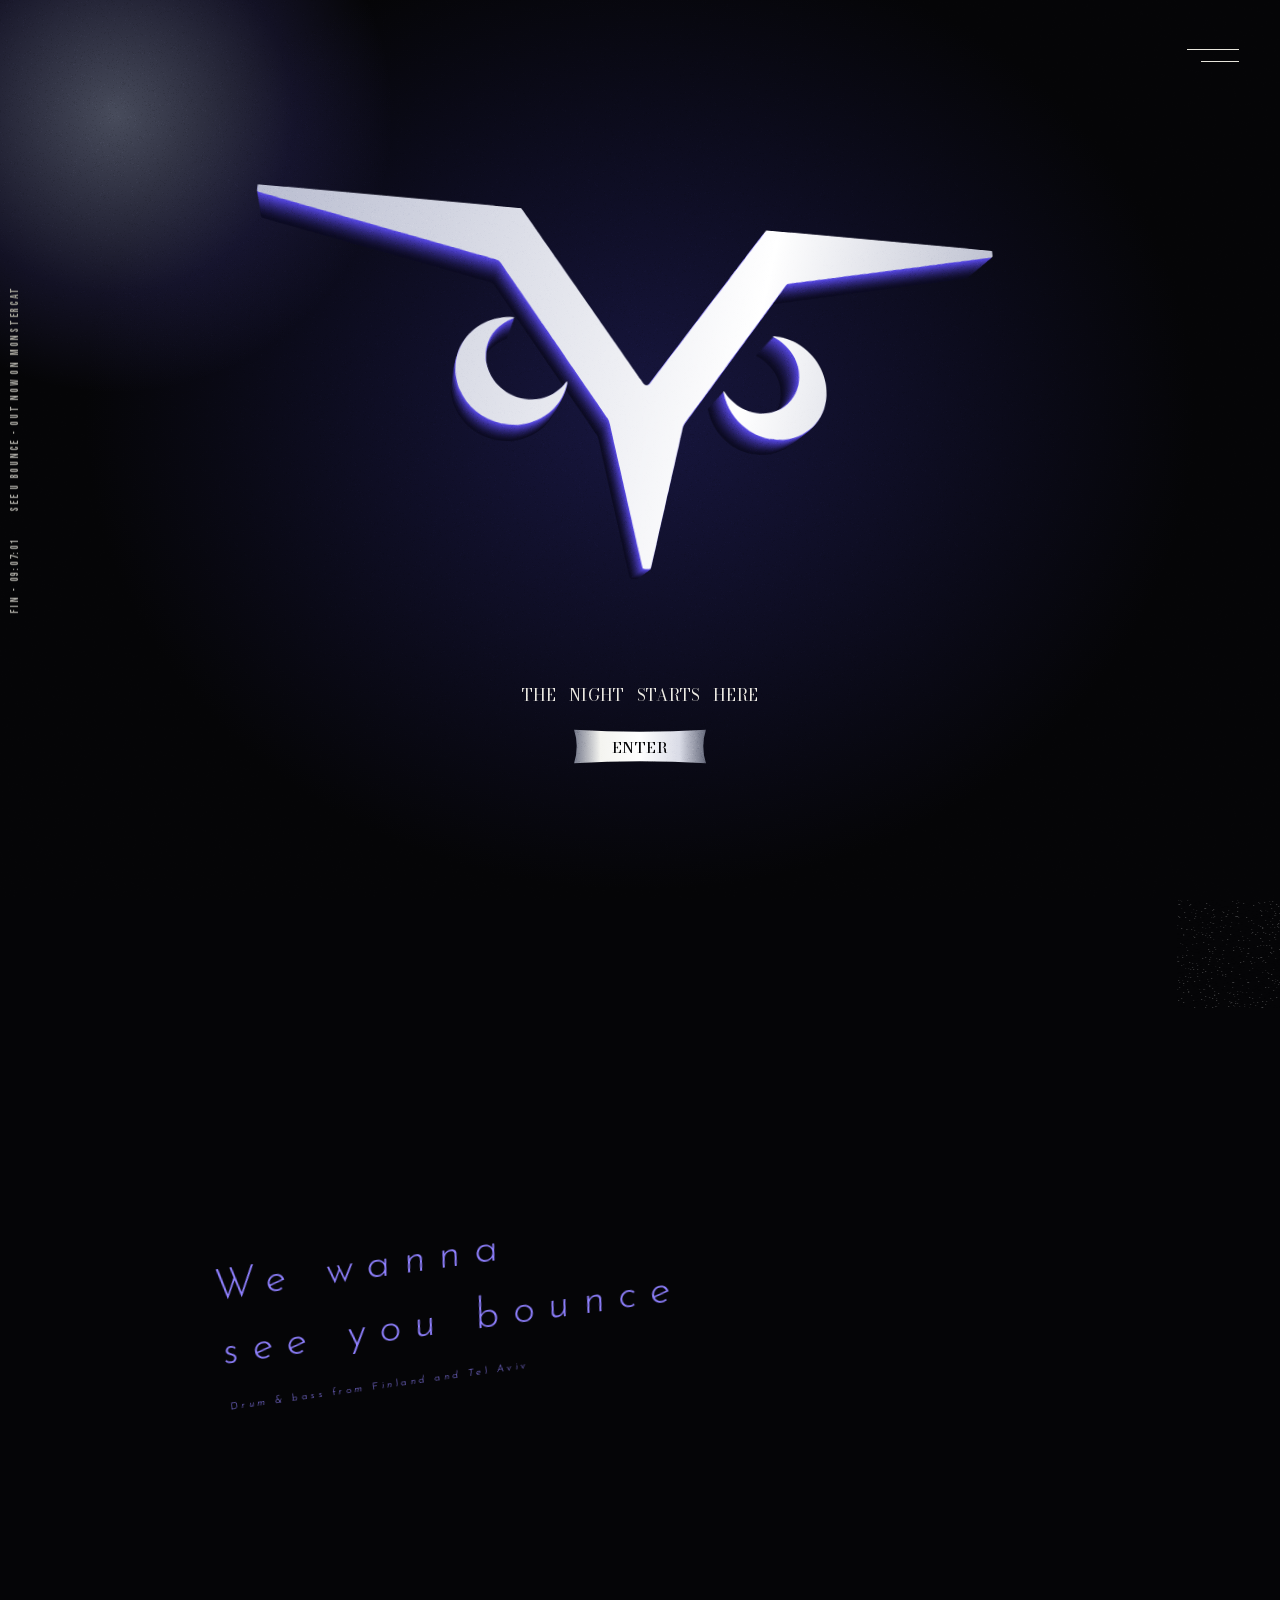
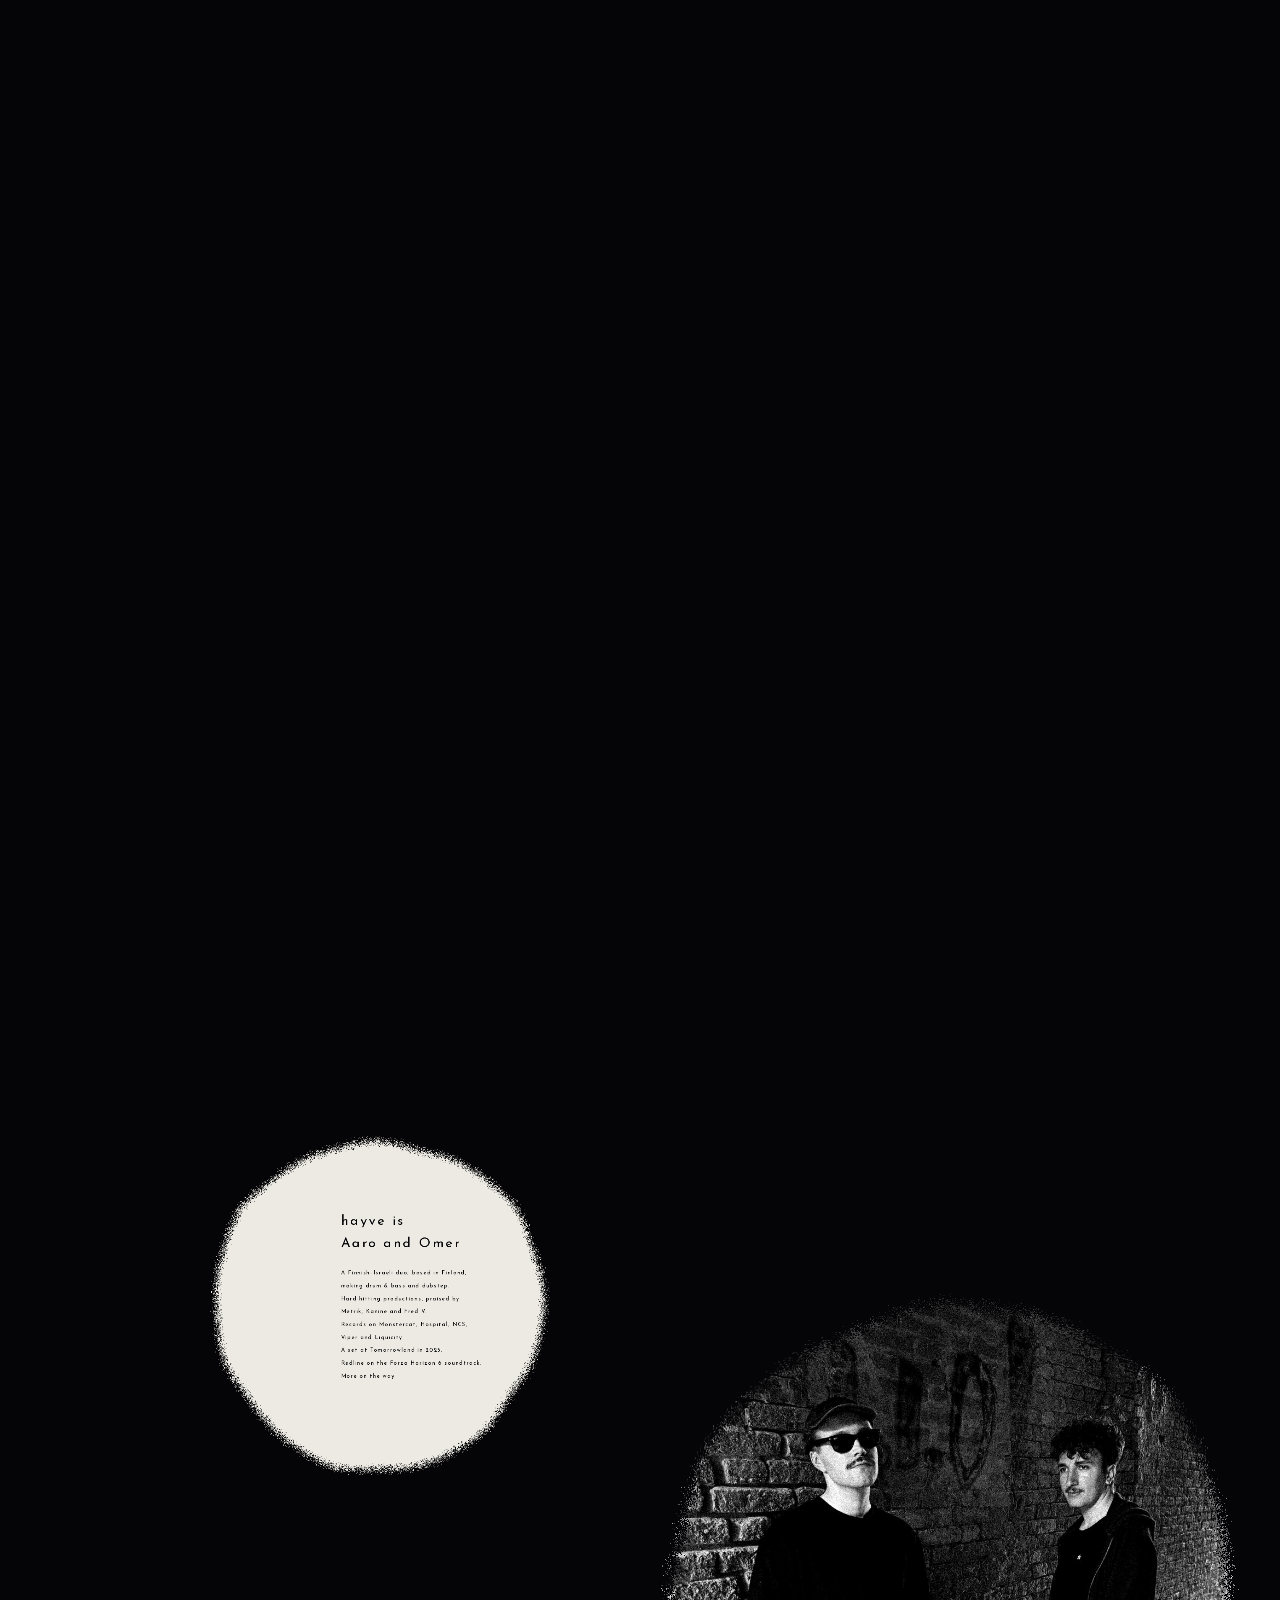
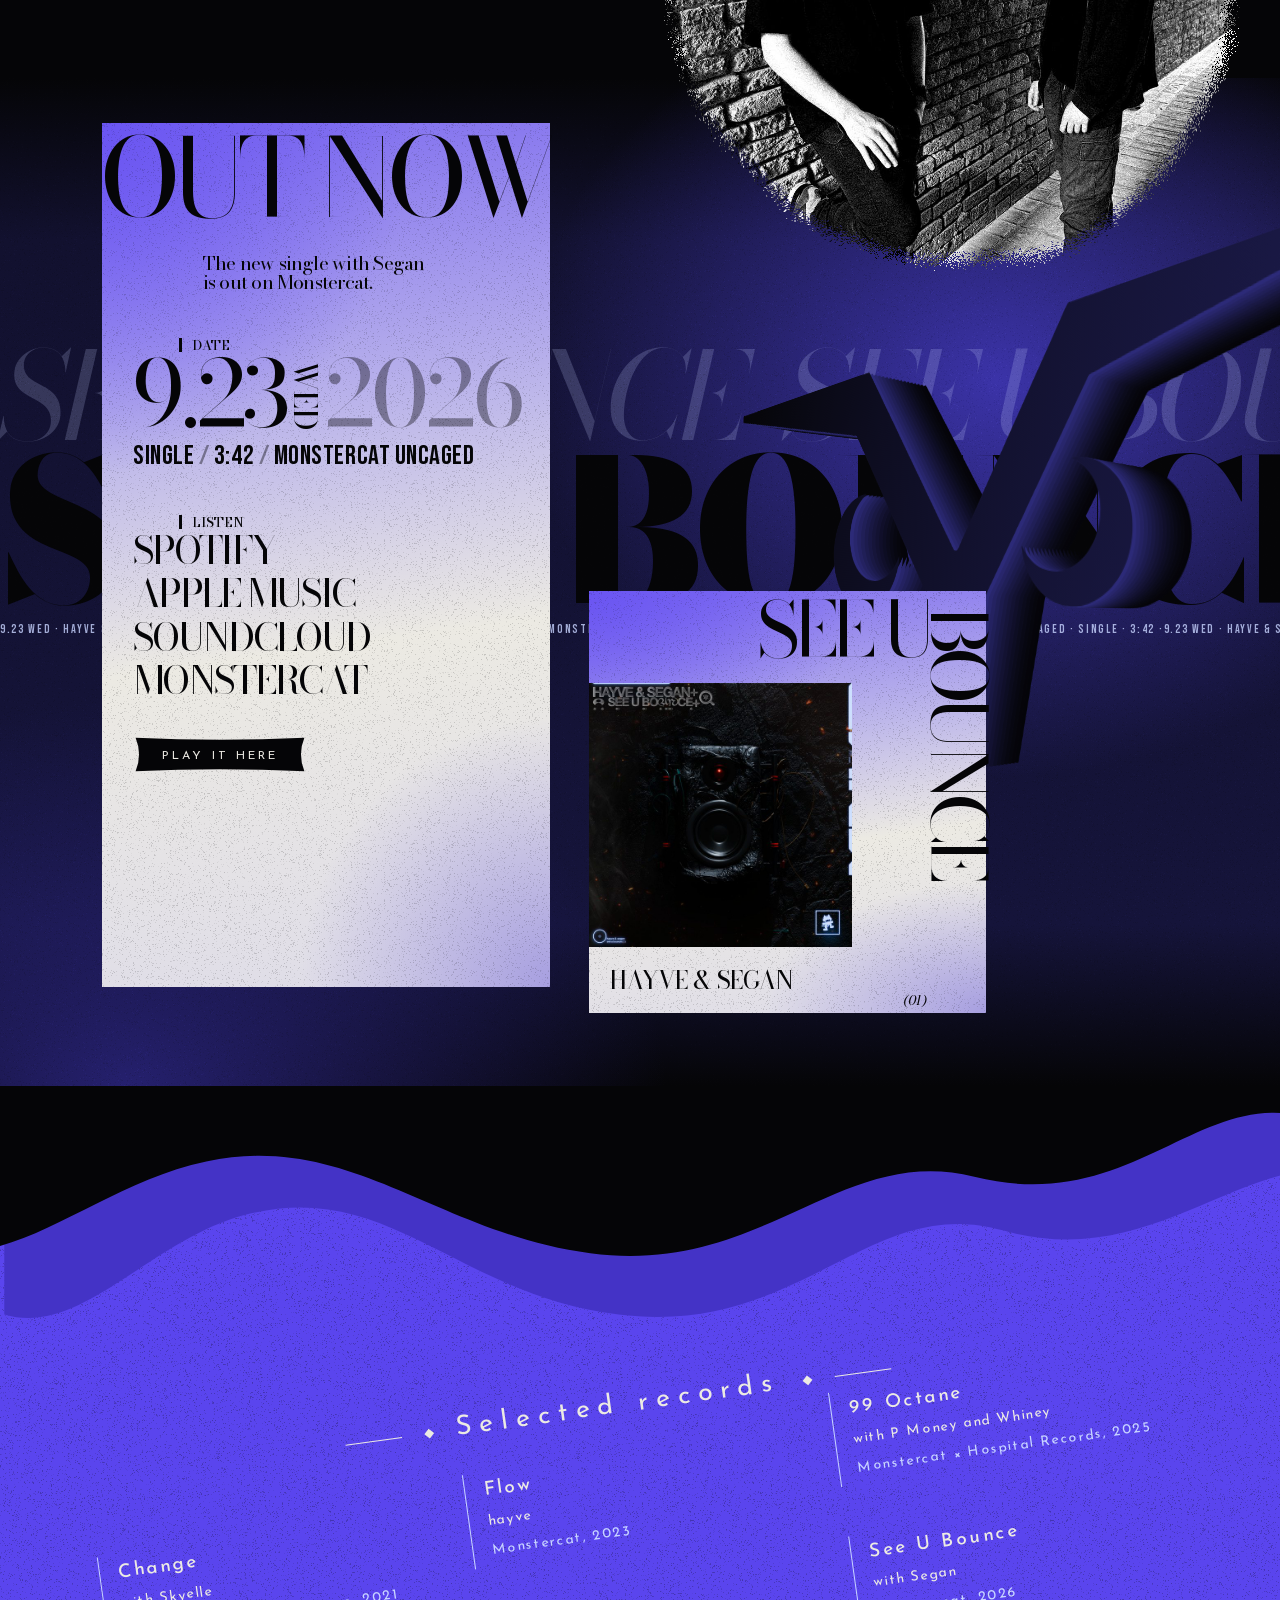
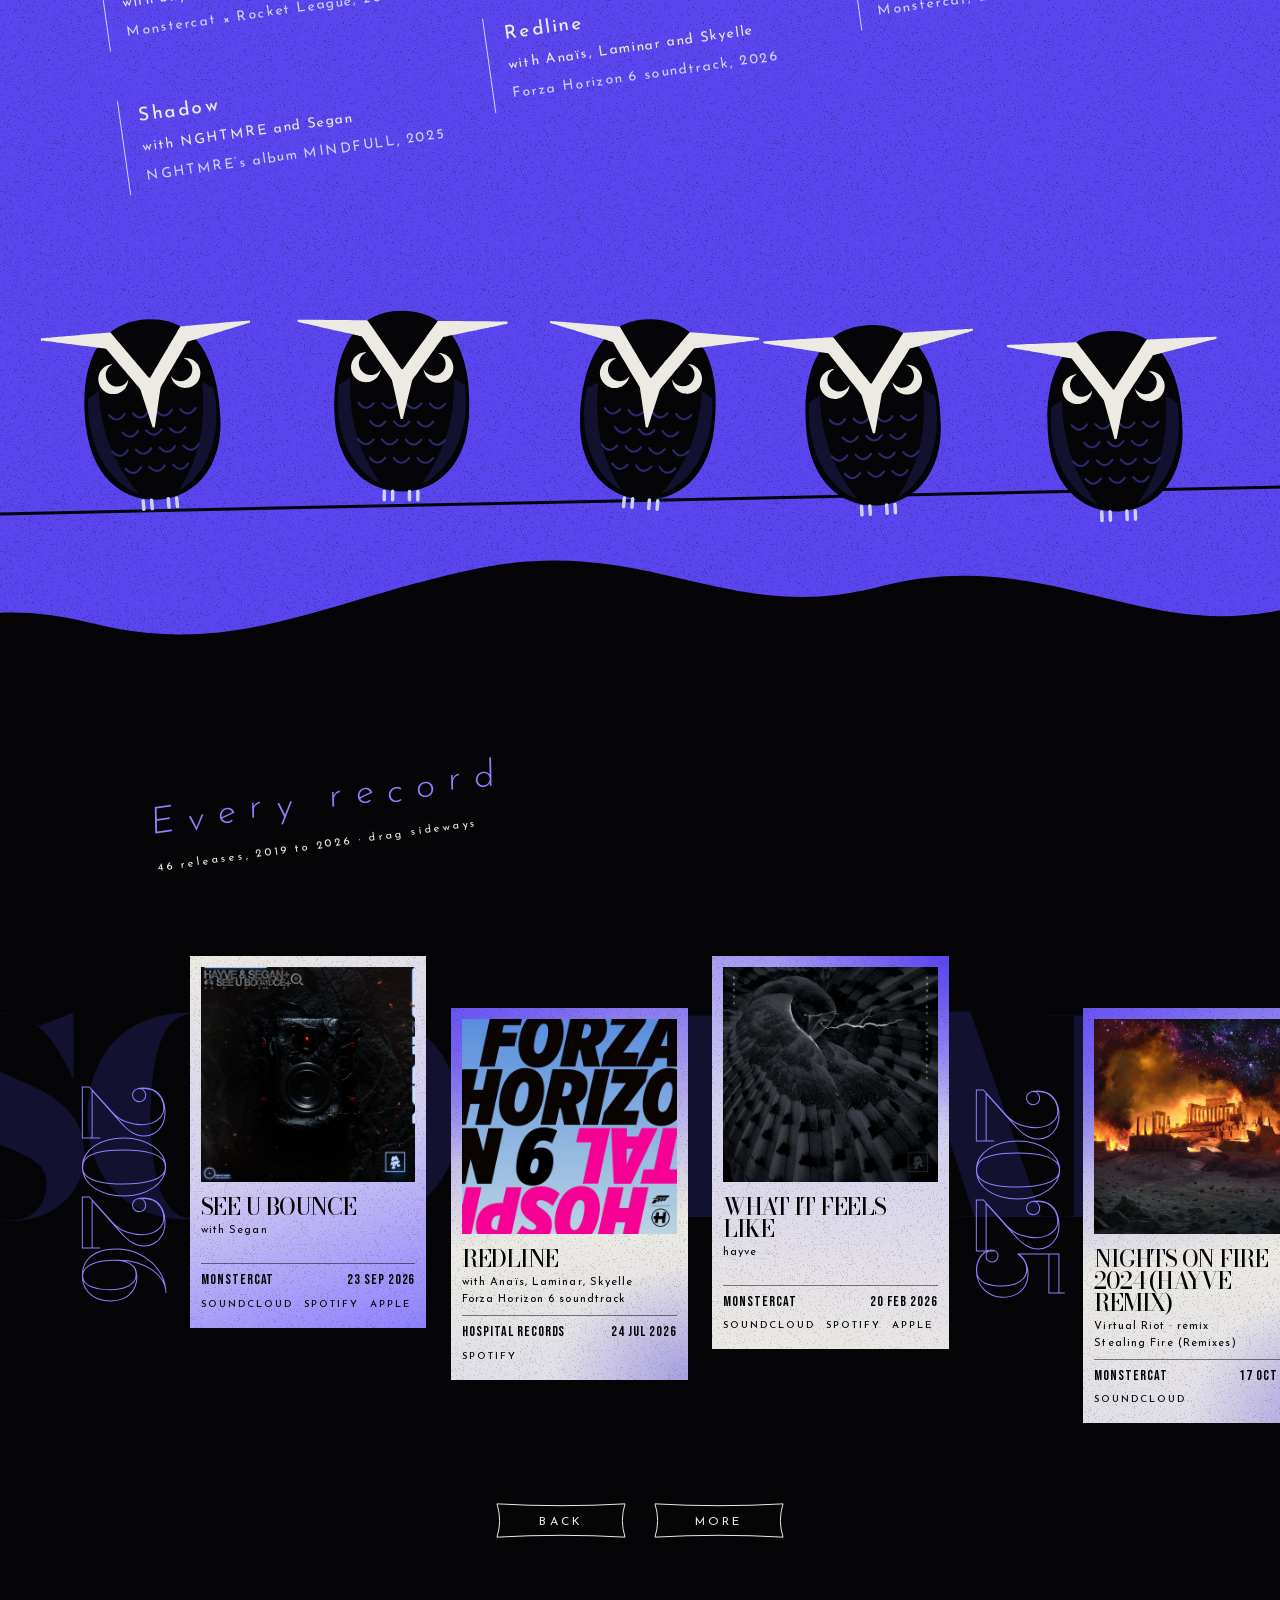
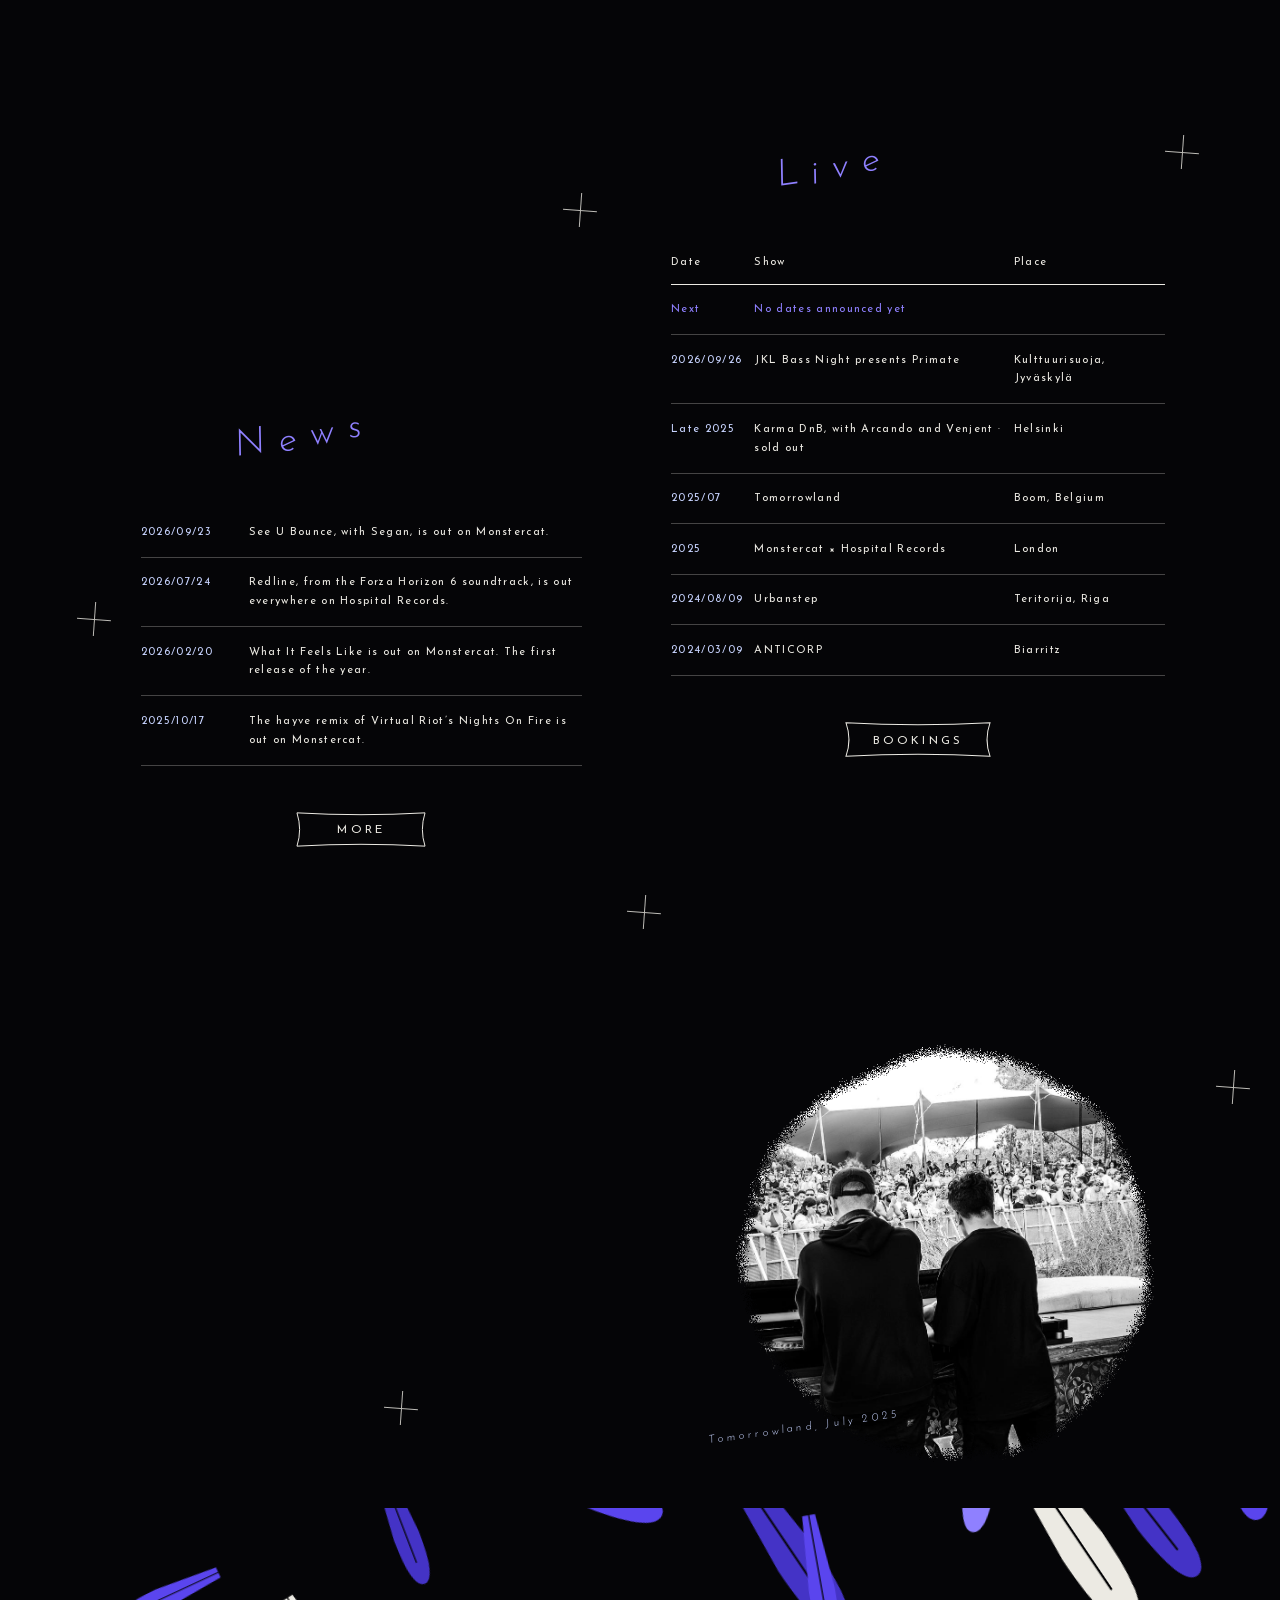
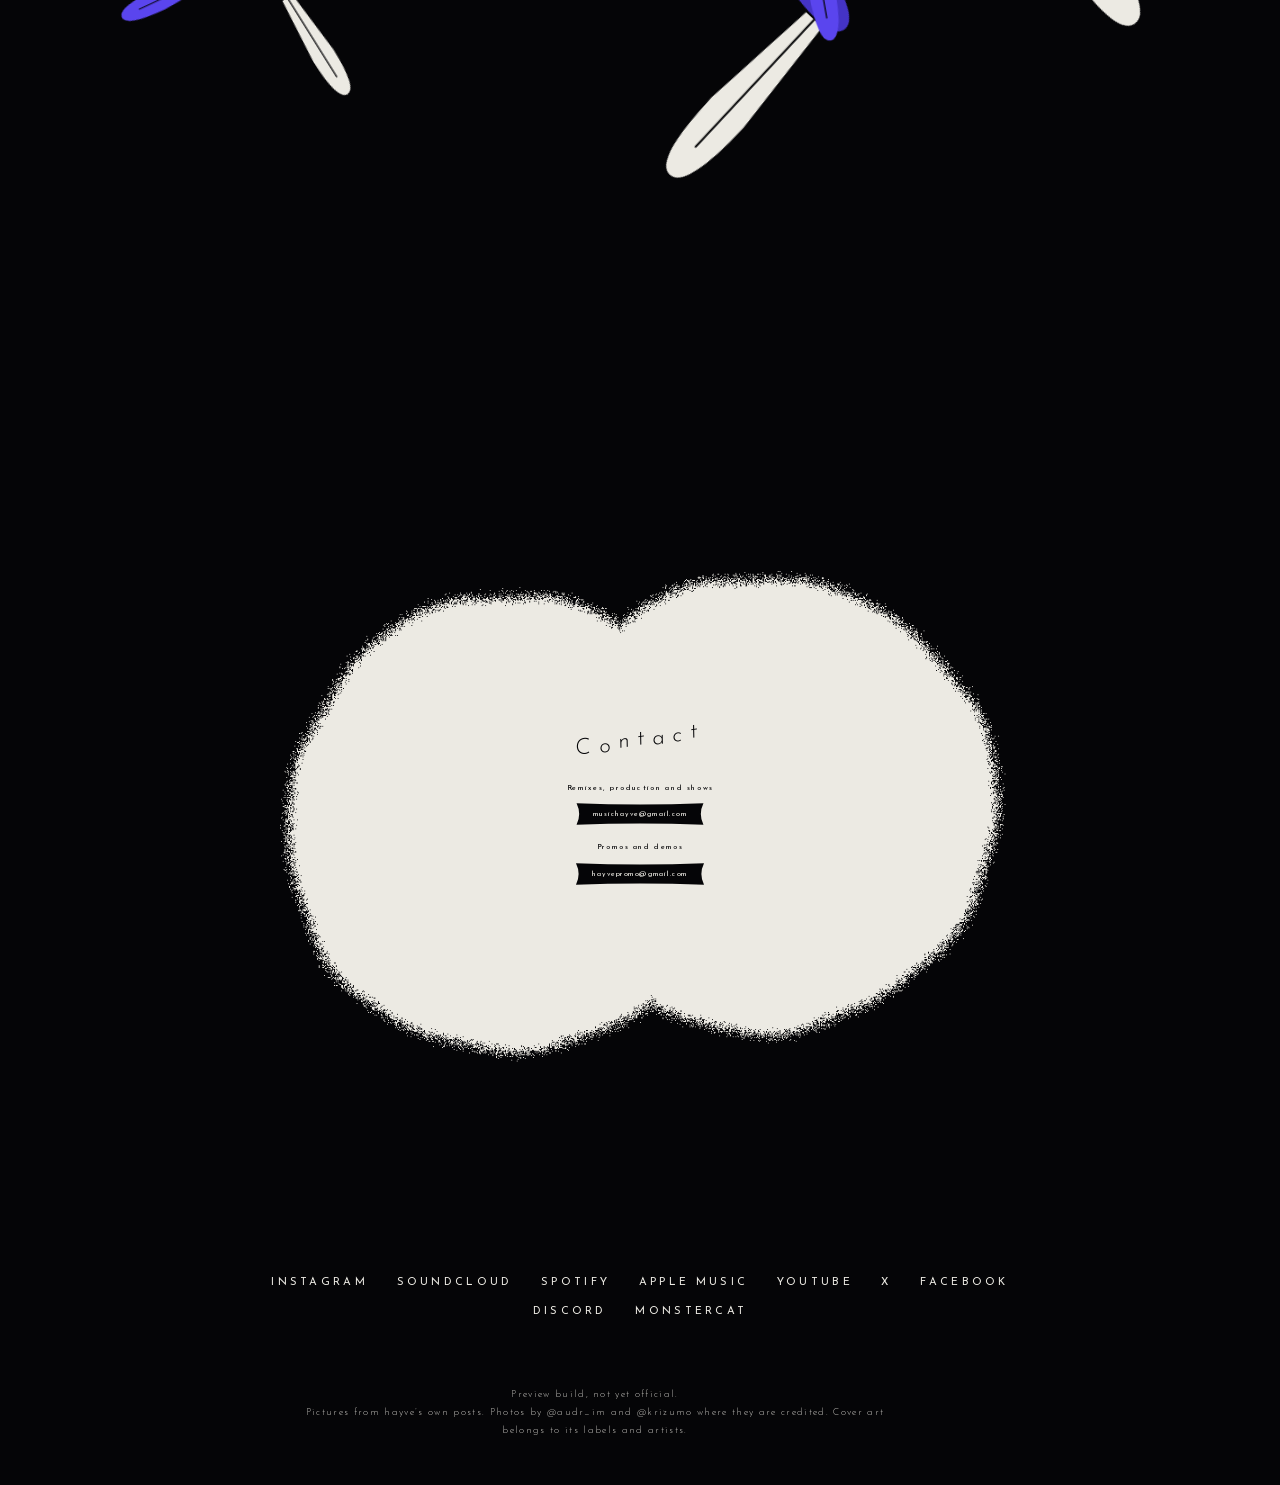
==== index.html @ 89f36bf9 "hayve: artist site preview Gate with the turning owl mark, the paper-cut owl opening, about, out now" ====
<!doctype html>
<html lang="en">
<head>
<meta charset="utf-8">
<meta name="viewport" content="width=device-width, initial-scale=1, viewport-fit=cover">
<title>hayve</title>
<meta name="description" content="hayve: Aaro and Omer. Drum &amp; bass and dubstep from Finland and Tel Aviv. New single See U Bounce with Segan, out on Monstercat.">
<meta name="robots" content="noindex">
<meta name="theme-color" content="#050507">
<meta property="og:title" content="hayve">
<meta property="og:description" content="Drum &amp; bass from Finland and Tel Aviv. New single See U Bounce, out now.">
<meta property="og:image" content="img/card.jpg">
<link rel="icon" href="img/mark.svg" type="image/svg+xml">
<link rel="preload" href="fonts/josefin-sans-italic-100-700.woff2" as="font" type="font/woff2" crossorigin>
<link rel="preload" href="fonts/bodoni-moda-normal-400-900.woff2" as="font" type="font/woff2" crossorigin>
<link rel="stylesheet" href="css/styles.css">
</head>
<body>

<!-- ============ what stays on screen ============ -->
<a class="brand" href="#gate" aria-label="hayve, back to the top">
  <span>hayve</span><span>drum &amp;</span><span>bass</span>
  <small>Aaro + Omer · Finland / Tel Aviv</small>
</a>
<button class="menu-btn" id="menu-btn" type="button" aria-expanded="false" aria-controls="menu"><i></i><i></i><span class="sr">Menu</span></button>
<a class="corner" href="#out" data-cursor="Listen">
  <svg viewBox="0 0 100 100" aria-hidden="true"><path d="M99,1 L99,99 L1,99 Z"/></svg>
  <span>New<br>single</span>
</a>
<p class="edge" aria-hidden="true"><span id="clock">FIN - 00:00:00</span><span>See U Bounce - out now on Monstercat</span></p>

<nav class="menu" id="menu" hidden aria-label="Sections">
  <div class="dust" data-dust="40"></div>
  <ul class="menu-list">
    <li><a href="#about"><i>01</i>About</a></li>
    <li><a href="#out"><i>02</i>Out now</a></li>
    <li><a href="#records"><i>03</i>Records</a></li>
    <li><a href="#crate"><i>04</i>Every record</a></li>
    <li><a href="#news"><i>05</i>Live + news</a></li>
    <li><a href="#contact"><i>06</i>Contact</a></li>
  </ul>
  <ul class="menu-social">
    <li><a href="https://www.instagram.com/hayvemusic/" target="_blank" rel="noopener">Instagram</a></li>
    <li><a href="https://soundcloud.com/hayvemusic" target="_blank" rel="noopener">SoundCloud</a></li>
    <li><a href="https://open.spotify.com/artist/6HT10ZbNJFIRYirBe3PTxs" target="_blank" rel="noopener">Spotify</a></li>
    <li><a href="https://music.apple.com/us/artist/hayve/1512447146" target="_blank" rel="noopener">Apple Music</a></li>
  </ul>
</nav>

<main>

<!-- ============ the gate ============ -->
<section class="gate" id="gate">
  <div class="gate-light" aria-hidden="true"></div>
  <div class="dust" data-dust="80"></div>
  <h1 class="sr">hayve</h1>
  <div class="m3d-wrap" aria-hidden="true"><div class="m3d" id="m3d" data-slices="26"></div></div>
  <p class="gate-line">The night starts here</p>
  <a class="pinch pinch-chrome enter" href="#open" data-cursor="Enter">Enter</a>
</section>

<!-- ============ the owl comes in ============ -->
<section class="open" id="open" aria-label="Opening">
  <div class="stage">
    <div class="open-moon" aria-hidden="true"></div>
    <div class="open-flag" aria-hidden="true">
      <svg viewBox="0 0 600 420" preserveAspectRatio="none"><path class="fl-2" d="M600,0 L600,400 C540,430 470,300 380,330 C300,356 240,270 170,150 C130,82 80,30 20,0 Z"/><path class="fl-1" d="M600,0 L600,300 C550,340 490,220 410,250 C330,280 290,180 240,90 C215,45 180,15 140,0 Z"/></svg>
    </div>
    <div class="open-owl" id="owl" aria-hidden="true"></div>
    <svg class="open-bolt" viewBox="0 0 300 900" preserveAspectRatio="none" aria-hidden="true"><path d="M210,0 L120,330 L178,338 L70,640 L130,650 L40,900 L196,560 L138,550 L246,270 L186,262 Z"/></svg>
    <div class="open-say">
      <p class="say-big">We wanna<br>see you bounce</p>
      <p class="say-small">Drum &amp; bass from Finland and Tel Aviv</p>
    </div>
    <p class="open-foot">hayve · bass music since 2019</p>
  </div>
</section>

<!-- ============ about ============ -->
<section class="about" id="about">
  <div class="moon about-moon" data-v>
    <div class="moon-in">
      <h2>hayve is<br>Aaro and Omer</h2>
      <p>
        A Finnish–Israeli duo, based in Finland,<br>
        making drum &amp; bass and dubstep.<br>
        Hard-hitting productions, praised by<br>
        Metrik, Kanine and Fred V.<br>
        Records on Monstercat, Hospital, NCS,<br>
        Viper and Liquicity.<br>
        A set at Tomorrowland in 2025.<br>
        Redline on the Forza Horizon 6 soundtrack.<br>
        More on the way.
      </p>
    </div>
  </div>
  <figure class="about-photo" data-v>
    <img src="img/alley.jpg" alt="Aaro and Omer of hayve in a brick alley, in black and white" width="1100" height="1100" loading="lazy">
  </figure>
</section>

<!-- ============ out now ============ -->
<section class="out" id="out">
  <div class="dust" data-dust="60"></div>
  <div class="band" aria-hidden="true">
    <p class="band-a"><span>See U Bounce &nbsp;</span><span>See U Bounce &nbsp;</span><span>See U Bounce &nbsp;</span><span>See U Bounce &nbsp;</span></p>
    <p class="band-b"><span>See U Bounce&nbsp;</span><span>See U Bounce&nbsp;</span><span>See U Bounce&nbsp;</span><span>See U Bounce&nbsp;</span></p>
    <p class="band-c"><span>9.23 WED · hayve &amp; Segan · Monstercat Uncaged · single · 3:42 · </span><span>9.23 WED · hayve &amp; Segan · Monstercat Uncaged · single · 3:42 · </span><span>9.23 WED · hayve &amp; Segan · Monstercat Uncaged · single · 3:42 · </span><span>9.23 WED · hayve &amp; Segan · Monstercat Uncaged · single · 3:42 · </span><span>9.23 WED · hayve &amp; Segan · Monstercat Uncaged · single · 3:42 · </span><span>9.23 WED · hayve &amp; Segan · Monstercat Uncaged · single · 3:42 · </span></p>
  </div>
  <div class="m3d-wrap tall" aria-hidden="true"><div class="m3d dark" id="m3d-2" data-slices="16"></div></div>

  <article class="foil card-main">
    <h2 class="out-h">Out now</h2>
    <p class="out-lede">The new single with Segan<br>is out on Monstercat.</p>
    <p class="tag">Date</p>
    <p class="out-date"><span>9.23</span><i>Wed</i><span>2026</span></p>
    <p class="out-facts">Single <b>/</b> 3:42 <b>/</b> Monstercat Uncaged</p>
    <p class="tag">Listen</p>
    <ul class="out-links">
      <li><a href="https://open.spotify.com/album/4NJD5iYpn0iPH2qUR9H0sw" target="_blank" rel="noopener" data-cursor="Open">Spotify</a></li>
      <li><a href="https://music.apple.com/us/album/see-u-bounce-single/6805189471" target="_blank" rel="noopener" data-cursor="Open">Apple Music</a></li>
      <li><a href="https://soundcloud.com/hayvemusic/sets/see-u-bounce" target="_blank" rel="noopener" data-cursor="Open">SoundCloud</a></li>
      <li><a href="https://monster.cat/seeubounce" target="_blank" rel="noopener" data-cursor="Open">Monstercat</a></li>
    </ul>
    <button class="pinch pinch-ink" type="button" data-play="see-u-bounce" data-open-label="Open in SoundCloud">Play it here</button>
  </article>

  <article class="foil card-art">
    <p class="art-h" aria-hidden="true"><span>See U</span><b>Bounce</b><i>(01)</i></p>
    <button class="art-cover" type="button" data-play="see-u-bounce" data-cursor="Play" aria-label="Play See U Bounce">
      <img src="art/see-u-bounce-large.jpg" alt="Cover of See U Bounce: a speaker set in black rock" width="900" height="900" loading="lazy">
    </button>
    <p class="art-by">hayve &amp; Segan</p>
  </article>
</section>

<!-- ============ selected records ============ -->
<section class="records" id="records">
  <svg class="flags" viewBox="0 0 1440 400" preserveAspectRatio="none" aria-hidden="true">
    <path class="fg-2" d="M0,0 H1440 V120 C1300,60 1210,250 1040,190 C900,140 830,330 640,300 C470,274 400,120 250,170 C150,204 80,330 0,300 Z"/>
    <path class="fg-1" d="M0,0 H1440 V40 C1330,10 1260,170 1100,120 C960,76 880,250 700,220 C540,194 450,60 300,100 C180,132 100,250 0,210 Z"/>
  </svg>
  <div class="rec-in">
    <h2 class="deco"><i></i><b></b><span>Selected records</span><b></b><i></i></h2>
    <ul class="rec-list">
      <li><button type="button" data-play="change"><strong>Change</strong><em>with Skyelle</em><span>Monstercat × Rocket League, 2021</span></button></li>
      <li><button type="button" data-play="flow"><strong>Flow</strong><em>hayve</em><span>Monstercat, 2023</span></button></li>
      <li><button type="button" data-play="99-octane"><strong>99 Octane</strong><em>with P Money and Whiney</em><span>Monstercat × Hospital Records, 2025</span></button></li>
      <li><button type="button" data-play="shadow"><strong>Shadow</strong><em>with NGHTMRE and Segan</em><span>NGHTMRE’s album MINDFULL, 2025</span></button></li>
      <li><button type="button" data-play="redline"><strong>Redline</strong><em>with Anaïs, Laminar and Skyelle</em><span>Forza Horizon 6 soundtrack, 2026</span></button></li>
      <li><button type="button" data-play="see-u-bounce"><strong>See U Bounce</strong><em>with Segan</em><span>Monstercat, 2026</span></button></li>
    </ul>
  </div>
  <div class="perch" id="perch" aria-hidden="true"></div>
  <svg class="flags low" viewBox="0 0 1440 200" preserveAspectRatio="none" aria-hidden="true">
    <path class="fg-1" d="M0,200 H1440 V110 C1280,160 1180,40 1000,90 C840,134 760,30 580,70 C420,106 330,170 180,130 C100,108 40,120 0,140 Z"/>
  </svg>
</section>

<!-- ============ every record ============ -->
<section class="crate" id="crate">
  <div class="crate-head">
    <h2 class="tilt-h">Every record</h2>
    <p class="crate-sub"><span id="crate-count">46</span> releases, 2019 to 2026 · drag sideways</p>
  </div>
  <p class="crate-band" aria-hidden="true"><span>Discography&nbsp;</span><span>Discography&nbsp;</span><span>Discography&nbsp;</span></p>
  <div class="strip" id="strip" tabindex="0" aria-label="Every record, newest first"></div>
  <div class="crate-nav">
    <button class="pinch pinch-line" type="button" id="strip-prev">Back</button>
    <button class="pinch pinch-line" type="button" id="strip-next">More</button>
  </div>
</section>

<!-- ============ live + news ============ -->
<section class="news" id="news">
  <i class="plus" style="--x:44%;--y:10%"></i><i class="plus" style="--x:91%;--y:6%"></i><i class="plus" style="--x:6%;--y:38%"></i>
  <i class="plus" style="--x:49%;--y:58%"></i><i class="plus" style="--x:95%;--y:70%"></i><i class="plus" style="--x:30%;--y:92%"></i>

  <div class="live-block" id="live">
    <h2 class="tilt-h">Live</h2>
    <table class="list">
      <thead><tr><th>Date</th><th>Show</th><th>Place</th></tr></thead>
      <tbody>
        <tr class="next"><td>Next</td><td>No dates announced yet</td><td></td></tr>
        <tr><td>2026/09/26</td><td>JKL Bass Night presents Primate</td><td>Kulttuurisuoja, Jyväskylä</td></tr>
        <tr><td>Late 2025</td><td>Karma DnB, with Arcando and Venjent · sold out</td><td>Helsinki</td></tr>
        <tr><td>2025/07</td><td>Tomorrowland</td><td>Boom, Belgium</td></tr>
        <tr><td>2025</td><td>Monstercat × Hospital Records</td><td>London</td></tr>
        <tr><td>2024/08/09</td><td>Urbanstep</td><td>Teritorija, Riga</td></tr>
        <tr><td>2024/03/09</td><td>ANTICORP</td><td>Biarritz</td></tr>
      </tbody>
    </table>
    <a class="pinch pinch-line" href="#contact">Bookings</a>
  </div>

  <div class="news-block">
    <h2 class="tilt-h">News</h2>
    <ul class="list news-list">
      <li><time datetime="2026-09-23">2026/09/23</time><p>See U Bounce, with Segan, is out on Monstercat.</p></li>
      <li><time datetime="2026-07-24">2026/07/24</time><p>Redline, from the Forza Horizon 6 soundtrack, is out everywhere on Hospital Records.</p></li>
      <li><time datetime="2026-02-20">2026/02/20</time><p>What It Feels Like is out on Monstercat. The first release of the year.</p></li>
      <li><time datetime="2025-10-17">2025/10/17</time><p>The hayve remix of Virtual Riot’s Nights On Fire is out on Monstercat.</p></li>
    </ul>
    <a class="pinch pinch-line" href="https://www.instagram.com/hayvemusic/" target="_blank" rel="noopener">More</a>
  </div>

  <figure class="news-photo" data-v>
    <img src="img/tomorrowland.jpg" alt="hayve playing to a crowd at Tomorrowland, seen from behind the decks" width="1209" height="960" loading="lazy">
    <figcaption>Tomorrowland, July 2025</figcaption>
  </figure>
</section>

<!-- ============ contact ============ -->
<section class="contact" id="contact">
  <div class="feathers" id="feathers" aria-hidden="true"></div>
  <div class="moon duo" data-v>
    <div class="duo-in">
      <h2 class="tilt-h ink">Contact</h2>
      <p>Remixes, production and shows</p>
      <a class="pinch pinch-ink" href="mailto:musichayve@gmail.com" data-cursor="Write">musichayve@gmail.com</a>
      <p>Promos and demos</p>
      <a class="pinch pinch-ink" href="mailto:hayvepromo@gmail.com" data-cursor="Write">hayvepromo@gmail.com</a>
    </div>
  </div>
  <ul class="socials">
    <li><a href="https://www.instagram.com/hayvemusic/" target="_blank" rel="noopener">Instagram</a></li>
    <li><a href="https://soundcloud.com/hayvemusic" target="_blank" rel="noopener">SoundCloud</a></li>
    <li><a href="https://open.spotify.com/artist/6HT10ZbNJFIRYirBe3PTxs" target="_blank" rel="noopener">Spotify</a></li>
    <li><a href="https://music.apple.com/us/artist/hayve/1512447146" target="_blank" rel="noopener">Apple Music</a></li>
    <li><a href="https://www.youtube.com/channel/UC6CRaOH3VjJRDT2xqCRmOvA" target="_blank" rel="noopener">YouTube</a></li>
    <li><a href="https://twitter.com/hayve" target="_blank" rel="noopener">X</a></li>
    <li><a href="https://www.facebook.com/hayvemusic" target="_blank" rel="noopener">Facebook</a></li>
    <li><a href="https://discord.gg/rdVkKUV" target="_blank" rel="noopener">Discord</a></li>
    <li><a href="https://www.monstercat.com/artist/hayve" target="_blank" rel="noopener">Monstercat</a></li>
  </ul>
  <footer class="colophon">
    <p>Preview build, not yet official.</p>
    <p>Pictures from hayve’s own posts. Photos by @audr_im and @krizumo where they are credited. Cover art belongs to its labels and artists.</p>
  </footer>
</section>

</main>

<!-- ============ player ============ -->
<div class="dock" id="dock" hidden>
  <img class="dock-art" id="dock-art" src="" alt="" width="40" height="40">
  <button class="dock-play paused" id="dock-play" type="button" aria-label="Play or pause"><span class="ic-play">Play</span><span class="ic-pause">Pause</span></button>
  <p class="dock-title" id="dock-title"></p>
  <div class="dock-bar" id="dock-bar" role="slider" aria-label="Position in the track" aria-valuemin="0" aria-valuemax="100" aria-valuenow="0" tabindex="0"><span id="dock-fill"></span></div>
  <p class="dock-time" id="dock-time"></p>
  <a class="dock-out" id="dock-out" href="#" target="_blank" rel="noopener">SoundCloud</a>
  <button class="dock-close" id="dock-close" type="button">Close</button>
</div>
<div class="cursor" id="cursor" aria-hidden="true"></div>

<script src="js/data.js"></script>
<script src="js/app.js"></script>
</body>
</html>
---- css/styles.css ----
/* hayve: black, moon white and the electric indigo of their cover art. */

@font-face { font-family: "Bodoni Moda"; src: url("../fonts/bodoni-moda-normal-400-900.woff2") format("woff2"); font-weight: 400 900; font-style: normal; font-display: swap; }
@font-face { font-family: "Bodoni Moda"; src: url("../fonts/bodoni-moda-italic-400-900.woff2") format("woff2"); font-weight: 400 900; font-style: italic; font-display: swap; }
@font-face { font-family: "Josefin Sans"; src: url("../fonts/josefin-sans-normal-100-700.woff2") format("woff2"); font-weight: 100 700; font-style: normal; font-display: swap; }
@font-face { font-family: "Josefin Sans"; src: url("../fonts/josefin-sans-italic-100-700.woff2") format("woff2"); font-weight: 100 700; font-style: italic; font-display: swap; }
@font-face { font-family: "Bebas Neue"; src: url("../fonts/bebas-neue-normal-400.woff2") format("woff2"); font-weight: 400; font-style: normal; font-display: swap; }

:root {
  --ink: #050507;
  --night: #0c0b20;
  --deep: #181838;          /* the night sky behind their owl mark */
  --volt: #5a45ee;          /* Portal, Clique, Hideaway, Scream */
  --volt-2: #4433c6;
  --volt-3: #8f80ff;
  --ice: #c8d4ff;           /* the lightning on the covers */
  --bone: #eceae3;          /* the mark, the moon */
  --red: #d31936;           /* the light in the See U Bounce speaker */
  --serif: "Bodoni Moda", "Didot", "Bodoni 72", "Times New Roman", serif;
  --thin: "Josefin Sans", "Avenir Next", "Century Gothic", sans-serif;
  --cond: "Bebas Neue", "Arial Narrow", sans-serif;
  --m: clamp(16px, 3.2vw, 46px);
  --tilt: -8deg;
  --dock: 0px;
  --out: cubic-bezier(.2, .7, .1, 1);
}

*, *::before, *::after { box-sizing: border-box; }
html { background: var(--ink); -webkit-text-size-adjust: 100%; scroll-behavior: smooth; }
body { margin: 0; background: var(--ink); color: var(--bone); font: 300 15px/1.9 var(--thin); letter-spacing: .08em; -webkit-font-smoothing: antialiased; overflow-x: hidden; padding-bottom: var(--dock); }
h1, h2, p, ul, figure, table { margin: 0; padding: 0; }
ul { list-style: none; }
a { color: inherit; text-decoration: none; }
button { font: inherit; letter-spacing: inherit; color: inherit; background: none; border: 0; padding: 0; cursor: pointer; text-align: inherit; }
img, svg { display: block; max-width: 100%; }
img { height: auto; }
main { overflow-x: clip; }
.sr { position: absolute; width: 1px; height: 1px; overflow: hidden; clip-path: inset(50%); white-space: nowrap; }
:focus-visible { outline: 1px solid var(--ice); outline-offset: 4px; }

/* ---------- the pinched button both references use ---------- */
.pinch { display: inline-grid; place-items: center; min-width: 11em; padding: 1.15em 2.4em .95em; font: 400 12px/1 var(--thin); letter-spacing: .26em; text-transform: uppercase; white-space: nowrap; background: center / 100% 100% no-repeat; transition: transform .5s var(--out), filter .3s; }
.pinch:hover { transform: scale(1.05); }
.pinch-line { color: var(--bone); background-image: url("data:image/svg+xml,%3Csvg xmlns='http://www.w3.org/2000/svg' viewBox='0 0 200 60' preserveAspectRatio='none'%3E%3Cpath d='M3,3 Q100,9 197,3 Q189,30 197,57 Q100,51 3,57 Q11,30 3,3Z' fill='none' stroke='%23eceae3' stroke-width='1' vector-effect='non-scaling-stroke'/%3E%3C/svg%3E"); }
.pinch-ink { color: var(--bone); background-image: url("data:image/svg+xml,%3Csvg xmlns='http://www.w3.org/2000/svg' viewBox='0 0 200 60' preserveAspectRatio='none'%3E%3Cpath d='M3,3 Q100,9 197,3 Q189,30 197,57 Q100,51 3,57 Q11,30 3,3Z' fill='%23050507'/%3E%3C/svg%3E"); }
.pinch-chrome { color: var(--ink); font: 500 15px/1 var(--serif); letter-spacing: .04em; background-image: url("data:image/svg+xml,%3Csvg xmlns='http://www.w3.org/2000/svg' viewBox='0 0 200 60' preserveAspectRatio='none'%3E%3Cdefs%3E%3ClinearGradient id='g' x1='0' x2='1'%3E%3Cstop offset='0' stop-color='%23767a8c'/%3E%3Cstop offset='.2' stop-color='%23f4f4f0'/%3E%3Cstop offset='.5' stop-color='%23ffffff'/%3E%3Cstop offset='.8' stop-color='%23d9dbe6'/%3E%3Cstop offset='1' stop-color='%23666a7c'/%3E%3C/linearGradient%3E%3C/defs%3E%3Cpath d='M3,3 Q100,9 197,3 Q189,30 197,57 Q100,51 3,57 Q11,30 3,3Z' fill='url(%23g)'/%3E%3C/svg%3E"); }

/* ---------- tilted, widely spaced headings ---------- */
.tilt-h { font: italic 300 clamp(26px, 2.9vw, 44px)/1.2 var(--thin); letter-spacing: .36em; color: var(--volt-3); transform: rotate(var(--tilt)); transform-origin: 0 100%; white-space: nowrap; }
.tilt-h.ink { color: var(--ink); }
.tilt-h .ch { display: inline-block; opacity: 0; transform: translateY(.7em); transition: opacity .7s var(--out), transform .9s var(--out); transition-delay: calc(var(--i) * 45ms); }
.tilt-h.in .ch { opacity: 1; transform: translateY(calc(var(--w) * 1px)); }

/* ---------- star dust ---------- */
.dust { position: absolute; inset: 0; pointer-events: none; overflow: hidden; }
.dust i { position: absolute; left: var(--x); top: var(--y); width: var(--s); height: var(--s); border-radius: 50%; background: var(--bone); opacity: 0; animation: speck var(--t) linear var(--d) infinite; }
@keyframes speck { 0% { opacity: 0; transform: translate(0, 0); } 12% { opacity: var(--o); } 80% { opacity: var(--o); } 100% { opacity: 0; transform: translate(var(--dx), -70px); } }

/* ============ what stays on screen ============ */
.brand { position: fixed; z-index: 60; left: var(--m); top: calc(var(--m) - 6px); display: grid; font: italic 300 clamp(14px, 1.75vw, 26px)/2.25 var(--thin); letter-spacing: .52em; text-transform: uppercase; color: var(--bone); mix-blend-mode: difference; opacity: 0; transform: translateY(-10px); transition: opacity .6s, transform .8s var(--out); pointer-events: none; }
.brand small { font: italic 300 9px/2 var(--thin); letter-spacing: .22em; text-transform: none; margin-top: .6em; }
.past-gate .brand { opacity: 1; transform: none; pointer-events: auto; }
.menu-btn { position: fixed; z-index: 85; right: var(--m); top: var(--m); width: 52px; height: 30px; mix-blend-mode: difference; }
.menu-btn i { position: absolute; right: 0; height: 1px; background: var(--bone); transition: transform .5s var(--out), width .5s var(--out), top .5s var(--out); }
.menu-btn i:nth-child(1) { top: 8px; width: 52px; }
.menu-btn i:nth-child(2) { top: 20px; width: 38px; }
.menu-btn:hover i:nth-child(2) { width: 52px; }
.menu-open .menu-btn i:nth-child(1) { top: 14px; transform: rotate(18deg); }
.menu-open .menu-btn i:nth-child(2) { top: 14px; width: 52px; transform: rotate(-18deg); }
.corner { position: fixed; z-index: 60; right: var(--m); bottom: calc(var(--m) + var(--dock)); width: clamp(92px, 9.6vw, 140px); aspect-ratio: 1; color: var(--ice); mix-blend-mode: difference; opacity: 0; transition: opacity .6s, bottom .6s var(--out), transform .5s var(--out); transform-origin: 100% 100%; pointer-events: none; }
.past-gate .corner { opacity: 1; pointer-events: auto; }
.corner:hover { transform: scale(1.08); }
.corner svg { position: absolute; inset: 0; width: 100%; height: 100%; overflow: visible; }
.corner path { fill: none; stroke: currentColor; stroke-width: 1; vector-effect: non-scaling-stroke; }
.corner span { position: absolute; right: 10%; bottom: 9%; font: 400 clamp(10px, 1vw, 13px)/1.7 var(--thin); letter-spacing: .3em; text-transform: uppercase; text-align: right; }
.edge { position: fixed; z-index: 60; left: 9px; top: 50%; transform: translateY(-50%) rotate(180deg); writing-mode: vertical-rl; display: flex; gap: 2.4em; font: 400 11px/1 var(--cond); letter-spacing: .16em; text-transform: uppercase; color: var(--bone); mix-blend-mode: difference; opacity: .75; font-variant-numeric: tabular-nums; }

.menu { position: fixed; inset: 0; z-index: 80; background: radial-gradient(90vmax 70vmax at 100% 0%, #2a2380 0%, transparent 60%), var(--ink); display: grid; align-content: center; padding: 90px calc(var(--m) + 3vw) 60px; opacity: 0; visibility: hidden; transition: opacity .5s, visibility 0s .5s; overflow: auto; }
.menu[hidden] { display: none; }
.menu-open .menu { opacity: 1; visibility: visible; transition: opacity .5s; }
.menu-list a { display: inline-flex; align-items: baseline; gap: .5em; font: 400 clamp(40px, 8.4vw, 124px)/.98 var(--serif); letter-spacing: -.06em; text-transform: uppercase; transition: color .3s, transform .6s var(--out); }
.menu-list a i { font: 400 12px var(--cond); letter-spacing: .14em; color: var(--volt-3); transform: translateY(-.4em); }
.menu-list a:hover { color: var(--volt-3); transform: translateX(.18em) skewX(-8deg); }
.menu-social { display: flex; flex-wrap: wrap; gap: .4em 2.4em; margin-top: 5vh; font: 400 12px var(--thin); letter-spacing: .3em; text-transform: uppercase; }
.menu-social a:hover { color: var(--volt-3); }

.cursor { position: fixed; z-index: 120; left: 0; top: 0; padding: .5em .9em .32em; background: var(--bone); color: var(--ink); font: 400 12px/1 var(--cond); letter-spacing: .14em; text-transform: uppercase; pointer-events: none; opacity: 0; transform: translate(-50%, -50%); transition: opacity .2s; white-space: nowrap; }
.cursor.on { opacity: 1; }

/* ============ the gate ============ */
.gate { position: relative; height: 100vh; height: 100svh; min-height: 560px; display: grid; place-items: center; overflow: hidden; background: radial-gradient(70vmax 60vmax at 50% 46%, #17163f 0%, transparent 62%), var(--ink); }
.gate::after { content: ""; position: absolute; inset: 0; background: url("../img/grain.png"); opacity: .35; mix-blend-mode: overlay; pointer-events: none; }
.gate-light { position: absolute; left: -22vmax; top: -22vmax; width: 62vmax; height: 62vmax; background: radial-gradient(closest-side, rgba(200, 212, 255, .34), rgba(120, 110, 255, .12) 45%, transparent 70%); animation: light 9s ease-in-out infinite alternate; }
@keyframes light { to { transform: translate(9vmax, 5vmax) scale(1.12); } }
.m3d-wrap { perspective: 1300px; display: grid; place-items: center; }
.gate .m3d-wrap { position: absolute; inset: 0 0 12vh; }
.m3d { position: relative; width: min(60vw, 780px); aspect-ratio: 802 / 378; transform-style: preserve-3d; transform: rotateX(var(--rx, 12deg)) rotateY(var(--ry, -24deg)); will-change: transform; }
.m3d svg, .m3d i { position: absolute; inset: 0; width: 100%; height: 100%; max-width: none; transform: translateZ(calc(var(--k) * 1px)); }
.m3d i { -webkit-mask: url("../img/mark.svg") center / contain no-repeat; mask: url("../img/mark.svg") center / contain no-repeat; }
.m3d i.face { background: linear-gradient(104deg, #b9bdd0 0%, #ffffff 22%, #8c92ad 40%, #f6f6f2 55%, #c9cde0 72%, #ffffff 86%, #a4a9c2 100%) 0 0 / 300% 100%; animation: sheen 7s linear infinite; }
.m3d.dark i.face { background: linear-gradient(104deg, #050507 0%, #1a1946 30%, #050507 50%, #23215c 72%, #050507 100%) 0 0 / 300% 100%; }
@keyframes sheen { to { background-position: -300% 0; } }
.gate-line { position: absolute; left: 0; right: 0; bottom: calc(15vh + 62px); text-align: center; font: 400 clamp(13px, 1.25vw, 18px)/1 var(--serif); letter-spacing: .02em; word-spacing: .5em; text-transform: uppercase; }
.enter { position: absolute; left: 50%; bottom: 15vh; margin-left: -68px; width: 136px; min-width: 0; padding: .8em 0 .7em; text-transform: uppercase; }

/* ============ the owl comes in ============ */
.open { position: relative; height: 100vh; height: 100svh; --a: 0; --o: 1; --mn: 1; --z: 0; }
.go .open { height: 330vh; }
.open .stage { position: sticky; top: 0; height: 100vh; height: 100svh; overflow: hidden; }
.open-moon { position: absolute; left: -7vw; bottom: -34vmin; width: 92vmin; aspect-ratio: 1; background: var(--bone); -webkit-mask: url("../img/blob-a.png") center / contain no-repeat; mask: url("../img/blob-a.png") center / contain no-repeat; transform: translateY(calc((1 - var(--mn)) * 80vh)); }
.open-flag { position: absolute; right: 0; top: 0; width: 42vw; height: 38vh; transform: translate(calc((1 - var(--o)) * 34vw), calc((1 - var(--o)) * -26vh)); }
.open-flag svg { width: 100%; height: 100%; }
.fl-1 { fill: #2b2590; }
.fl-2 { fill: #1c1865; }
.open-flag::after, .records::before { content: ""; position: absolute; inset: 0; background: url("../img/grain.png"); mix-blend-mode: multiply; opacity: .8; pointer-events: none; }
.open-owl { position: absolute; left: 54%; top: 46%; width: max(112vw, 150vh); transform: translate(-50%, -50%) translate(calc((1 - var(--o)) * 52vw), calc((1 - var(--o)) * -96vh)) rotate(calc((1 - var(--o)) * -16deg + 3deg)) scale(calc(.7 + var(--o) * .3)); will-change: transform; }
.open-owl svg { width: 100%; height: auto; overflow: visible; }
.open-bolt { position: absolute; left: 12vw; top: -4vh; width: 16vw; height: 108vh; opacity: var(--z); pointer-events: none; }
.open-bolt path { fill: var(--ice); }
.stage::after { content: ""; position: absolute; inset: 0; background: var(--ice); opacity: calc(var(--z) * .22); pointer-events: none; }
.open-say { position: absolute; left: 17vw; top: 36vh; color: var(--volt-3); transform: rotate(var(--tilt)) translateY(calc(var(--a) * -70px)); opacity: calc(1 - var(--a)); }
html:not(.go) .open-say { left: 5vw; top: auto; bottom: 7vh; color: var(--ink); }
html:not(.go) .open-foot { display: none; }
.say-big { font: italic 300 clamp(24px, 3.3vw, 50px)/1.55 var(--thin); letter-spacing: .32em; }
.say-small { margin-top: 1.6em; font: italic 300 clamp(9px, .8vw, 12px)/1 var(--thin); letter-spacing: .34em; }
.open-foot { position: absolute; right: calc(var(--m) + 12vw); bottom: 9vh; font: italic 300 11px/1 var(--thin); letter-spacing: .34em; color: var(--ice); transform: rotate(var(--tilt)); opacity: calc(var(--o) * var(--o) * var(--o)); }

/* the paper-cut owl */
.owl .f0 { fill: var(--volt); }
.owl .f1 { fill: var(--volt-2); }
.owl .f2 { fill: #6b58f5; }
.owl .c0 { fill: var(--volt-3); }
.owl .c1 { fill: #a79bff; }
.owl .t0 { fill: var(--volt-2); }
.owl .t1 { fill: #3527a3; }
.owl .s { fill: #0d0b2e; opacity: .55; }
.owl .sh { fill: #2a2780; }
.owl .body { fill: #1b1a4a; }
.owl .head { fill: #23215f; }
.owl .neck { fill: #0d0b2e; opacity: .6; }
.owl .chest { fill: none; stroke: var(--volt-3); stroke-width: 4; stroke-linecap: round; opacity: .5; }
.owl .face { fill: var(--bone); }
.owl .pupil { fill: var(--ice); }

/* ============ about ============ */
.about { position: relative; padding: 4vh 0 14vh; min-height: 112vh; }
.moon { background: var(--bone); color: var(--ink); -webkit-mask: url("../img/blob-a.png") center / 100% 100% no-repeat; mask: url("../img/blob-a.png") center / 100% 100% no-repeat; }
.about-moon { position: relative; z-index: 1; width: min(66vw, 960px); aspect-ratio: 1; margin-left: 5vw; display: grid; align-content: center; padding: 0 9% 3% 26%; transform: scale(calc(.42 + var(--v, 1) * .58)); transform-origin: 28% 86%; will-change: transform; }
.about h2 { font: 400 clamp(22px, 2.5vw, 38px)/1.65 var(--thin); letter-spacing: .14em; }
.about p { margin-top: 2.2em; font: 400 clamp(12px, 1.02vw, 16px)/2.35 var(--thin); letter-spacing: .13em; }
.about-photo { position: absolute; z-index: 2; right: 2vw; bottom: 3vh; width: min(47vw, 690px); aspect-ratio: 1; -webkit-mask: url("../img/blob-b.png") center / 100% 100% no-repeat; mask: url("../img/blob-b.png") center / 100% 100% no-repeat; transform: translateY(calc((1 - var(--v, 1)) * 26vh)); will-change: transform; }
.about-photo img { width: 100%; height: 100%; object-fit: cover; object-position: 40% 30%; }

/* ============ out now ============ */
.out { position: relative; min-height: max(112vh, 880px); overflow: hidden; background: radial-gradient(60vmax 50vmax at 78% 30%, #3b33a8 0%, transparent 62%), radial-gradient(70vmax 50vmax at 10% 100%, #25206e 0%, transparent 60%), linear-gradient(#050507, #12112f 16%, #15143a 84%, #050507); }
.out::after { content: ""; position: absolute; inset: 0; background: url("../img/grain.png"); opacity: .4; mix-blend-mode: overlay; pointer-events: none; }
.band { position: absolute; left: 0; right: 0; top: 30vh; z-index: 0; white-space: nowrap; }
.band p { display: flex; width: max-content; }
.band-a { font: italic 400 clamp(60px, 9.4vw, 140px)/.82 var(--serif); letter-spacing: -.06em; text-transform: uppercase; color: rgba(200, 212, 255, .2); animation: slide 46s linear infinite reverse; }
.band-b { font: 900 clamp(90px, 15.4vw, 232px)/.86 var(--serif); letter-spacing: -.07em; text-transform: uppercase; color: var(--ink); animation: slide 38s linear infinite; }
.band-c { margin-top: 6px; font: 400 12px/1.4 var(--cond); letter-spacing: .14em; text-transform: uppercase; color: var(--ice); opacity: .8; animation: slide 60s linear infinite; }
@keyframes slide { to { transform: translateX(-50%); } }
.out .m3d-wrap.tall { position: absolute; z-index: 1; right: -12vw; top: 5vh; width: 70vw; height: 96vh; perspective: 900px; }
.out .m3d { width: 100%; --rx: 4deg; --ry: -54deg; }

.foil { position: relative; z-index: 2; color: var(--ink); background: radial-gradient(120% 70% at 0% 0%, #6a55f2 0%, transparent 58%), radial-gradient(90% 50% at 100% 100%, #a79fe0 0%, transparent 62%), linear-gradient(172deg, #7d6bf0 0%, #beb8ea 36%, #eceae3 60%, #dedce8 100%); }
.foil::before { content: ""; position: absolute; inset: 0; background: url("../img/grain.png"); opacity: .5; mix-blend-mode: multiply; pointer-events: none; }
.foil > * { position: relative; }
.card-main { width: min(35vw, 520px); margin: 5vh 0 0 8vw; padding: 0 2.4vw 5vh; min-height: 96vh; }
.out-h { margin: 0 0 0 -2.6vw; padding-top: 1.2vh; font: 400 clamp(52px, 8.5vw, 128px)/.82 var(--serif); letter-spacing: -.085em; text-transform: uppercase; white-space: nowrap; }
.out-lede { margin: 3.4vh 0 0 18%; font: 400 clamp(15px, 1.5vw, 23px)/1.02 var(--serif); letter-spacing: -.04em; }
.tag { margin: 5vh 0 .2em 12%; padding-left: .7em; border-left: 3px solid var(--ink); font: 500 13px/1.1 var(--serif); letter-spacing: 0; text-transform: uppercase; }
.out-date { display: flex; align-items: flex-end; font: 400 clamp(58px, 7.2vw, 108px)/.84 var(--serif); letter-spacing: -.045em; }
.out-date i { writing-mode: vertical-rl; font: 400 .34em/1 var(--serif); letter-spacing: -.02em; text-transform: uppercase; margin: 0 .12em .1em .08em; }
.out-date span + i + span { color: rgba(5, 5, 7, .38); }
.out-facts { margin-top: 1.2vh; font: 400 clamp(20px, 2.1vw, 32px)/1 var(--cond); letter-spacing: .02em; text-transform: uppercase; }
.out-facts b { font-weight: 400; opacity: .4; }
.out-links a { display: inline-block; font: 400 clamp(26px, 3vw, 46px)/.98 var(--serif); letter-spacing: -.07em; text-transform: uppercase; transition: transform .5s var(--out), letter-spacing .5s var(--out); }
.out-links a:hover { transform: skewX(-9deg) translateX(.2em); }
.card-main .pinch { margin-top: 3.4vh; }
.card-art { position: absolute; left: 46vw; top: 57vh; width: min(31vw, 460px); padding: 1.6vw 4.6vw 1.6vw 0; }
.art-h { position: absolute; right: 0; top: 0; bottom: 0; width: 100%; font: 400 clamp(44px, 6vw, 92px)/.8 var(--serif); letter-spacing: -.08em; text-transform: uppercase; pointer-events: none; }
.art-h span { position: absolute; right: 4.3vw; top: .1em; white-space: nowrap; }
.art-h b { position: absolute; right: -.05em; top: .2em; writing-mode: vertical-rl; font-weight: 400; }
.art-h i { position: absolute; right: 4.6vw; bottom: .5em; font: italic 400 13px/1 var(--serif); letter-spacing: 0; }
.art-cover { display: block; width: 78%; margin-top: 5.6vw; overflow: hidden; }
.art-cover img { width: 100%; height: auto; transition: transform 1.2s var(--out); }
.art-cover:hover img { transform: scale(1.05); }
.art-by { margin: .9em 0 0 1.6vw; font: 400 clamp(18px, 1.9vw, 28px)/1 var(--serif); letter-spacing: -.05em; text-transform: uppercase; }

/* ============ selected records ============ */
.records { position: relative; background: var(--volt); padding: 34vh 0 0; overflow: hidden; }
.flags { position: absolute; left: -4vw; top: -1px; width: 108vw; max-width: none; height: 34vh; }
.flags .fg-1 { fill: var(--ink); transform: translateX(calc((var(--v, .5) - .5) * -5vw)); }
.flags .fg-2 { fill: var(--volt-2); transform: translateX(calc((var(--v, .5) - .5) * 9vw)); }
.flags.low { position: relative; top: auto; margin-top: -9vh; height: 20vh; z-index: 3; }
.rec-in { position: relative; z-index: 2; width: min(84vw, 1240px); margin: 0 auto; transform: rotate(var(--tilt)); color: var(--bone); }
.deco { display: flex; align-items: center; justify-content: center; gap: .9em; font: 400 clamp(18px, 2.1vw, 32px)/1 var(--thin); letter-spacing: .3em; text-transform: none; }
.deco i { width: 4.4vw; height: 1px; background: currentColor; }
.deco b { width: 7px; height: 7px; background: currentColor; transform: rotate(45deg); }
.rec-list { display: grid; grid-template-columns: repeat(3, 1fr); gap: 5.5vh 3.5vw; margin-top: 7vh; }
.rec-list li:nth-child(3n + 2) { transform: translateY(-3.4vh); }
.rec-list li:nth-child(3n) { transform: translateY(-6.8vh); }
.rec-list button { display: block; width: 100%; padding: .2em 0 .1em 1.3em; border-left: 1px solid var(--ice); font: 400 clamp(12px, 1.1vw, 17px)/2.1 var(--thin); letter-spacing: .12em; transition: padding .5s var(--out), border-color .3s; }
.rec-list strong, .rec-list em, .rec-list span { display: block; font-style: normal; }
.rec-list strong { font: 500 1.34em/1.7 var(--thin); letter-spacing: .14em; }
.rec-list span { color: var(--ice); }
.rec-list button:hover { padding-left: 2em; }
.rec-list button.playing { border-left: 3px solid var(--bone); }
.perch { position: relative; z-index: 2; display: flex; justify-content: center; align-items: flex-end; gap: 1.2vw; height: clamp(190px, 30vw, 440px); margin-top: 9vh; padding: 0 2vw; }
.perch::after { content: ""; position: absolute; left: -2vw; right: -2vw; bottom: 9.5vh; height: 3px; background: var(--ink); transform: rotate(-1.2deg); }
.perch .bird { position: relative; z-index: 1; flex: 0 0 clamp(120px, 17.5vw, 262px); margin-bottom: calc(9vh - 6px + var(--lift, 0px)); transform: rotate(var(--lean, 0deg)); transform-origin: 50% 100%; transition: transform .9s var(--out); }
.perch .bird:nth-child(2) { --lift: 8px; }
.perch .bird:nth-child(4) { --lift: -6px; }
.perch .bird:nth-child(5) { --lift: -12px; }
.perch svg { width: 100%; height: auto; overflow: visible; }
.perch .pb { fill: var(--ink); }
.perch .pw { fill: #121130; }
.perch .pc { fill: none; stroke: #2b2970; stroke-width: 3; stroke-linecap: round; }
.perch .face { fill: var(--bone); }
.perch .pt { fill: none; stroke: var(--ice); stroke-width: 5; stroke-linecap: round; }
.perch .lid { fill: var(--ink); transform: scaleY(0); transform-box: fill-box; transform-origin: 50% 0; animation: blink 6s infinite; animation-delay: var(--bd, 0s); }
@keyframes blink { 0%, 94%, 100% { transform: scaleY(0); } 96%, 98% { transform: scaleY(1); } }

/* ============ every record ============ */
.crate { position: relative; padding: 13vh 0 12vh; overflow: hidden; }
.crate-head { position: relative; z-index: 2; margin: 0 0 0 12vw; }
.crate-sub { margin: 1.4em 0 0 .3em; font: 400 11px/1 var(--thin); letter-spacing: .26em; transform: rotate(var(--tilt)); transform-origin: 0 0; white-space: nowrap; }
.crate-band { position: absolute; left: 0; top: 34%; z-index: 0; display: flex; width: max-content; font: 900 clamp(110px, 21vw, 320px)/.8 var(--serif); letter-spacing: -.07em; text-transform: uppercase; color: #121130; white-space: nowrap; transform: translateX(calc(var(--v, 0) * -30vw)); }
.strip { position: relative; z-index: 2; display: flex; align-items: flex-start; gap: clamp(14px, 1.9vw, 28px); margin-top: 4vh; padding: 46px var(--m) 70px calc(var(--m) + 3vw); overflow-x: auto; overflow-y: hidden; scrollbar-width: none; cursor: grab; -webkit-overflow-scrolling: touch; }
.strip::-webkit-scrollbar { display: none; }
.strip.drag { cursor: grabbing; scroll-behavior: auto; }
.strip.drag * { pointer-events: none; }
.yr { flex: 0 0 auto; align-self: center; writing-mode: vertical-rl; font: 400 clamp(64px, 8.4vw, 124px)/.8 var(--serif); letter-spacing: -.07em; color: transparent; -webkit-text-stroke: 1px var(--volt-3); user-select: none; }
.rec { flex: 0 0 clamp(200px, 18.5vw, 276px); padding: 11px 11px 14px; user-select: none; transition: transform .7s var(--out); }
.rec:nth-of-type(even) { margin-top: 52px; }
.rec:nth-of-type(3n) { background: radial-gradient(120% 70% at 100% 0%, #5a45ee 0%, transparent 60%), linear-gradient(190deg, #9a8cf4 0%, #d5d1ee 44%, #eceae3 100%); }
.rec:nth-of-type(4n + 1) { background: linear-gradient(160deg, #eceae3 0%, #d2cdf0 52%, #8f80ff 100%); }
.rec:hover { transform: translateY(-10px); }
.rec-art { display: block; width: 100%; aspect-ratio: 1; background: var(--ink); overflow: hidden; }
.rec-art img { width: 100%; height: 100%; object-fit: cover; transition: transform 1s var(--out); -webkit-user-drag: none; }
.rec:hover .rec-art img { transform: scale(1.06); }
.rec h3 { margin: .62em 0 0; font: 500 clamp(19px, 1.78vw, 27px)/.96 var(--serif); letter-spacing: -.055em; text-transform: uppercase; }
.rec .w { margin-top: .5em; font: 400 11px/1.5 var(--thin); letter-spacing: .1em; min-height: 3em; }
.rec .meta { margin-top: .5em; padding-top: .55em; border-top: 1px solid rgba(5, 5, 7, .5); font: 400 14px/1.1 var(--cond); letter-spacing: .07em; text-transform: uppercase; display: flex; justify-content: space-between; gap: 1em; }
.rec .go-to { display: flex; gap: 1.1em; margin-top: .7em; font: 500 10px/1 var(--thin); letter-spacing: .2em; text-transform: uppercase; }
.rec .go-to a, .rec .go-to button { padding: .5em 0 .3em; border-bottom: 1px solid transparent; }
.rec .go-to a:hover, .rec .go-to button:hover { border-color: currentColor; }
.rec.playing { outline: 2px solid var(--bone); outline-offset: 4px; }
.crate-nav { position: relative; z-index: 2; display: flex; justify-content: center; gap: 2vw; margin-top: 1vh; }

/* ============ live + news ============ */
.news { position: relative; display: grid; grid-template-columns: 1fr 1.12fr; gap: 0 7vw; padding: 12vh 9vw 16vh 11vw; align-items: start; }
.plus { position: absolute; left: var(--x); top: var(--y); width: 34px; height: 34px; background: linear-gradient(var(--bone), var(--bone)) 50% 0 / 1px 100% no-repeat, linear-gradient(var(--bone), var(--bone)) 0 50% / 100% 1px no-repeat; opacity: .8; transform: rotate(4deg); }
.live-block { grid-column: 2; grid-row: 1; }
.news-block { grid-column: 1; grid-row: 1; margin-top: 30vh; }
.news .tilt-h { margin: 0 0 6vh 22%; }
.list { width: 100%; border-collapse: collapse; font: 400 clamp(11px, .86vw, 13px)/1.7 var(--thin); letter-spacing: .12em; }
.list th { padding: 0 1em 1em 0; text-align: left; font-weight: 400; border-bottom: 1px solid var(--bone); white-space: nowrap; }
.list td { padding: 1.5em 1em 1.3em 0; vertical-align: top; border-bottom: 1px solid rgba(236, 234, 227, .28); }
.list td:first-child, .news-list time { white-space: nowrap; font-variant-numeric: tabular-nums; color: var(--ice); }
.list tr.next td { color: var(--volt-3); }
.news-list li { display: grid; grid-template-columns: 8.4em 1fr; gap: 1.4em; padding: 1.5em 0 1.3em; border-bottom: 1px solid rgba(236, 234, 227, .28); }
.news-list li:first-child { padding-top: 0; }
.news .pinch { display: grid; width: max-content; margin: 5vh auto 0; }
.news-photo { grid-column: 2; grid-row: 2; position: relative; width: min(34vw, 470px); margin: 9vh 0 0 auto; transform: translateY(calc((1 - var(--v, 1)) * 12vh)); }
.news-photo img { width: 100%; aspect-ratio: 1; object-fit: cover; -webkit-mask: url("../img/blob-b.png") center / 100% 100% no-repeat; mask: url("../img/blob-b.png") center / 100% 100% no-repeat; }
.news-photo figcaption { position: absolute; left: -2em; bottom: 9%; font: italic 300 11px/1 var(--thin); letter-spacing: .3em; color: var(--ice); transform: rotate(var(--tilt)); }

/* ============ contact ============ */
.contact { position: relative; padding: 0 0 5vh; overflow: hidden; }
.feathers { position: relative; height: 62vh; }
.feathers svg { position: absolute; left: var(--x); top: var(--y); width: var(--w); height: auto; overflow: visible; transform: translateY(calc((var(--fv, 0) - .5) * var(--sp))) rotate(calc(var(--r) + var(--fv, 0) * var(--tw))); will-change: transform; }
.feathers .q0 { fill: var(--volt); }
.feathers .q1 { fill: var(--volt-3); }
.feathers .q2 { fill: var(--bone); }
.feathers .q3 { fill: var(--volt-2); }
.feathers .quill { fill: none; stroke: var(--ink); stroke-width: 3; stroke-linecap: round; }
.duo { position: relative; z-index: 2; left: 50%; width: min(104vw, 1260px); aspect-ratio: 3 / 2; margin: -8vh 0 0; transform: translateX(-50%) scale(calc(.6 + var(--v, 1) * .4)); display: grid; place-items: center; -webkit-mask-image: url("../img/blob-duo.png"); mask-image: url("../img/blob-duo.png"); }
.duo-in { display: grid; justify-items: center; text-align: center; gap: 1.5vh; padding-bottom: 2%; }
.duo-in .tilt-h { margin: 0 0 2.4vh; transform-origin: 50% 50%; }
.duo-in p { font: 400 clamp(11px, .95vw, 14px)/1.6 var(--thin); letter-spacing: .2em; margin-top: 1.4vh; }
.duo-in .pinch { font-size: clamp(11px, .92vw, 13px); letter-spacing: .14em; text-transform: none; padding: 1.3em 2.6em 1.1em; }
.socials { position: relative; z-index: 2; display: flex; flex-wrap: wrap; justify-content: center; gap: .6em 2.6em; margin: 4vh auto 0; max-width: 900px; padding: 0 var(--m); font: 400 11px/1 var(--thin); letter-spacing: .3em; text-transform: uppercase; }
.socials a { display: inline-block; padding: .6em 0 .4em; border-bottom: 1px solid transparent; transition: border-color .3s, color .3s; }
.socials a:hover { color: var(--volt-3); border-color: currentColor; }
.colophon { margin: 7vh auto 0; max-width: 760px; padding: 0 calc(var(--m) + 90px) 0 var(--m); text-align: center; font: 300 9.5px/1.9 var(--thin); letter-spacing: .14em; color: rgba(236, 234, 227, .8); }

/* ============ player ============ */
.dock { position: fixed; left: 0; right: 0; bottom: 0; z-index: 105; height: 56px; display: flex; align-items: center; gap: 18px; padding: 0 var(--m); background: var(--ink); border-top: 1px solid rgba(236, 234, 227, .3); font: 400 11px var(--thin); letter-spacing: .2em; text-transform: uppercase; }
.dock[hidden] { display: none; }
.dock-art { width: 38px; height: 38px; object-fit: cover; }
.dock-play { min-width: 5em; color: var(--volt-3); }
.dock-play.paused .ic-pause, .dock-play:not(.paused) .ic-play { display: none; }
.dock-title { font: 500 18px/1 var(--serif); letter-spacing: -.04em; white-space: nowrap; overflow: hidden; text-overflow: ellipsis; max-width: 34%; }
.dock-bar { flex: 1; height: 24px; position: relative; cursor: pointer; }
.dock-bar::before { content: ""; position: absolute; left: 0; right: 0; top: 50%; height: 1px; background: rgba(236, 234, 227, .3); }
.dock-bar span { position: absolute; left: 0; top: 50%; height: 3px; margin-top: -1px; width: 0; background: var(--volt-3); }
.dock-time { color: var(--ice); min-width: 8.4em; text-align: right; font-variant-numeric: tabular-nums; letter-spacing: .1em; }
.dock-out, .dock-close { color: rgba(236, 234, 227, .7); transition: color .3s; }
.dock-out:hover, .dock-close:hover { color: var(--bone); }
.sc-tap { position: fixed; right: var(--m); bottom: 70px; z-index: 104; width: 320px; padding: 12px; background: var(--ink); border: 1px solid rgba(236, 234, 227, .3); transform: translateY(calc(100% + 90px)); visibility: hidden; transition: transform .5s var(--out), visibility 0s .5s; }
.sc-tap.on { transform: none; visibility: visible; transition: transform .5s var(--out); }
.sc-tap p { margin: 0 0 8px; font: 400 10px/1.4 var(--thin); letter-spacing: .2em; text-transform: uppercase; }
.sc-frame { display: block; width: 100%; height: 120px; border: 0; }
.sc-tap:not(.on) .sc-frame { visibility: hidden; }

/* ============ narrow screens ============ */
@media (max-width: 820px) {
  body { font-size: 14px; }
  .edge, .cursor { display: none; }
  .brand { font-size: 14px; line-height: 2.1; letter-spacing: .46em; }
  .brand small { display: none; }
  .menu-btn { width: 40px; }
  .menu-btn i:nth-child(1) { width: 40px; }
  .menu-btn i:nth-child(2) { width: 28px; }
  .menu-open .menu-btn i:nth-child(2) { width: 40px; }
  .corner { width: 84px; }
  .m3d { width: 82vw; }
  .gate-line { bottom: calc(13vh + 60px); }
  .enter { bottom: 13vh; }

  .open-say { left: 9vw; top: 34vh; }
  .say-big { font-size: 22px; letter-spacing: .26em; }
  .open-owl { width: 215vw; left: 50%; top: 44%; }
  .open-moon { width: 120vw; left: -30vw; bottom: -46vw; }
  .open-flag { width: 76vw; height: 30vh; }
  .open-bolt { width: 34vw; left: 4vw; }
  .open-foot { display: none; }

  .about { padding: 0 0 8vh; min-height: 0; }
  .about-moon { width: 168vw; margin-left: -34vw; padding: 0 calc(34vw + 26px) 0 calc(34vw + 30px); transform-origin: 50% 70%; }
  .about h2 { font-size: 21px; }
  .about p { font-size: 11.5px; line-height: 2.2; letter-spacing: .1em; }
  .about-photo { position: relative; right: auto; bottom: auto; width: 112vw; margin: -17vw 0 0 -6vw; }

  .out { min-height: 0; padding-bottom: 9vh; }
  .band { top: 17vh; }
  .out .m3d-wrap.tall { right: -44vw; top: 0; width: 150vw; height: 62vh; opacity: .8; }
  .card-main { width: auto; min-height: 0; margin: 9vh 9vw 0 7vw; padding: 0 6vw 5vh; }
  .out-h { margin-left: -6vw; font-size: 18.5vw; }
  .out-lede { font-size: 17px; margin-left: 10%; }
  .tag { margin-left: 4%; }
  .out-date { font-size: 16.5vw; }
  .out-facts { font-size: 22px; }
  .out-links a { font-size: 32px; }
  .card-art { position: relative; left: auto; top: auto; width: auto; margin: 9vh 7vw 0 16vw; padding: 5vw 15vw 5vw 0; }
  .art-h { font-size: 15vw; }
  .art-h span { right: 13vw; }
  .art-h i { right: 15vw; }
  .art-cover { width: 84%; margin-top: 9vw; }
  .art-by { margin-left: 5vw; font-size: 20px; }

  .records { padding-top: 22vh; }
  .flags { height: 22vh; }
  .rec-in { width: 82vw; margin-left: 9vw; }
  .deco { font-size: 16px; letter-spacing: .2em; justify-content: flex-start; white-space: nowrap; }
  .deco i { width: 9vw; }
  .rec-list { grid-template-columns: 1fr; gap: 3.4vh; margin-top: 5vh; }
  .rec-list li:nth-child(n) { transform: none; }
  .rec-list button { font-size: 12px; line-height: 2; }
  .perch { height: 44vw; margin-top: 12vh; gap: 2vw; justify-content: flex-start; padding-left: 5vw; }
  .perch .bird { flex-basis: 30vw; }
  .perch::after { bottom: 6vh; }
  .perch .bird { margin-bottom: calc(6vh - 4px + var(--lift, 0px)); }
  .flags.low { height: 12vh; margin-top: -6vh; }

  .crate { padding: 9vh 0; }
  .crate-head { margin-left: 9vw; }
  .crate-band { top: 30%; font-size: 44vw; }
  .strip { padding-left: var(--m); }
  .rec { flex-basis: 62vw; }
  .rec h3 { font-size: 24px; }
  .yr { font-size: 26vw; }

  .news { display: block; padding: 8vh 7vw 10vh; }
  .news .tilt-h { margin-left: 8%; }
  .news-block { margin-top: 16vh; }
  .list { font-size: 11px; letter-spacing: .08em; }
  .list td, .list th { padding-right: .8em; }
  .news-list li { grid-template-columns: 1fr; gap: .2em; }
  .news-photo { width: 88vw; margin: 10vh auto 0; }
  .news-photo figcaption { left: 4vw; }

  .feathers { height: 44vh; }
  .duo { width: 190vw; aspect-ratio: 3 / 2.3; }
  .duo-in { width: 84vw; }
  .duo-in .pinch { font-size: 11.5px; padding-left: 2em; padding-right: 2em; }
  .socials { gap: .5em 1.8em; }
  .colophon { padding: 0 var(--m) 96px; }
  .dock, .sc-tap { display: none !important; }
}

@media (prefers-reduced-motion: reduce) {
  html { scroll-behavior: auto; }
  .band p, .m3d i.face, .gate-light, .dust i, .perch .lid { animation: none; }
  .tilt-h .ch { transition: none; opacity: 1; transform: none; }
}
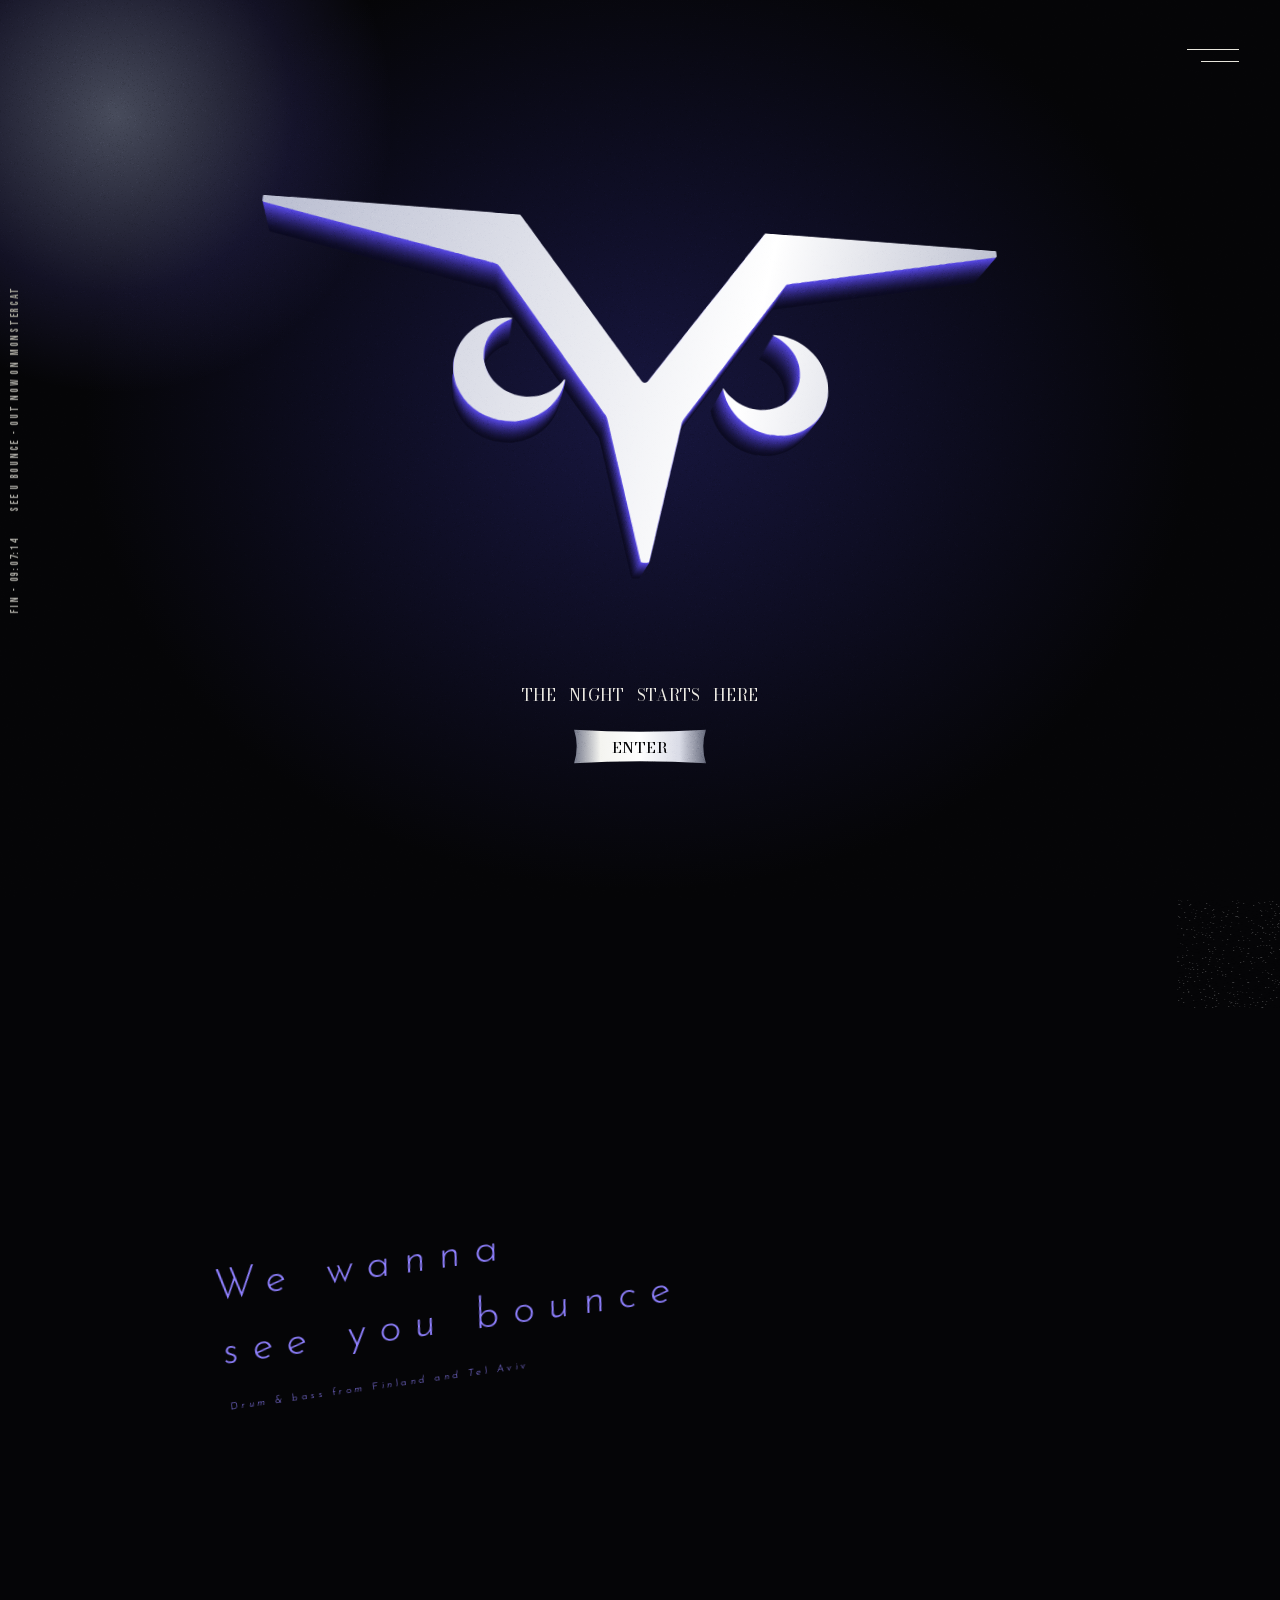
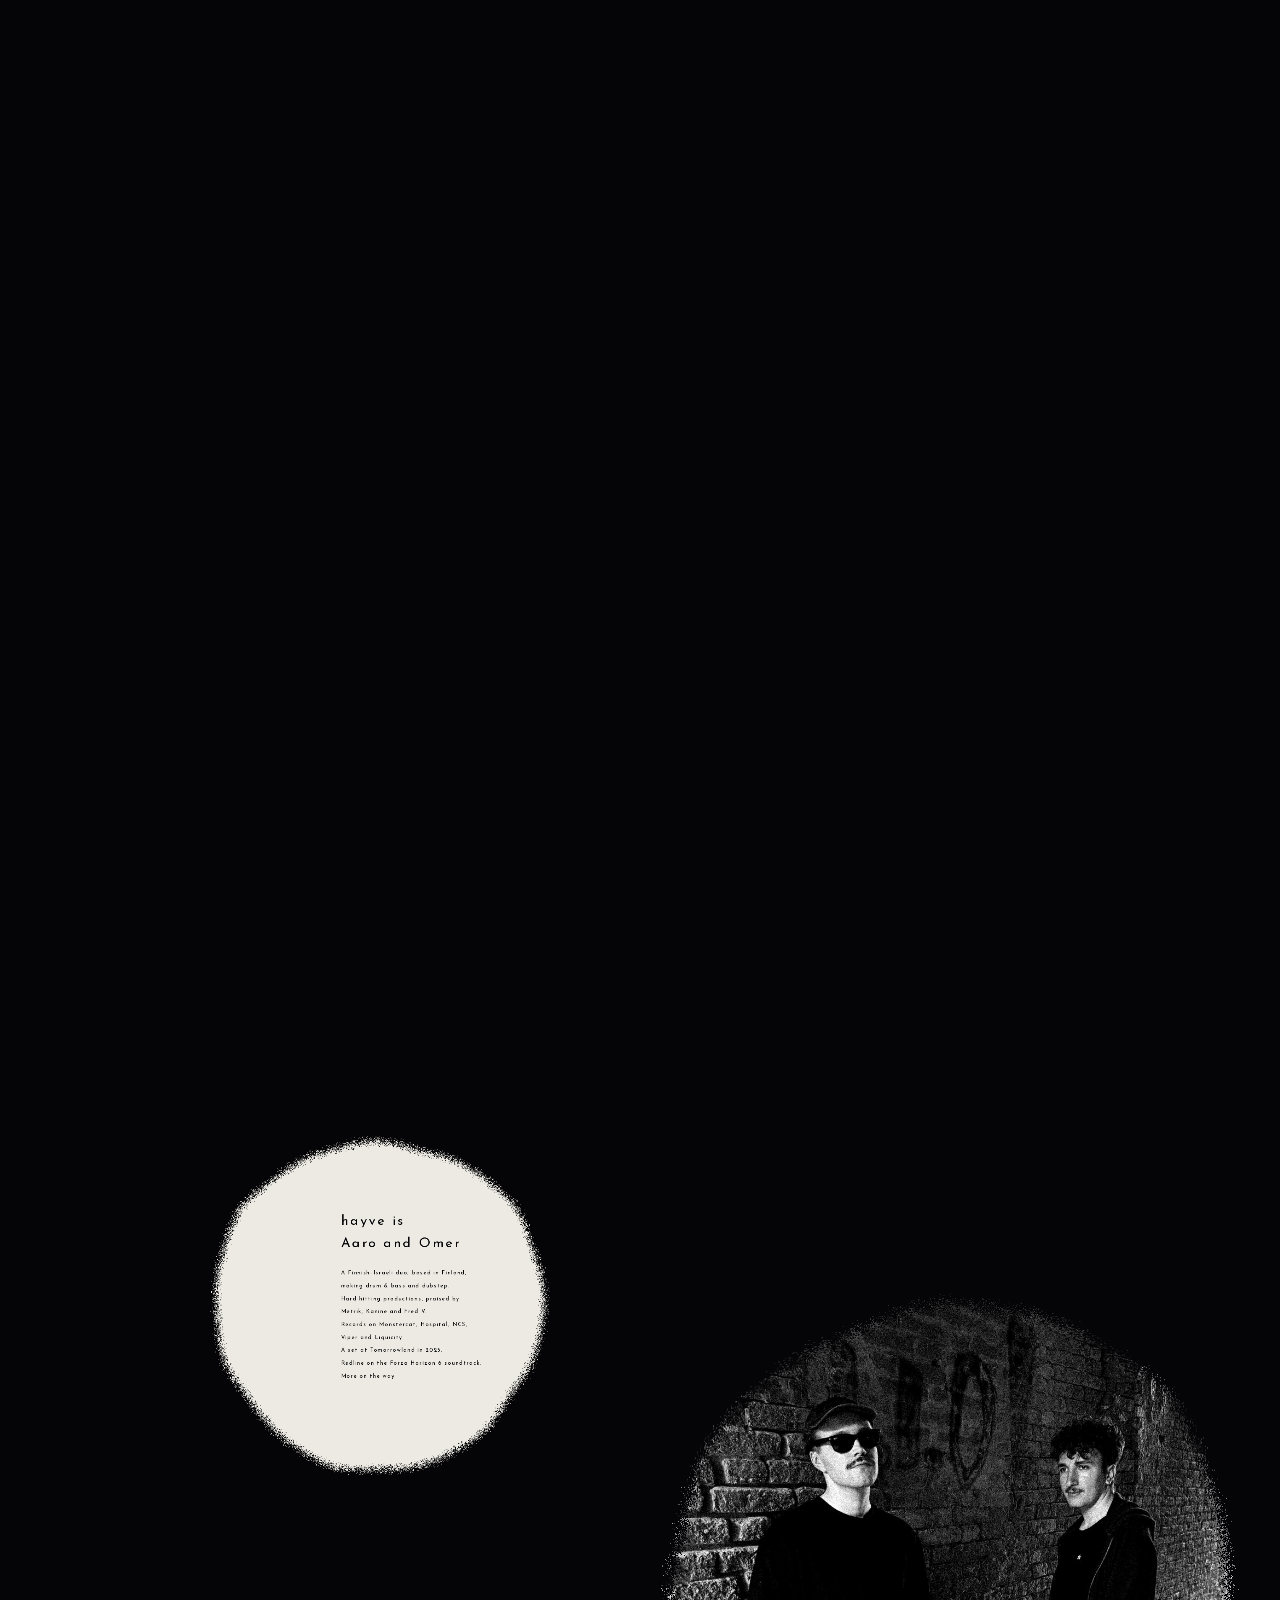
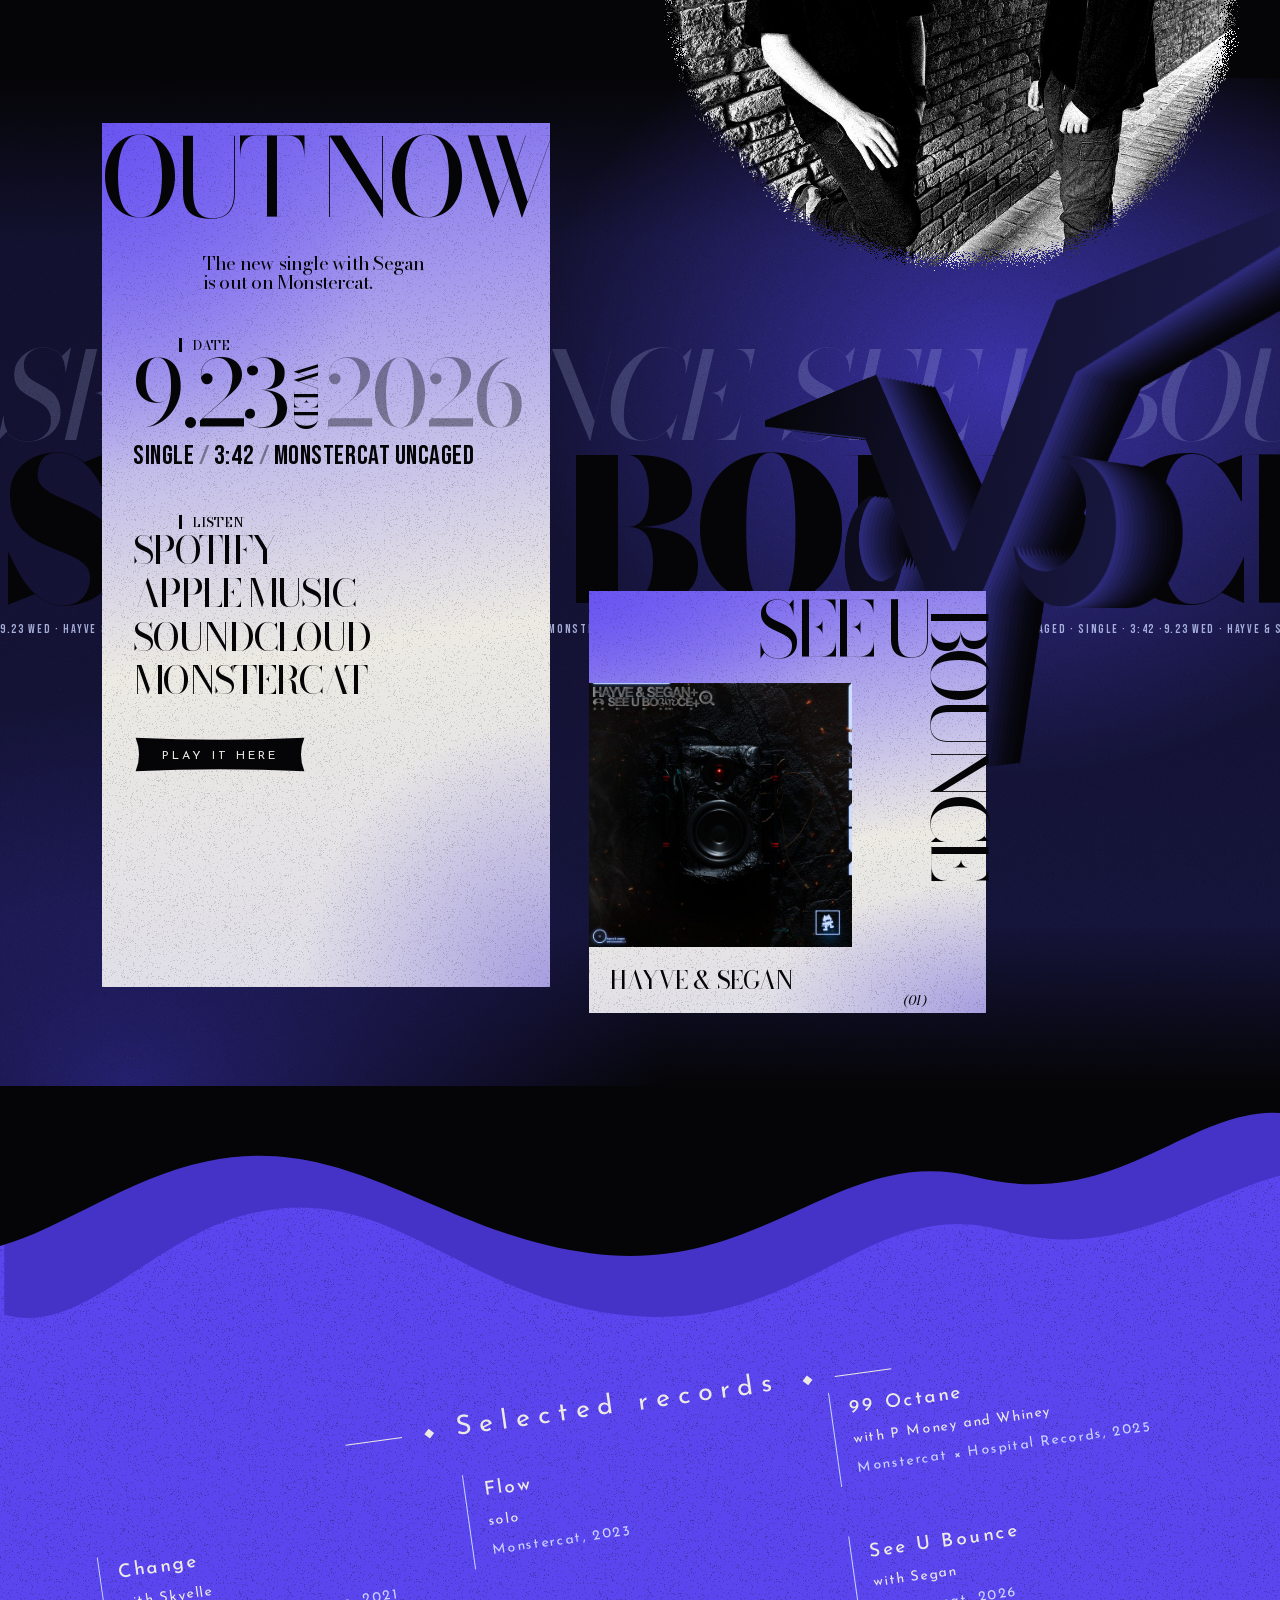
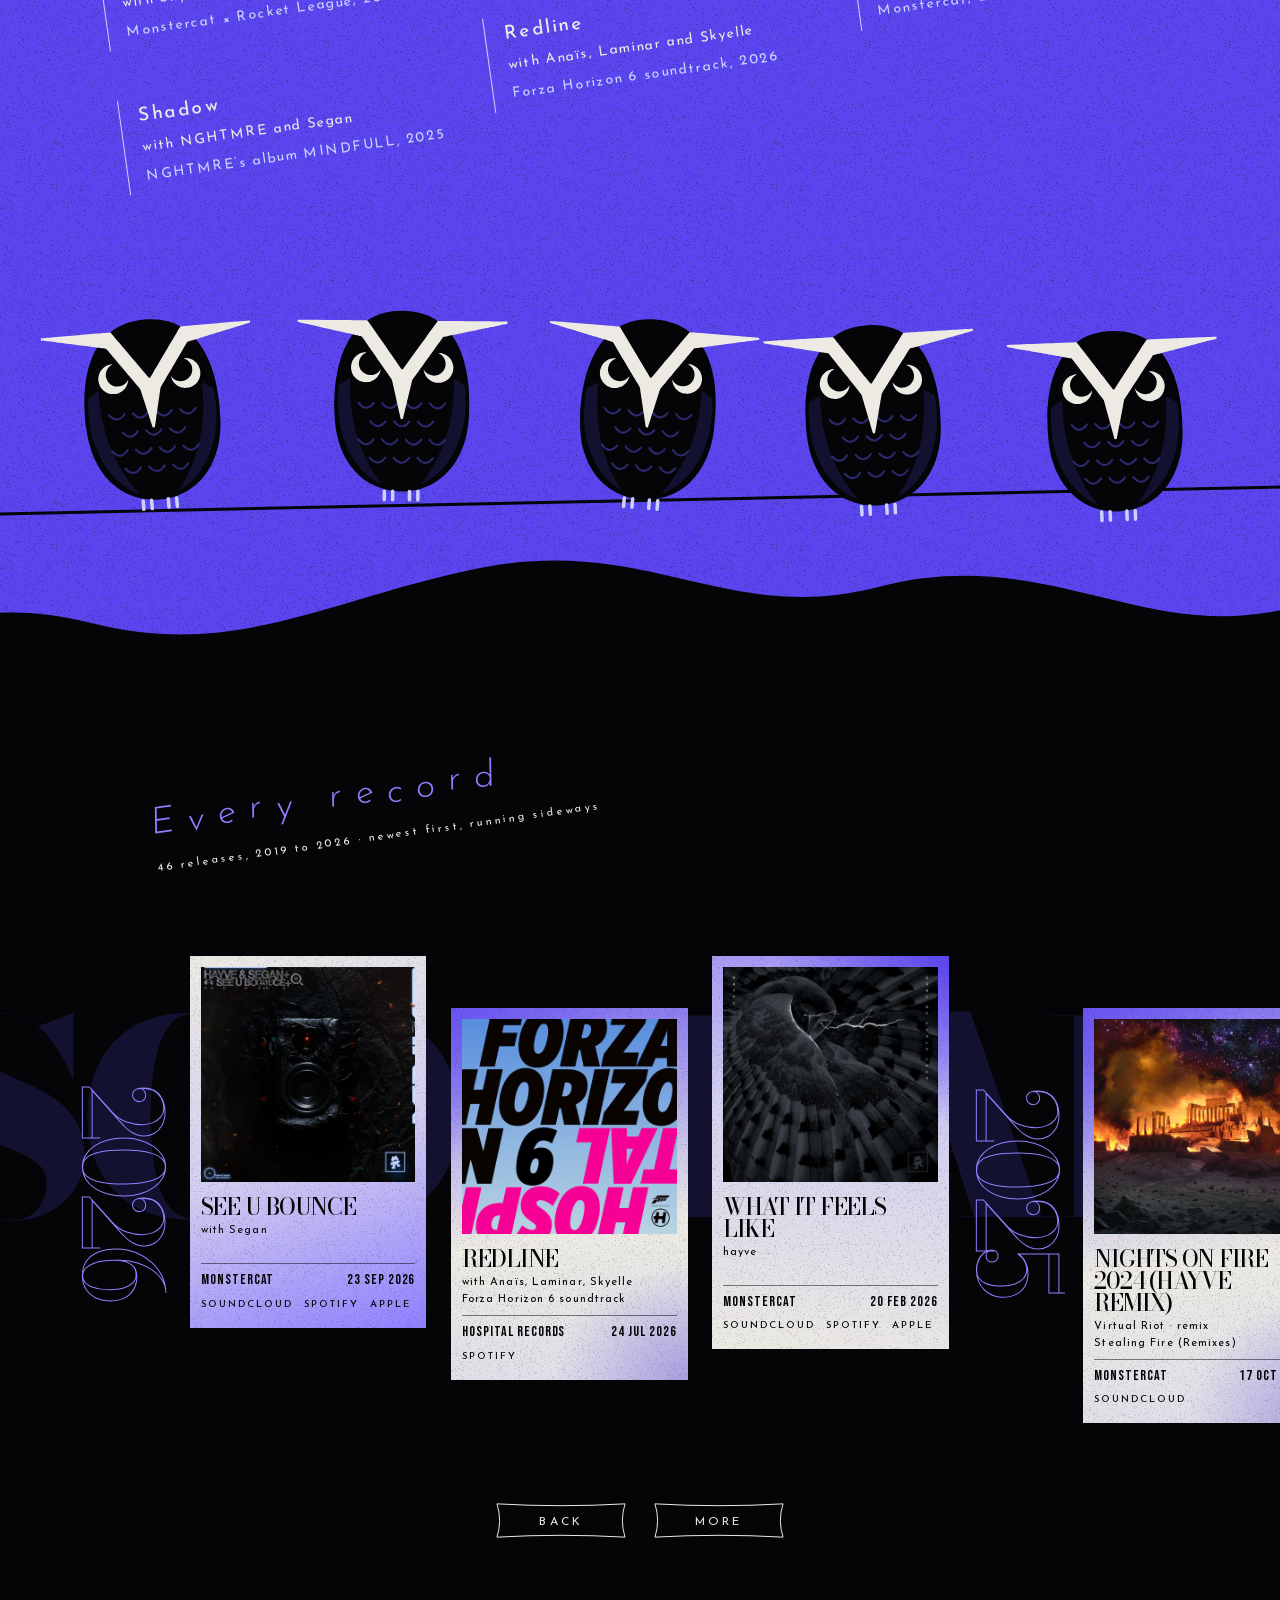
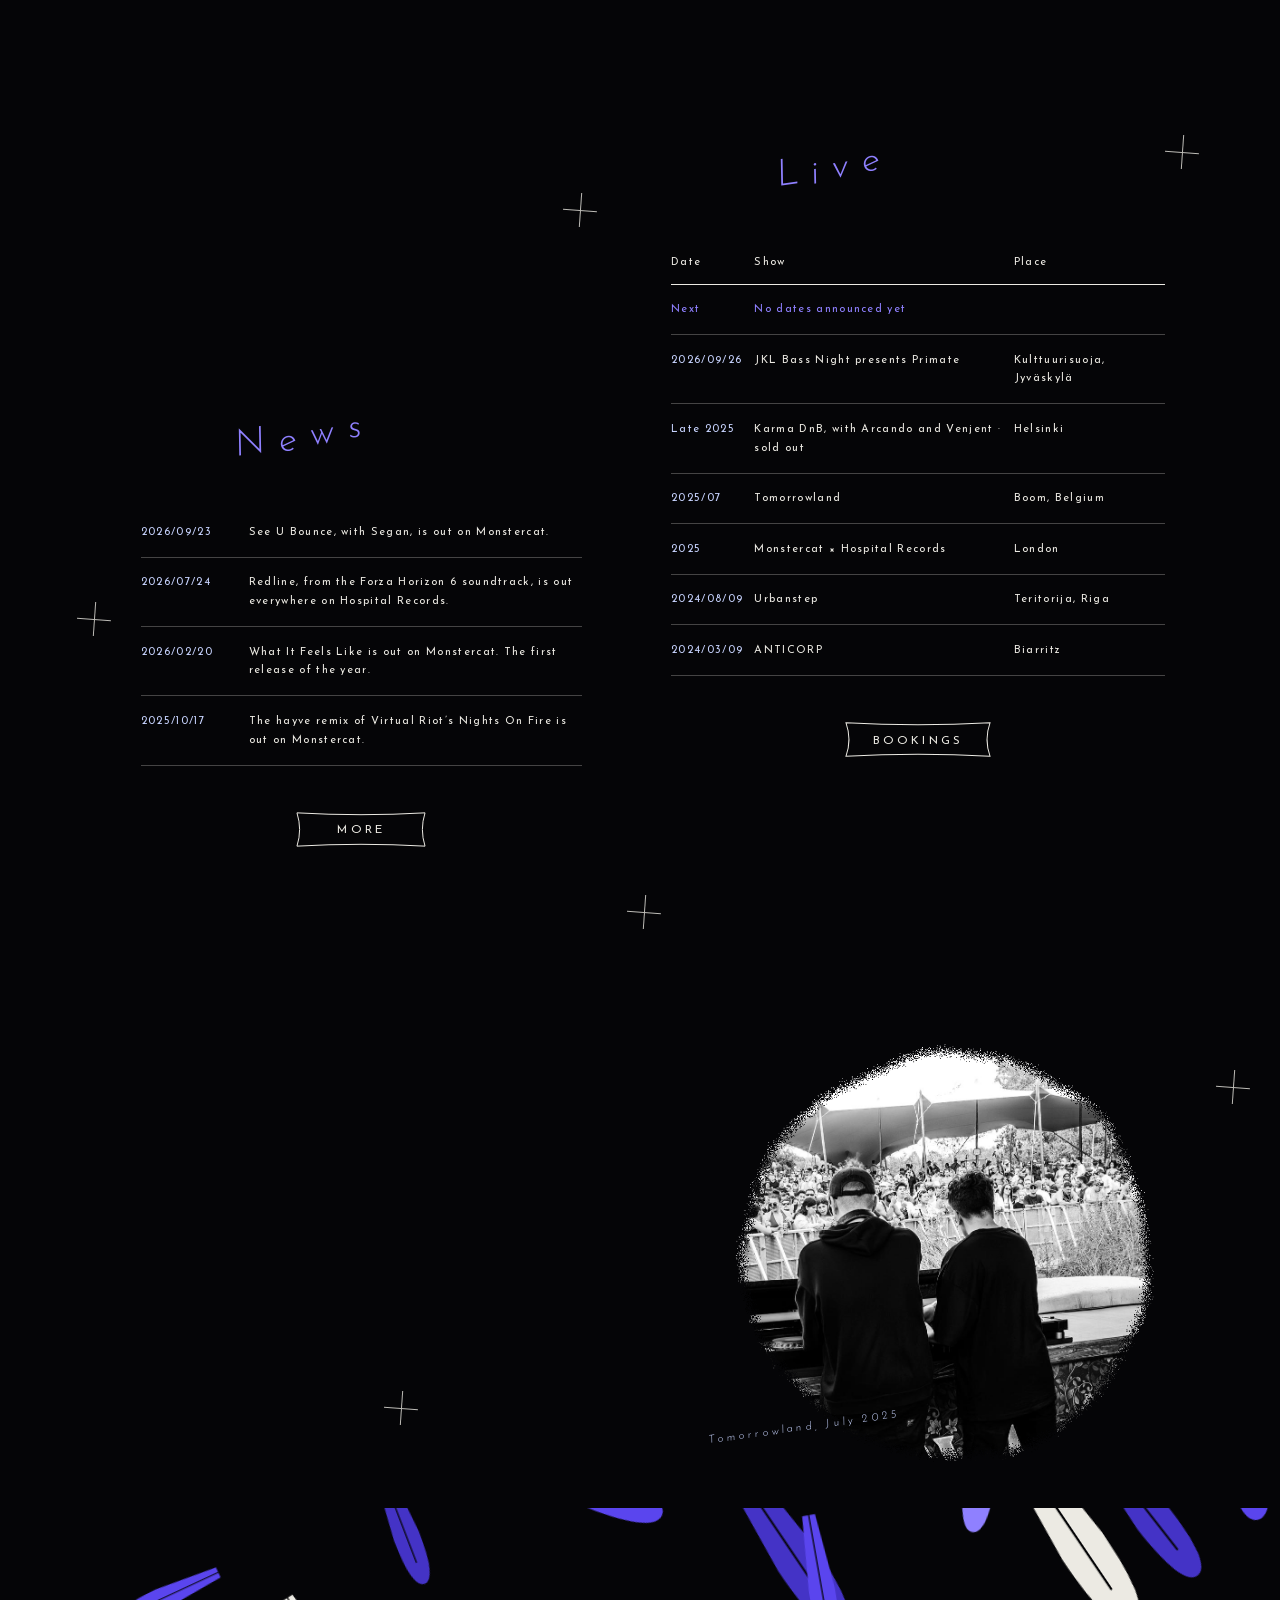
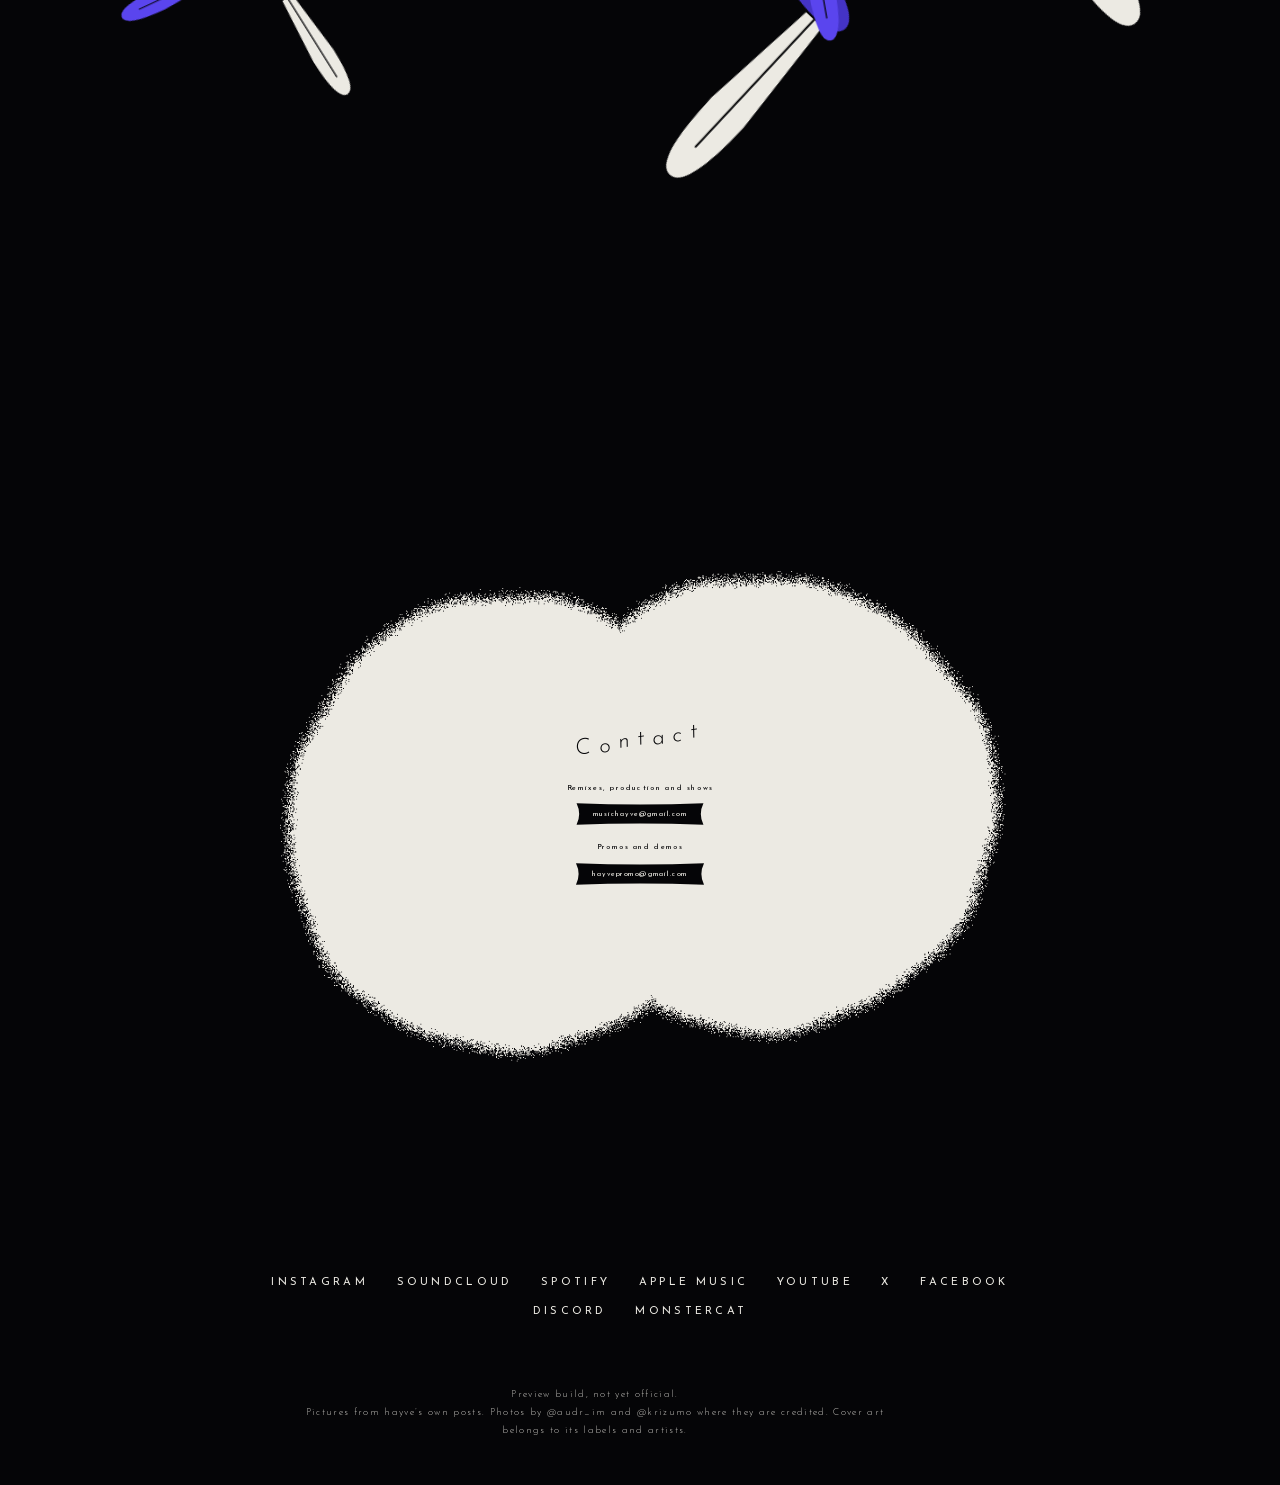
==== commit 506f2cd1: "Drop unused pictures; phone and wording fixes; README Co-Authored-By: Claude Fable 5.2 <noreply@anth" ====
--- a/index.html
+++ b/index.html
@@ -144,7 +144,7 @@
     <h2 class="deco"><i></i><b></b><span>Selected records</span><b></b><i></i></h2>
     <ul class="rec-list">
       <li><button type="button" data-play="change"><strong>Change</strong><em>with Skyelle</em><span>Monstercat × Rocket League, 2021</span></button></li>
-      <li><button type="button" data-play="flow"><strong>Flow</strong><em>hayve</em><span>Monstercat, 2023</span></button></li>
+      <li><button type="button" data-play="flow"><strong>Flow</strong><em>solo</em><span>Monstercat, 2023</span></button></li>
       <li><button type="button" data-play="99-octane"><strong>99 Octane</strong><em>with P Money and Whiney</em><span>Monstercat × Hospital Records, 2025</span></button></li>
       <li><button type="button" data-play="shadow"><strong>Shadow</strong><em>with NGHTMRE and Segan</em><span>NGHTMRE’s album MINDFULL, 2025</span></button></li>
       <li><button type="button" data-play="redline"><strong>Redline</strong><em>with Anaïs, Laminar and Skyelle</em><span>Forza Horizon 6 soundtrack, 2026</span></button></li>
@@ -161,7 +161,7 @@
 <section class="crate" id="crate">
   <div class="crate-head">
     <h2 class="tilt-h">Every record</h2>
-    <p class="crate-sub"><span id="crate-count">46</span> releases, 2019 to 2026 · drag sideways</p>
+    <p class="crate-sub"><span id="crate-count">46</span> releases, 2019 to 2026 · newest first, running sideways</p>
   </div>
   <p class="crate-band" aria-hidden="true"><span>Discography&nbsp;</span><span>Discography&nbsp;</span><span>Discography&nbsp;</span></p>
   <div class="strip" id="strip" tabindex="0" aria-label="Every record, newest first"></div>
--- a/css/styles.css
+++ b/css/styles.css
@@ -374,6 +374,11 @@
   .yr { font-size: 26vw; }
 
   .news { display: block; padding: 8vh 7vw 10vh; }
+  .plus { width: 24px; height: 24px; }
+  .plus:nth-of-type(1) { --x: 86% !important; --y: 2% !important; }
+  .plus:nth-of-type(3) { --x: 3% !important; --y: 46.5% !important; }
+  .plus:nth-of-type(5) { --x: 88% !important; --y: 71% !important; }
+  .plus:nth-of-type(2n) { display: none; }
   .news .tilt-h { margin-left: 8%; }
   .news-block { margin-top: 16vh; }
   .list { font-size: 11px; letter-spacing: .08em; }
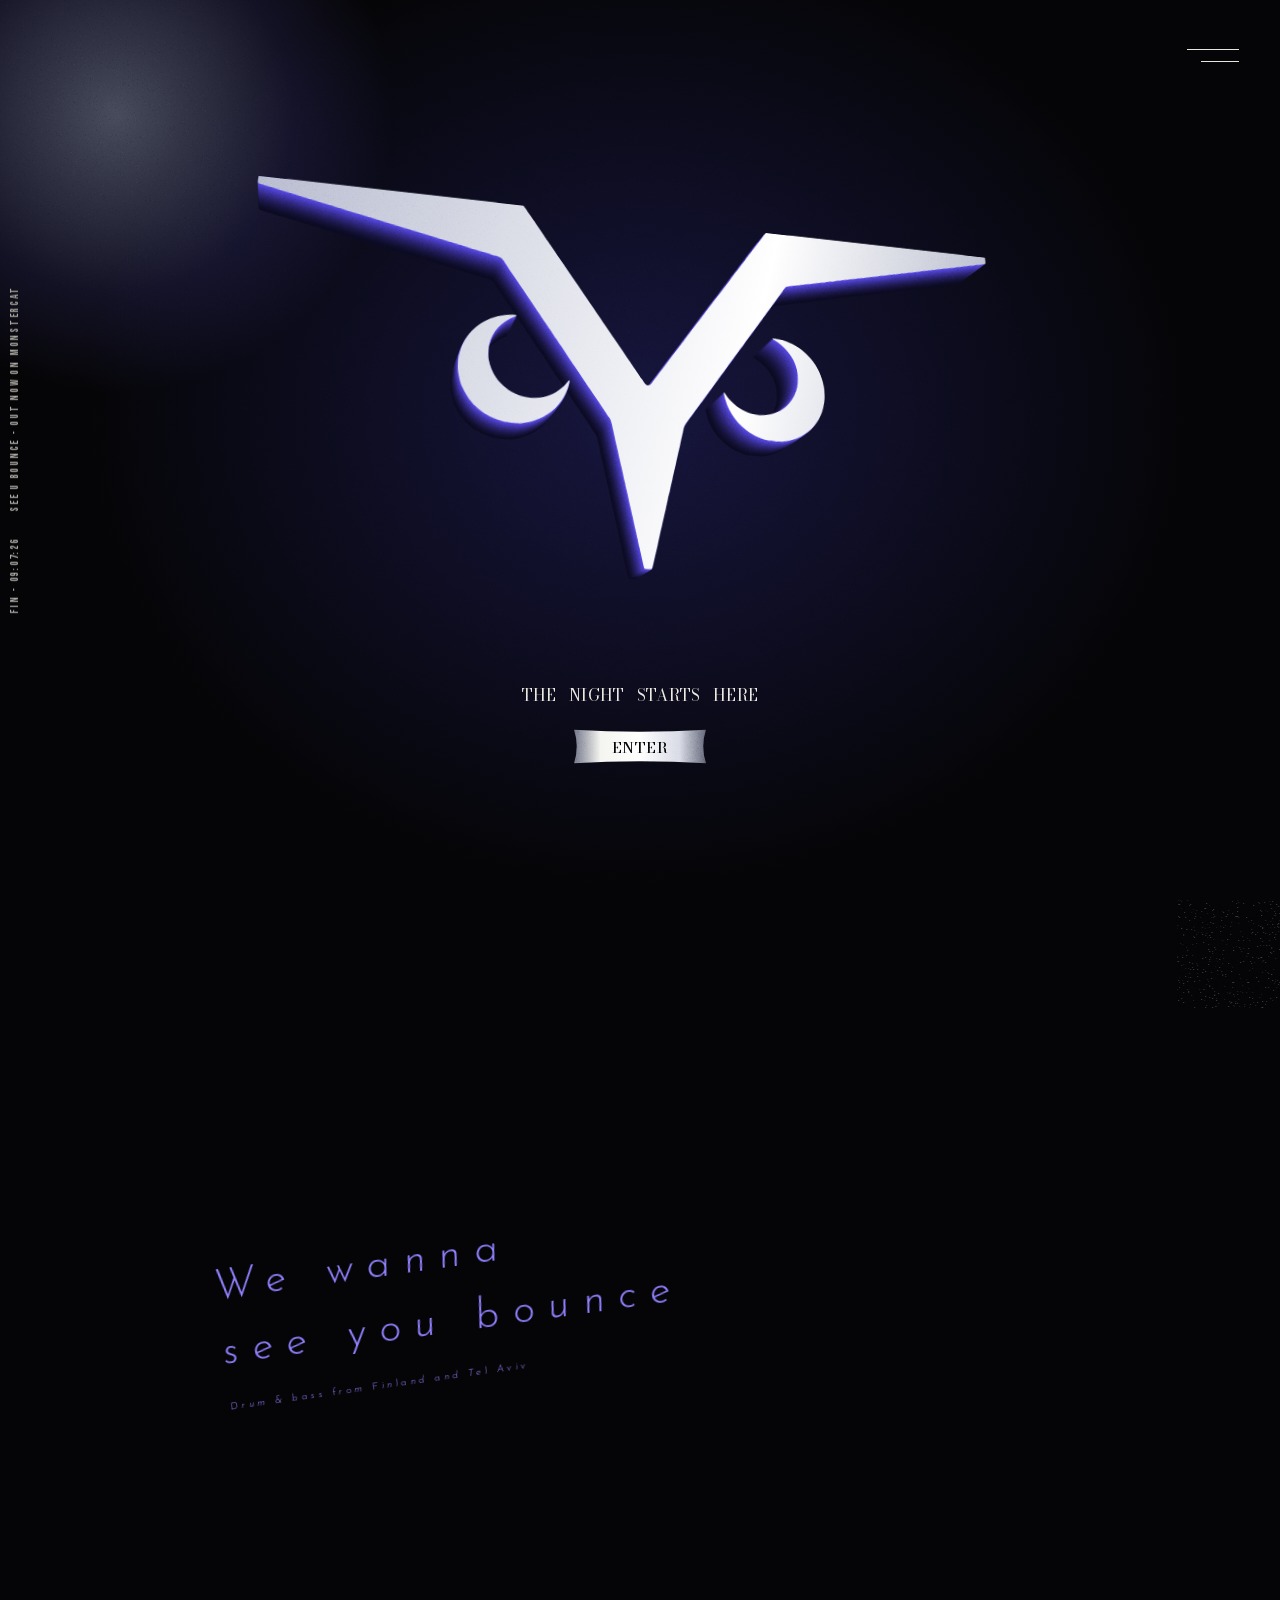
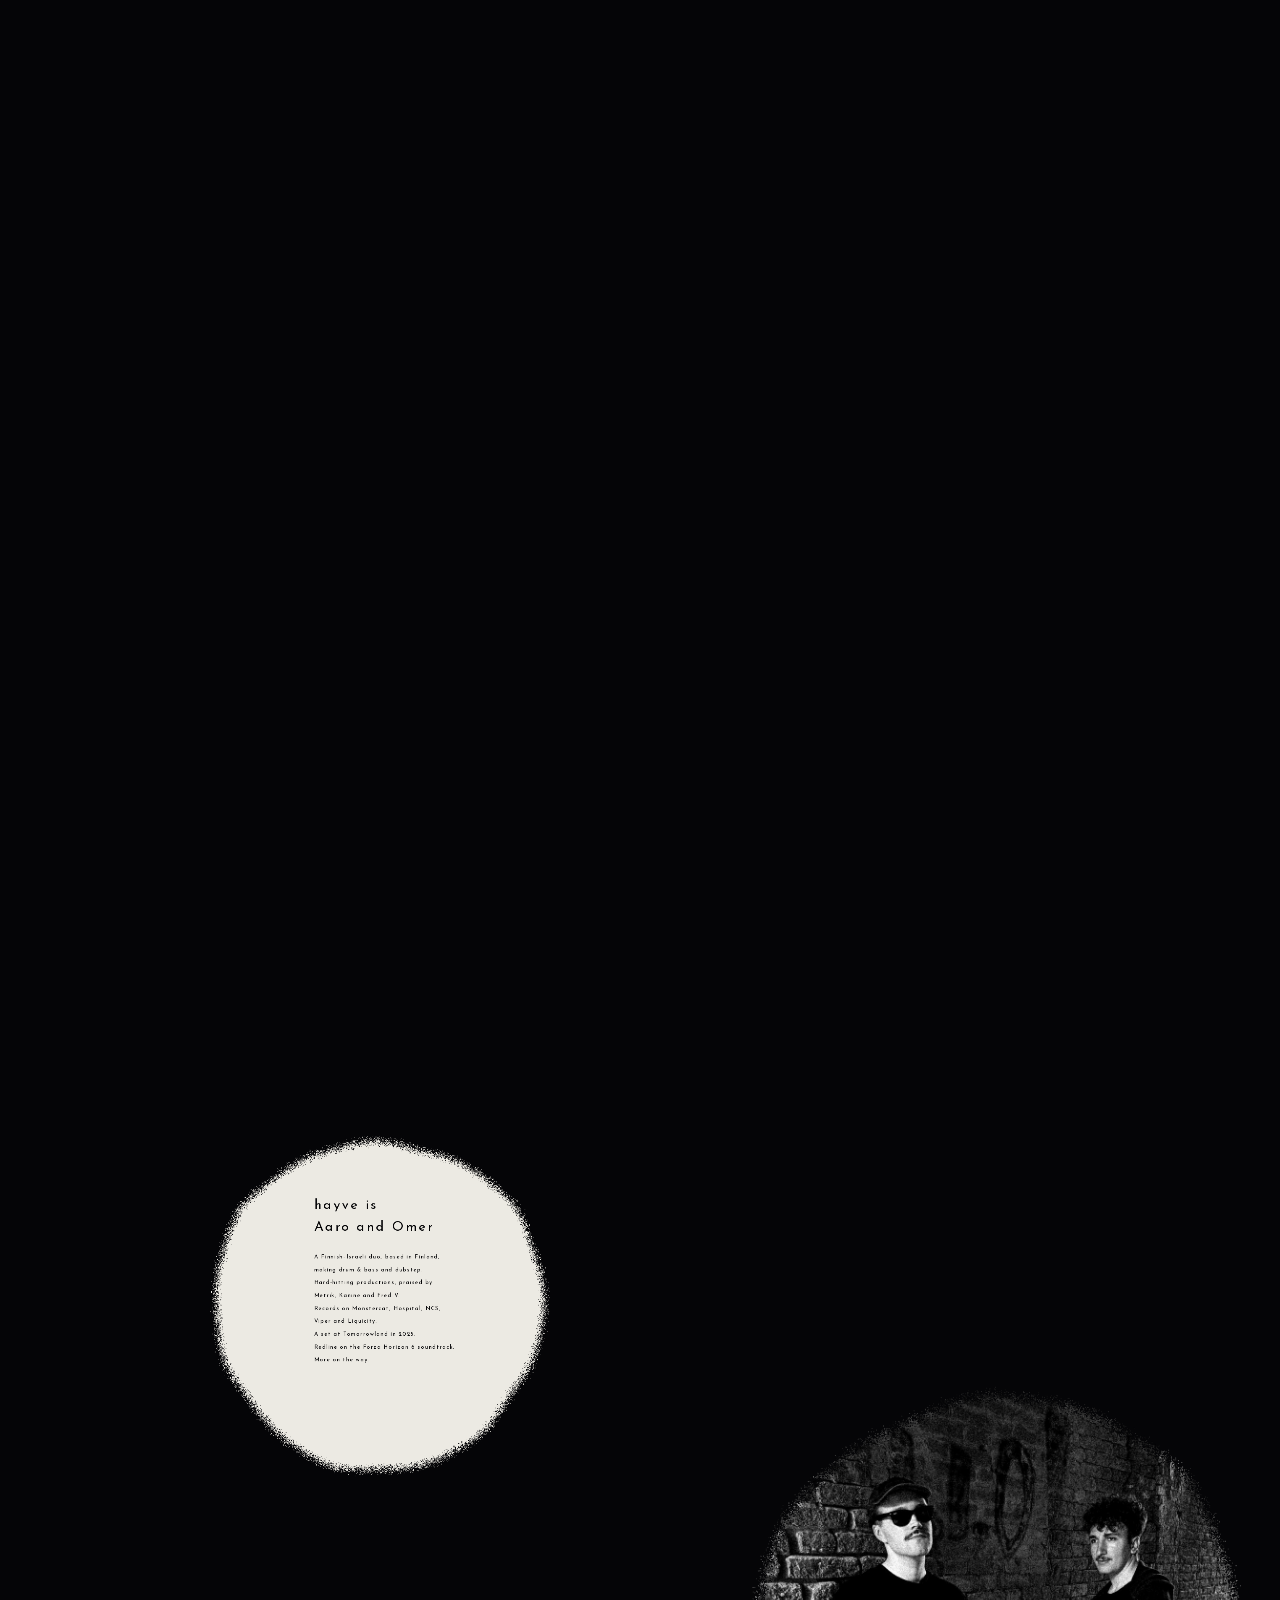
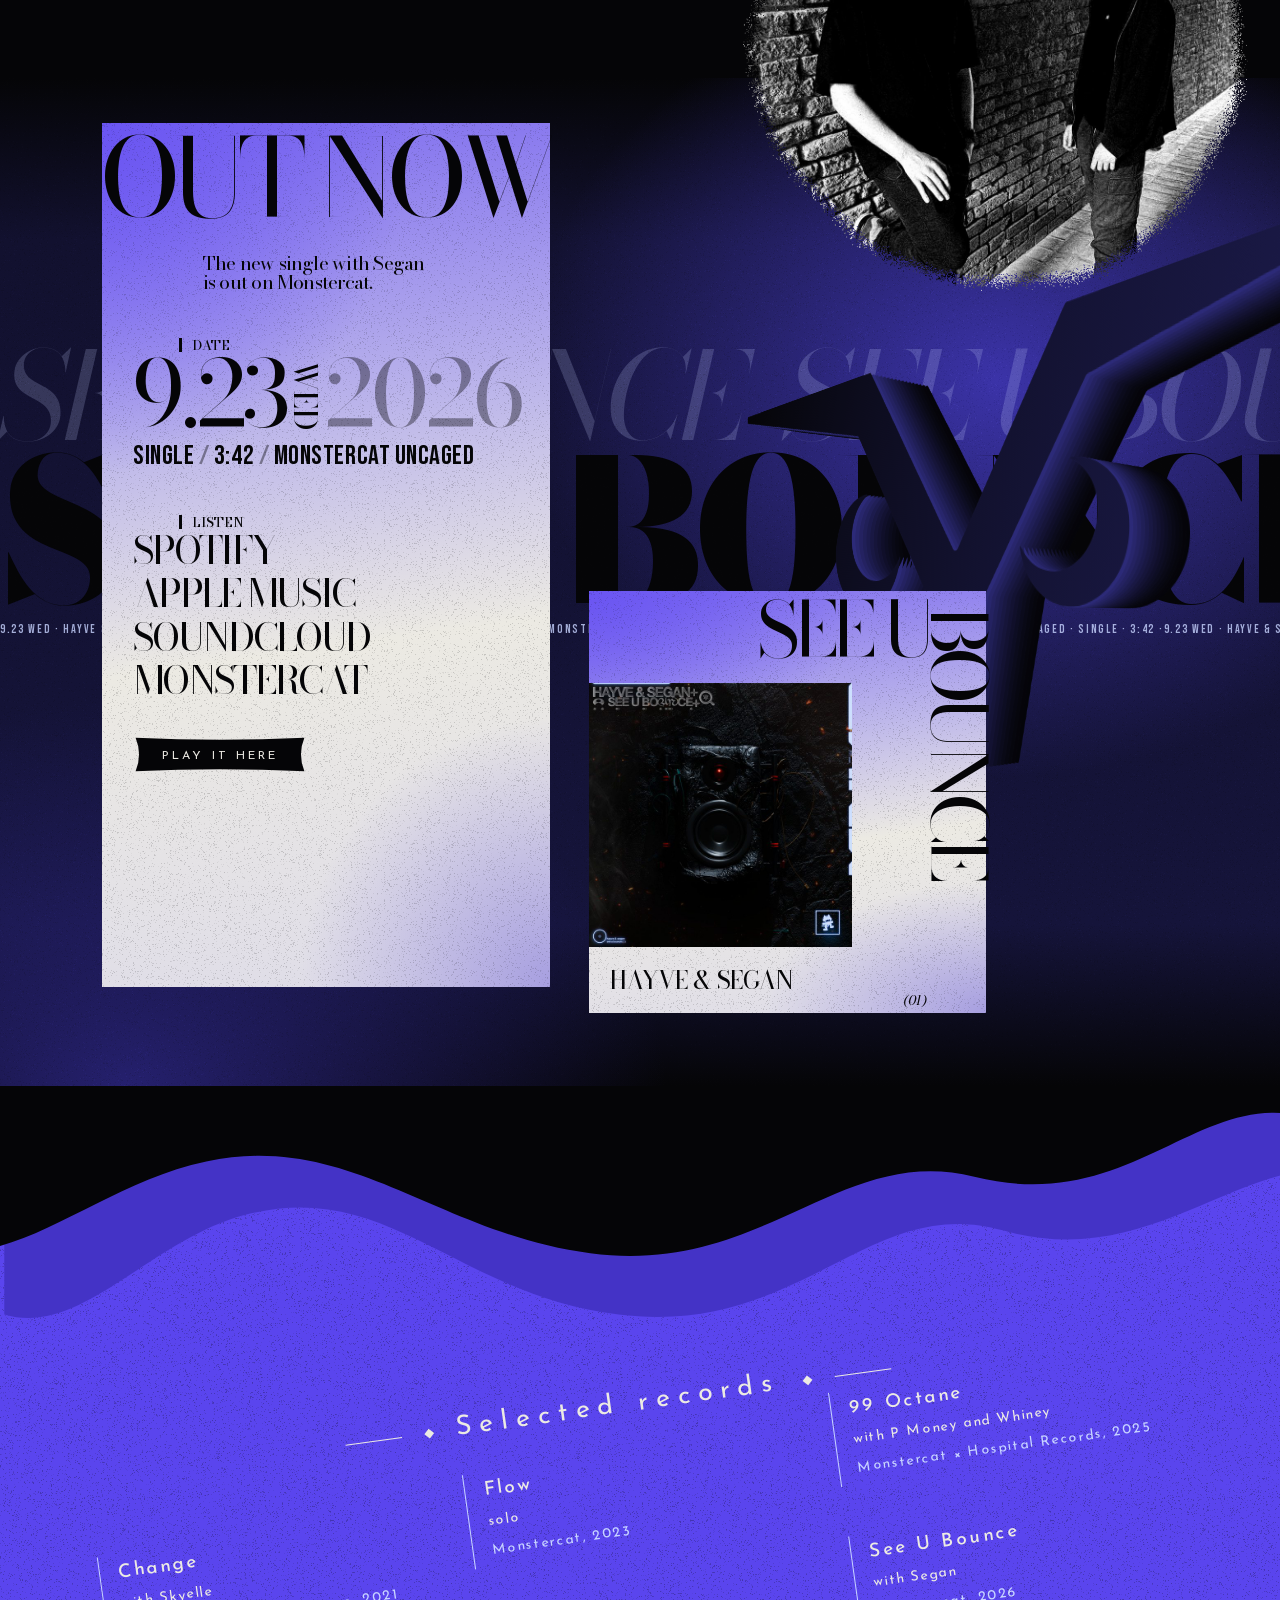
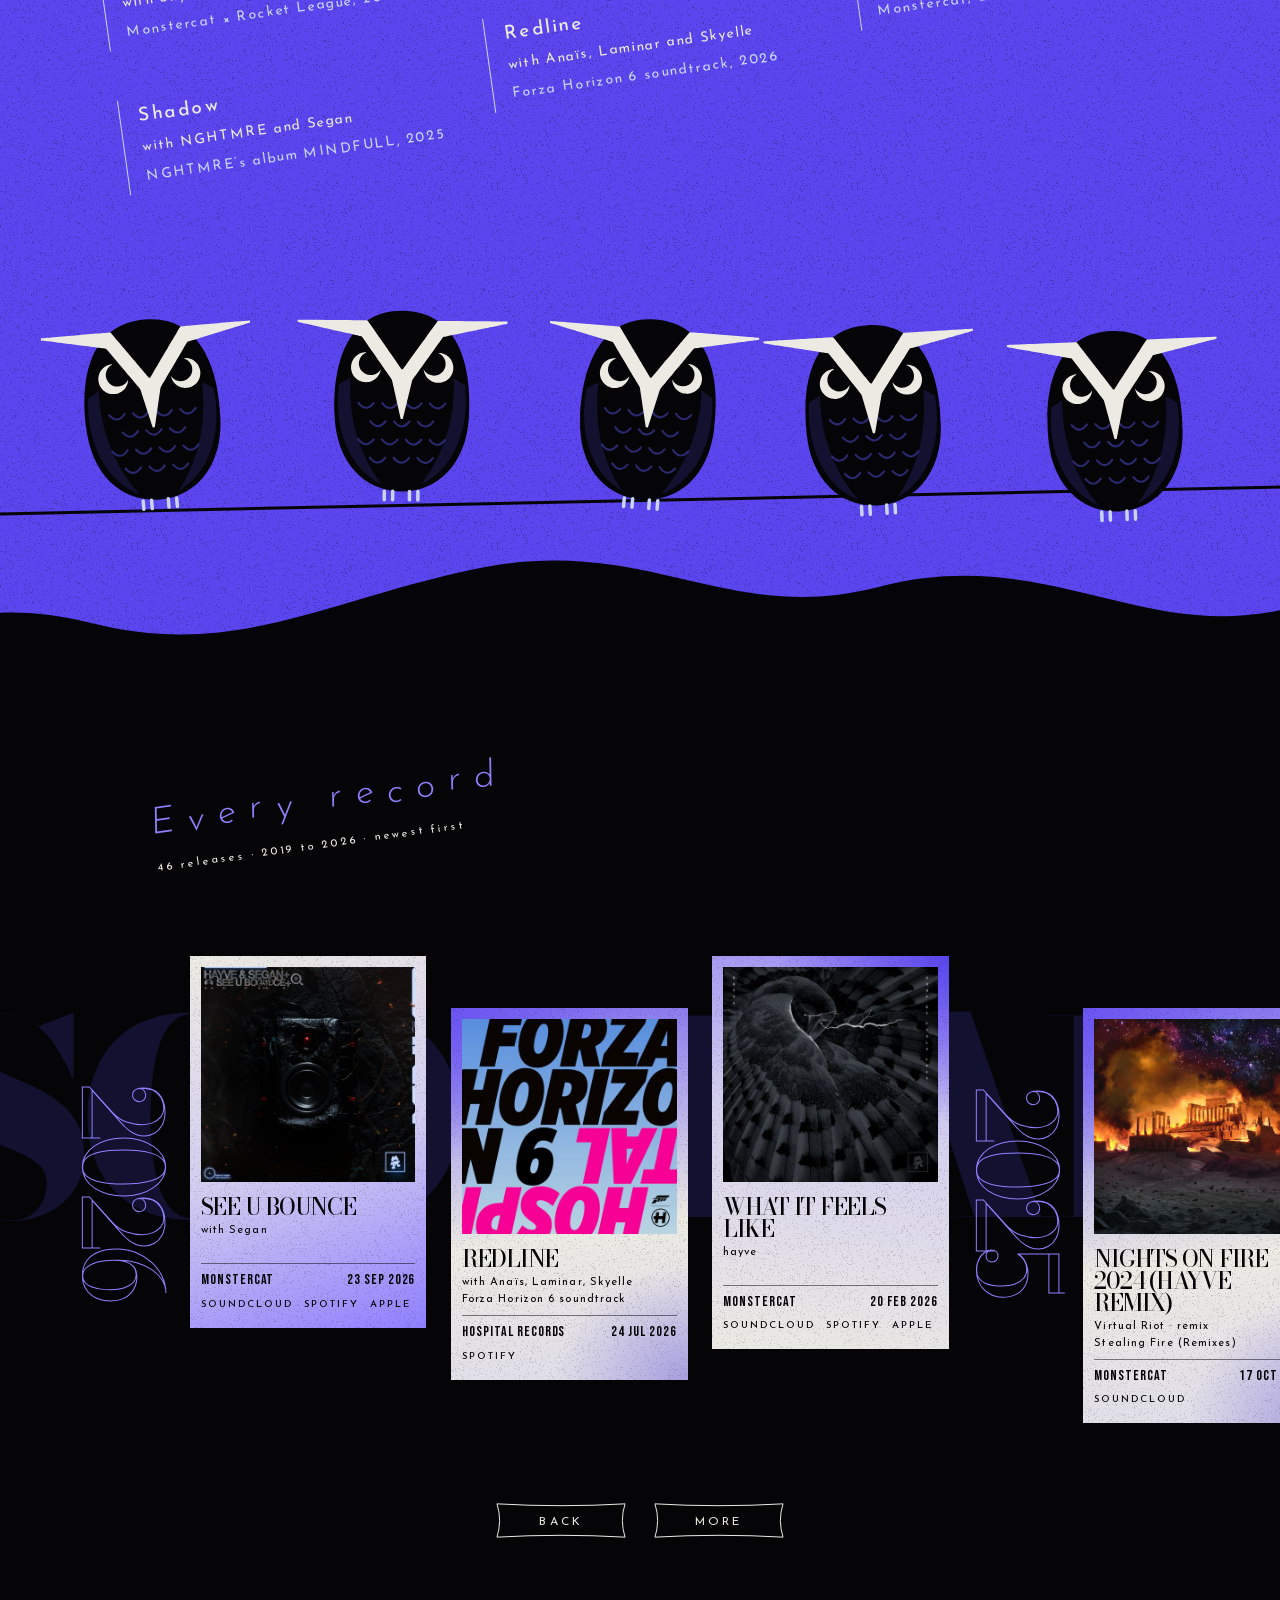
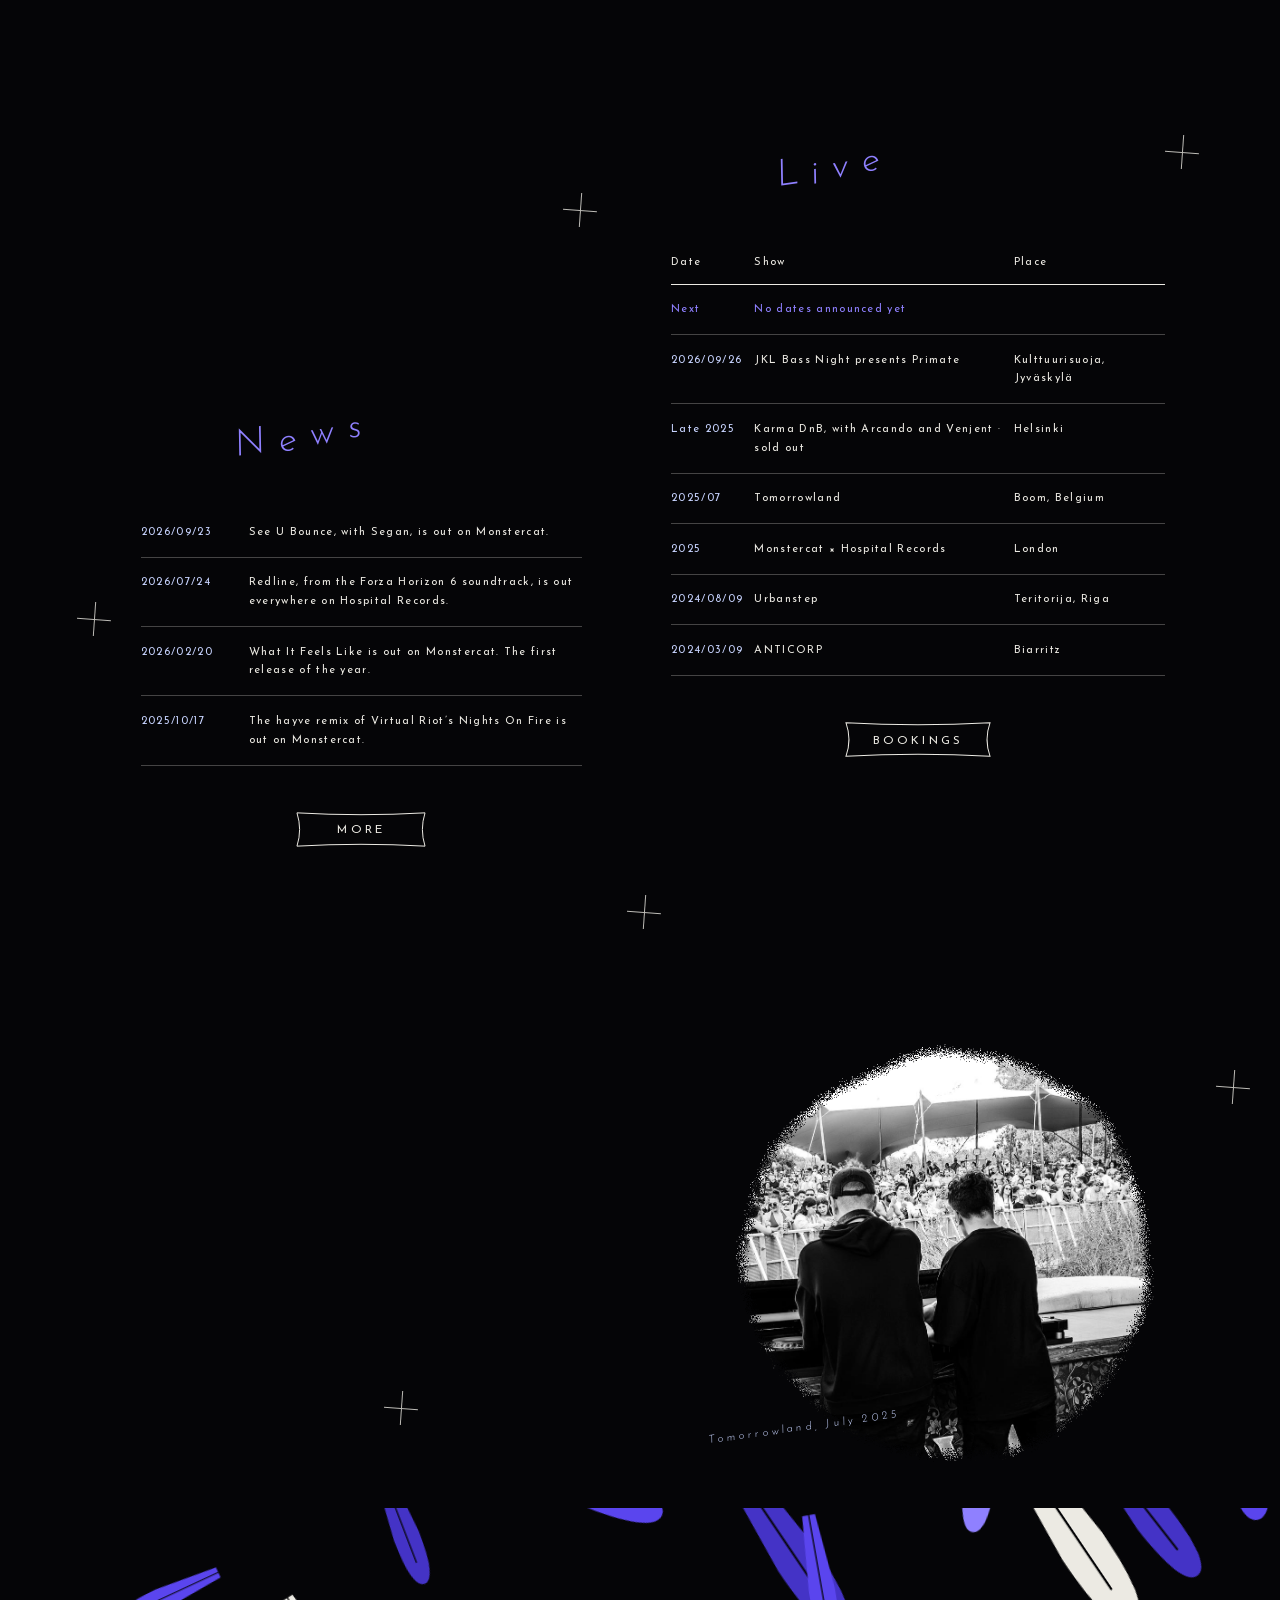
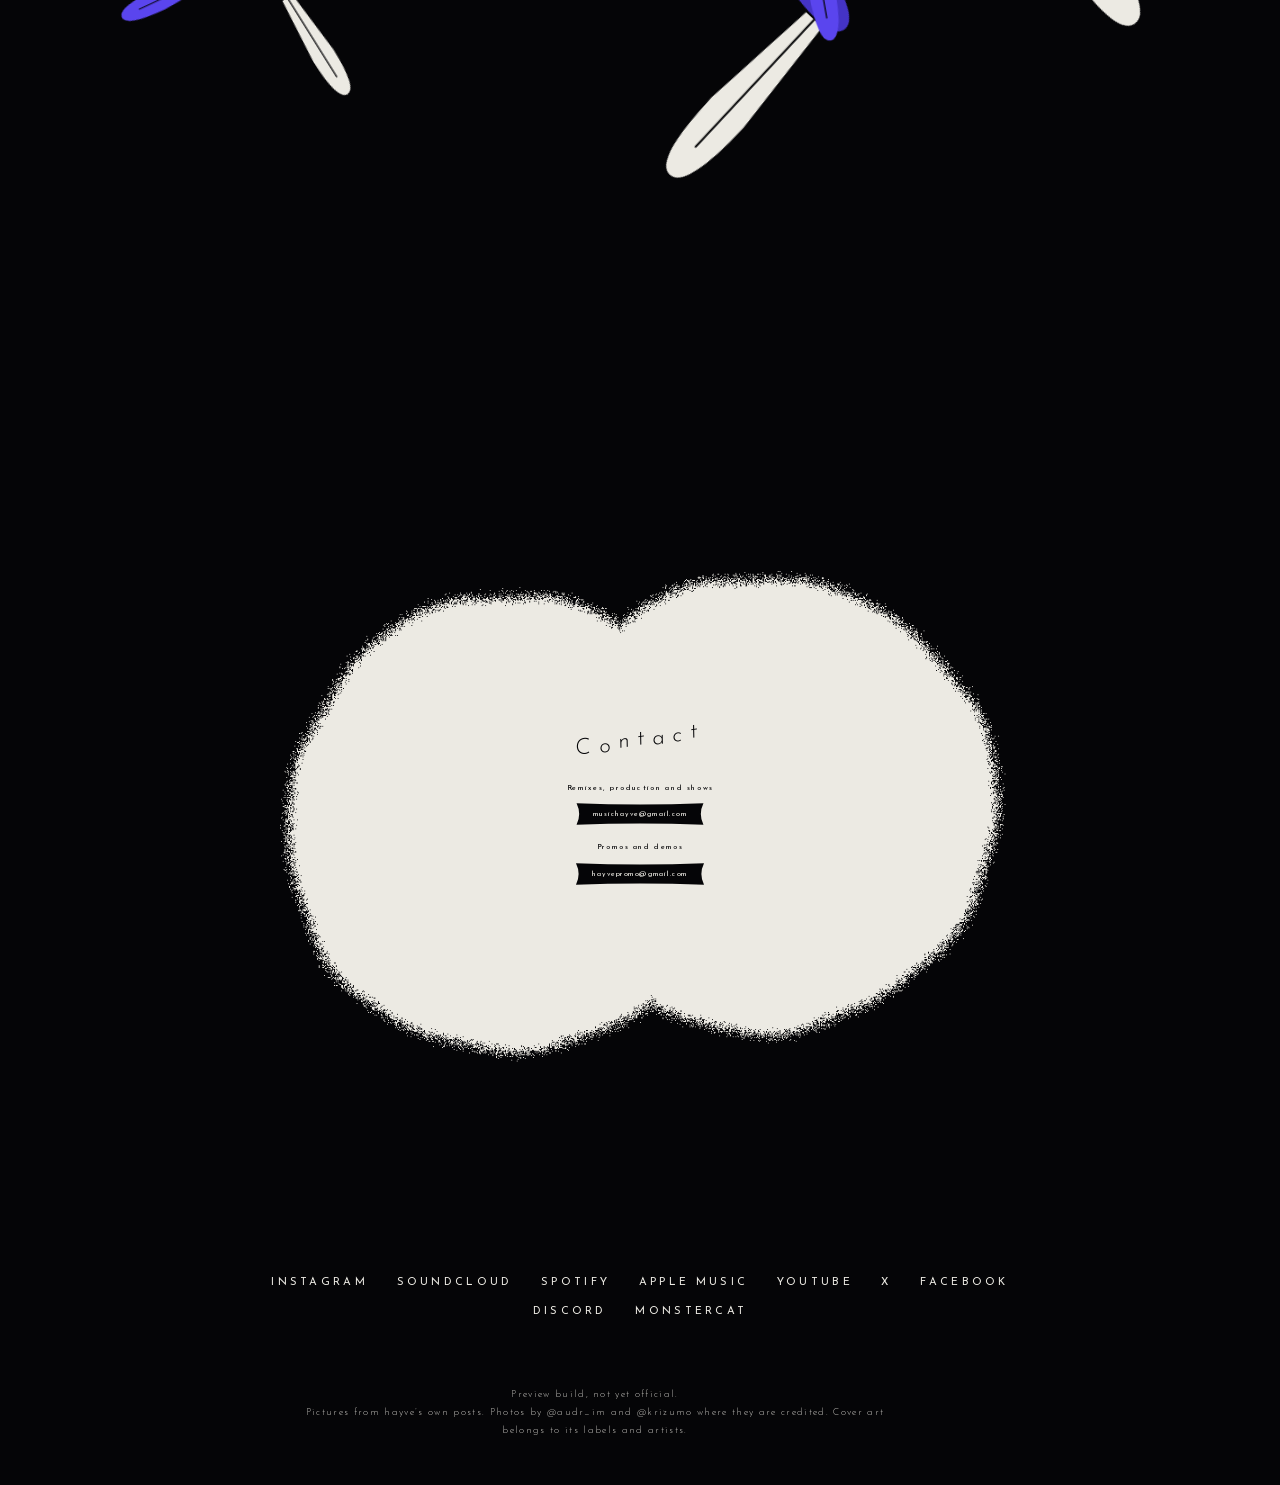
==== commit 6bda14ab: "Shorter line under Every record so it fits a phone Co-Authored-By: Claude Fable 5.2 <noreply@anthrop" ====
--- a/index.html
+++ b/index.html
@@ -161,7 +161,7 @@
 <section class="crate" id="crate">
   <div class="crate-head">
     <h2 class="tilt-h">Every record</h2>
-    <p class="crate-sub"><span id="crate-count">46</span> releases, 2019 to 2026 · newest first, running sideways</p>
+    <p class="crate-sub"><span id="crate-count">46</span> releases · 2019 to 2026 · newest first</p>
   </div>
   <p class="crate-band" aria-hidden="true"><span>Discography&nbsp;</span><span>Discography&nbsp;</span><span>Discography&nbsp;</span></p>
   <div class="strip" id="strip" tabindex="0" aria-label="Every record, newest first"></div>
--- a/css/styles.css
+++ b/css/styles.css
@@ -145,10 +145,10 @@
 /* ============ about ============ */
 .about { position: relative; padding: 4vh 0 14vh; min-height: 112vh; }
 .moon { background: var(--bone); color: var(--ink); -webkit-mask: url("../img/blob-a.png") center / 100% 100% no-repeat; mask: url("../img/blob-a.png") center / 100% 100% no-repeat; }
-.about-moon { position: relative; z-index: 1; width: min(66vw, 960px); aspect-ratio: 1; margin-left: 5vw; display: grid; align-content: center; padding: 0 9% 3% 26%; transform: scale(calc(.42 + var(--v, 1) * .58)); transform-origin: 28% 86%; will-change: transform; }
+.about-moon { position: relative; z-index: 1; width: min(66vw, 960px); aspect-ratio: 1; margin-left: 5vw; display: grid; align-content: center; padding: 0 9% 9% 21%; transform: scale(calc(.42 + var(--v, 1) * .58)); transform-origin: 28% 86%; will-change: transform; }
 .about h2 { font: 400 clamp(22px, 2.5vw, 38px)/1.65 var(--thin); letter-spacing: .14em; }
 .about p { margin-top: 2.2em; font: 400 clamp(12px, 1.02vw, 16px)/2.35 var(--thin); letter-spacing: .13em; }
-.about-photo { position: absolute; z-index: 2; right: 2vw; bottom: 3vh; width: min(47vw, 690px); aspect-ratio: 1; -webkit-mask: url("../img/blob-b.png") center / 100% 100% no-repeat; mask: url("../img/blob-b.png") center / 100% 100% no-repeat; transform: translateY(calc((1 - var(--v, 1)) * 26vh)); will-change: transform; }
+.about-photo { position: absolute; z-index: 2; right: 1.5vw; bottom: 1vh; width: min(41vw, 610px); aspect-ratio: 1; -webkit-mask: url("../img/blob-b.png") center / 100% 100% no-repeat; mask: url("../img/blob-b.png") center / 100% 100% no-repeat; transform: translateY(calc((1 - var(--v, 1)) * 26vh)); will-change: transform; }
 .about-photo img { width: 100%; height: 100%; object-fit: cover; object-position: 40% 30%; }
 
 /* ============ out now ============ */
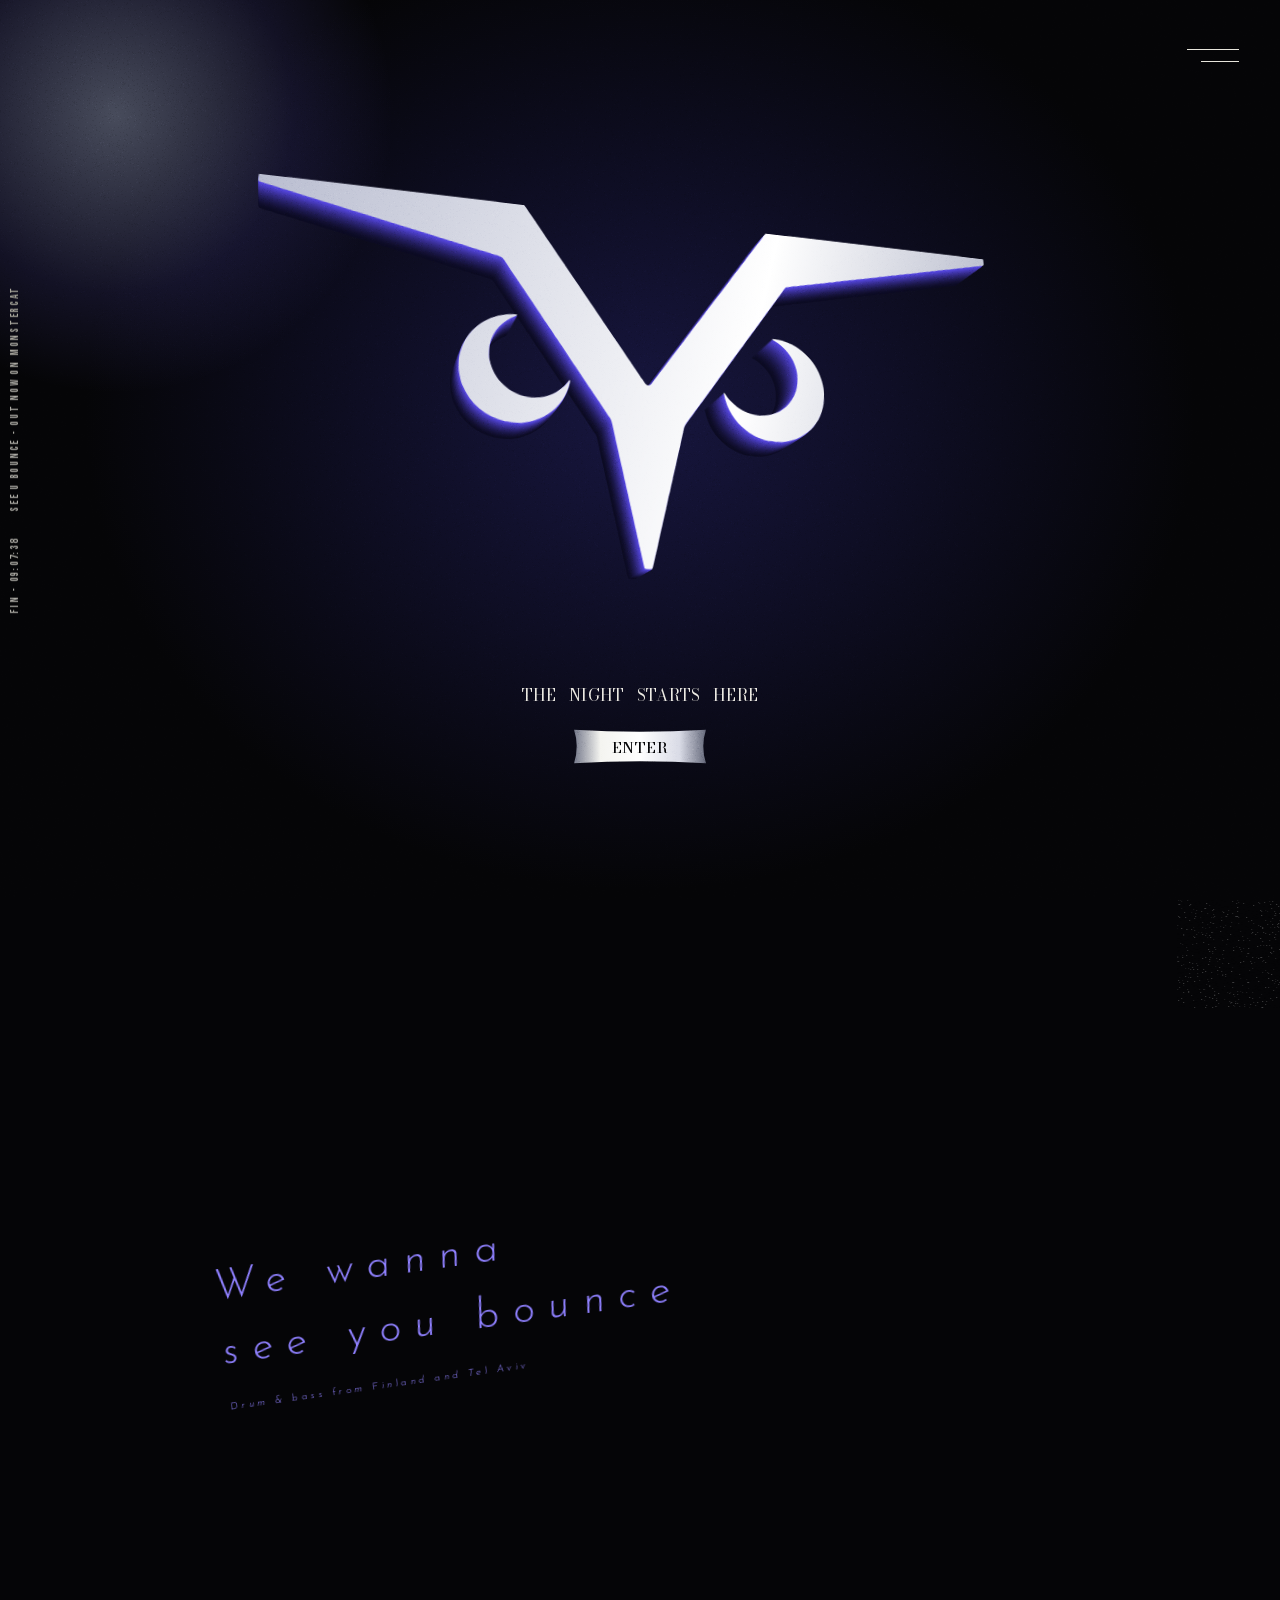
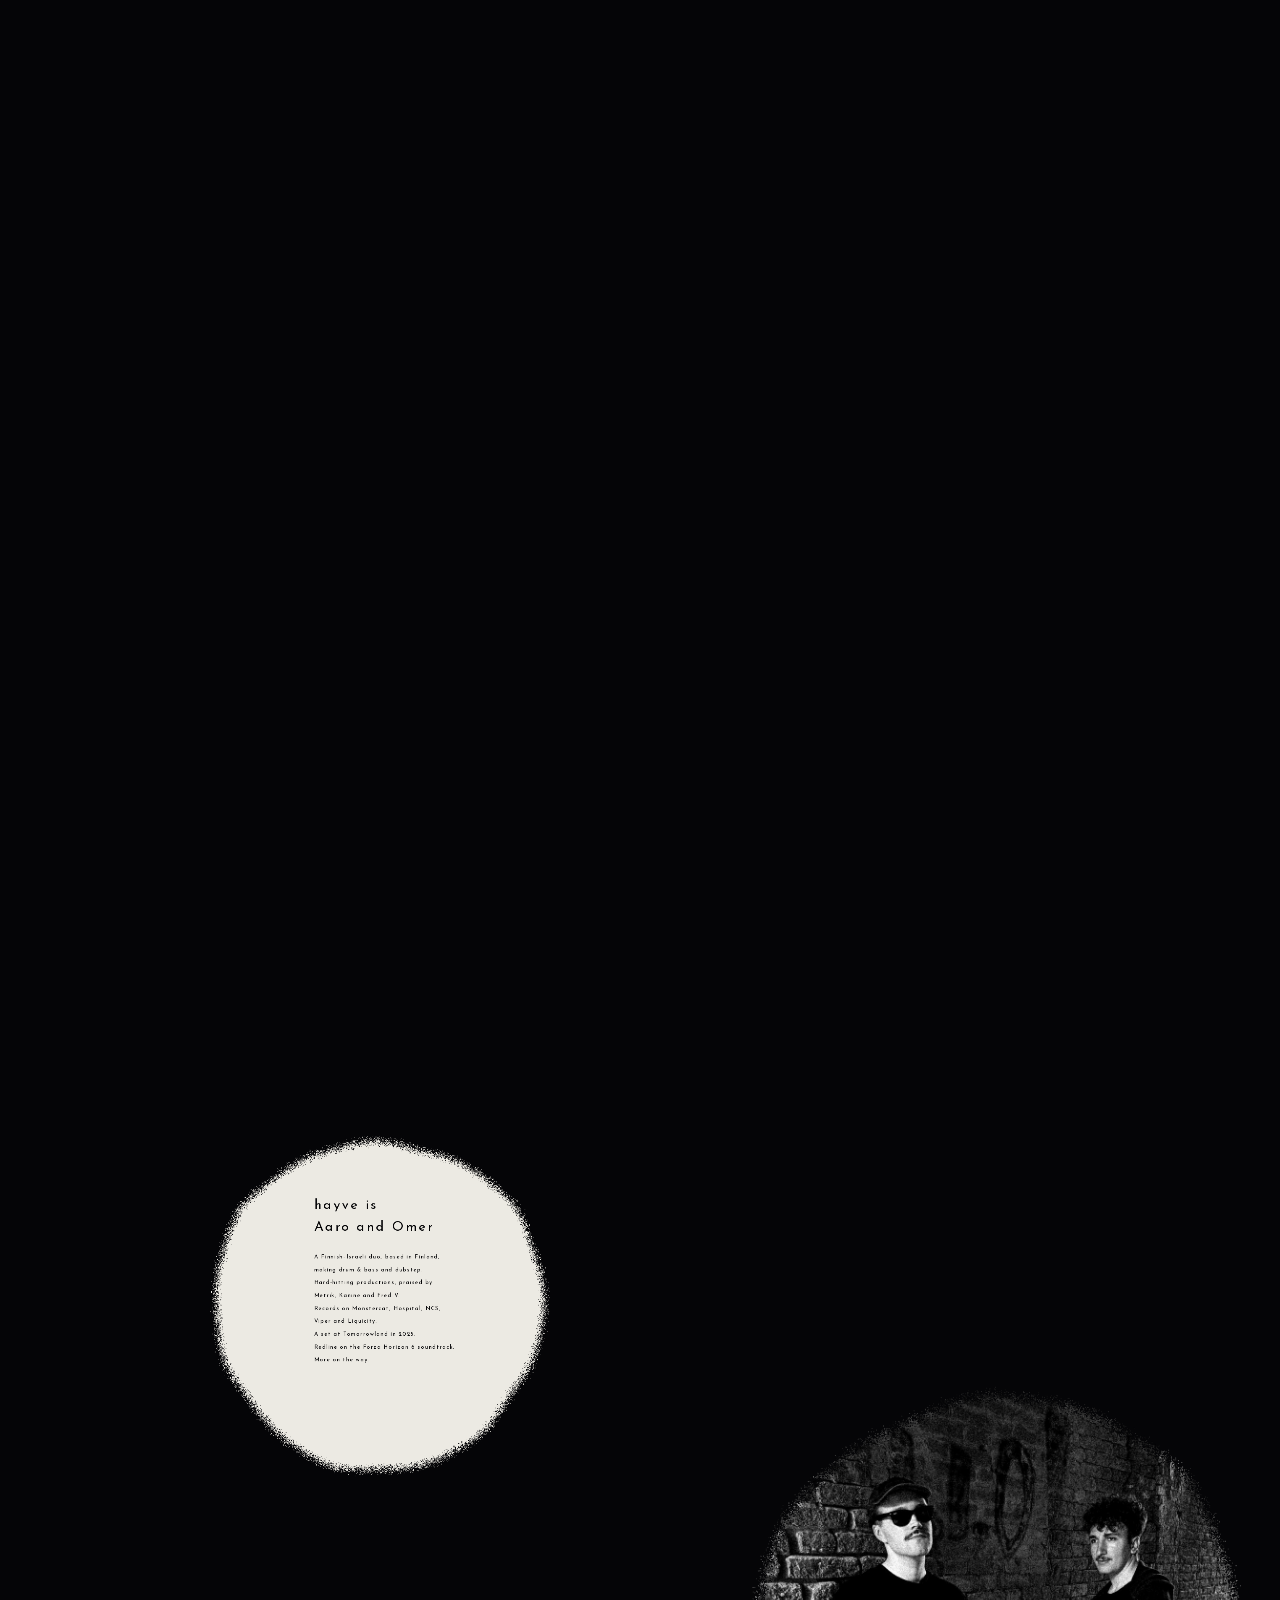
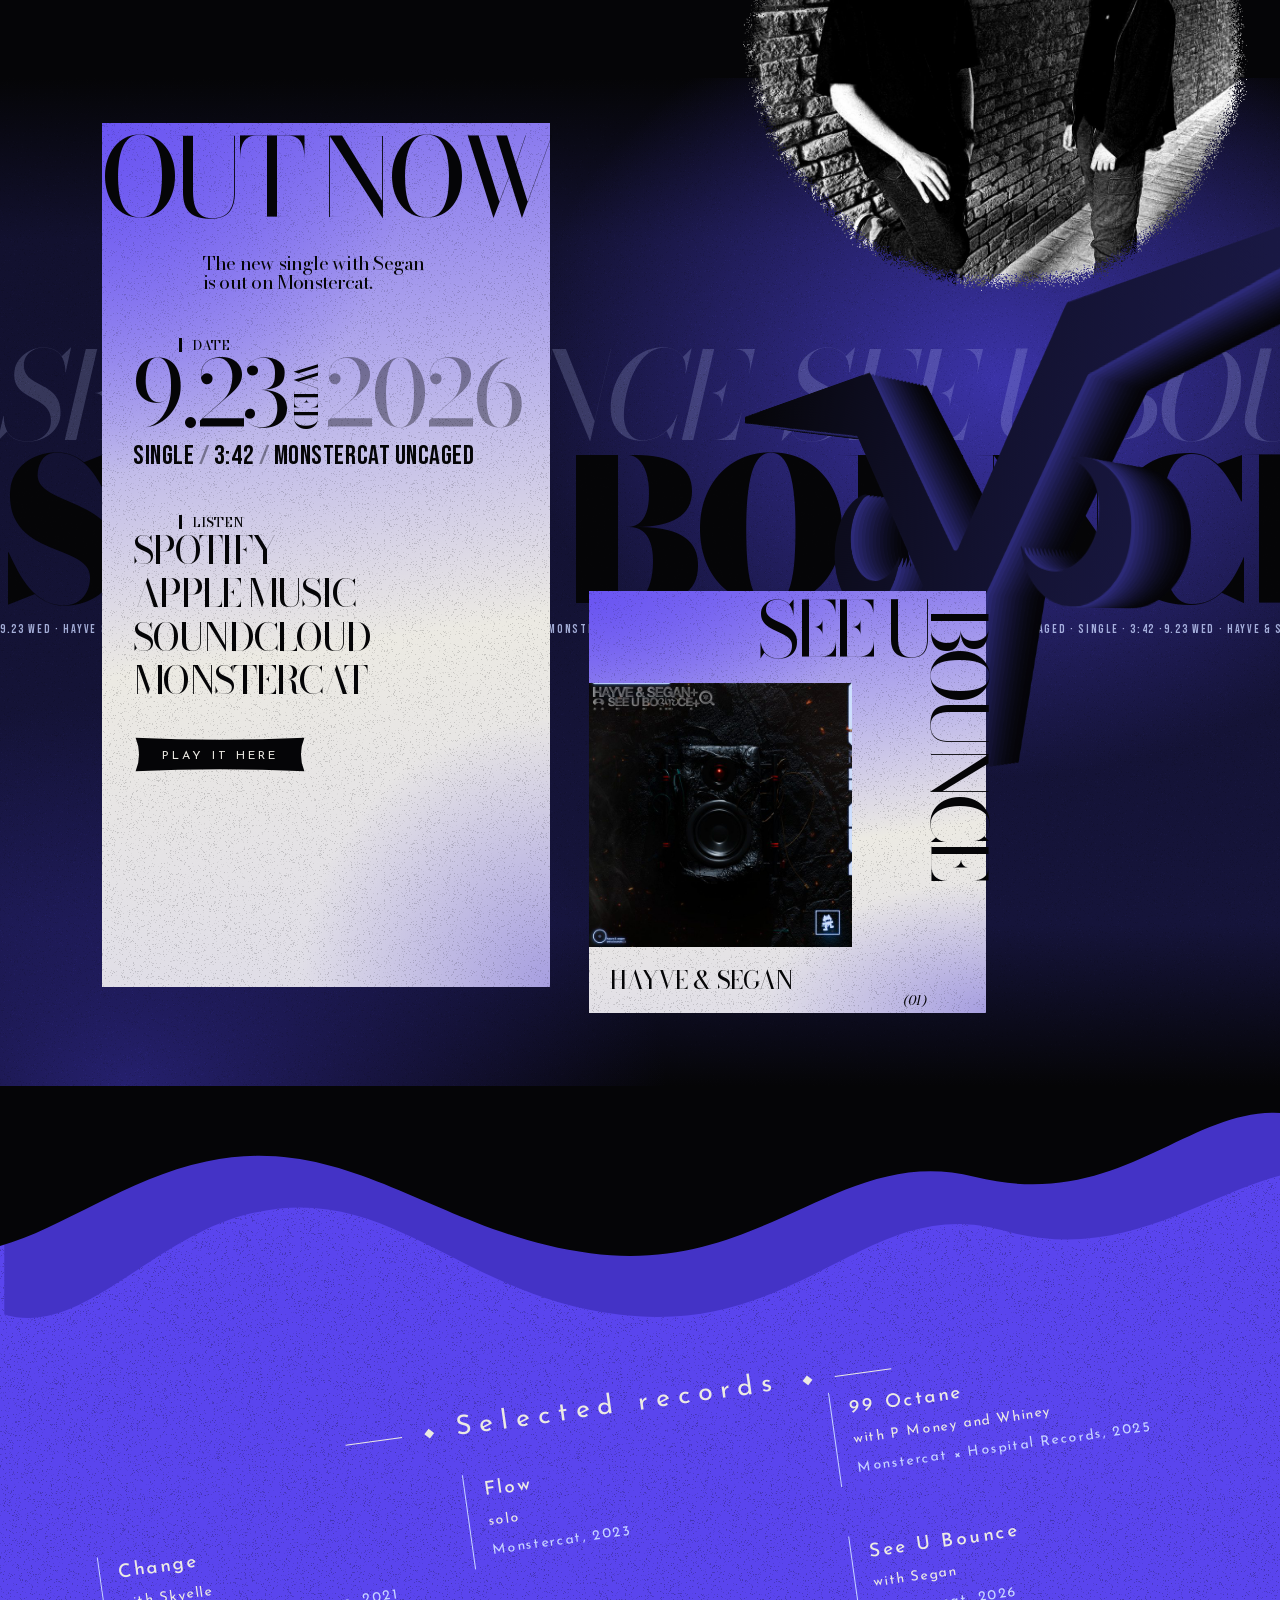
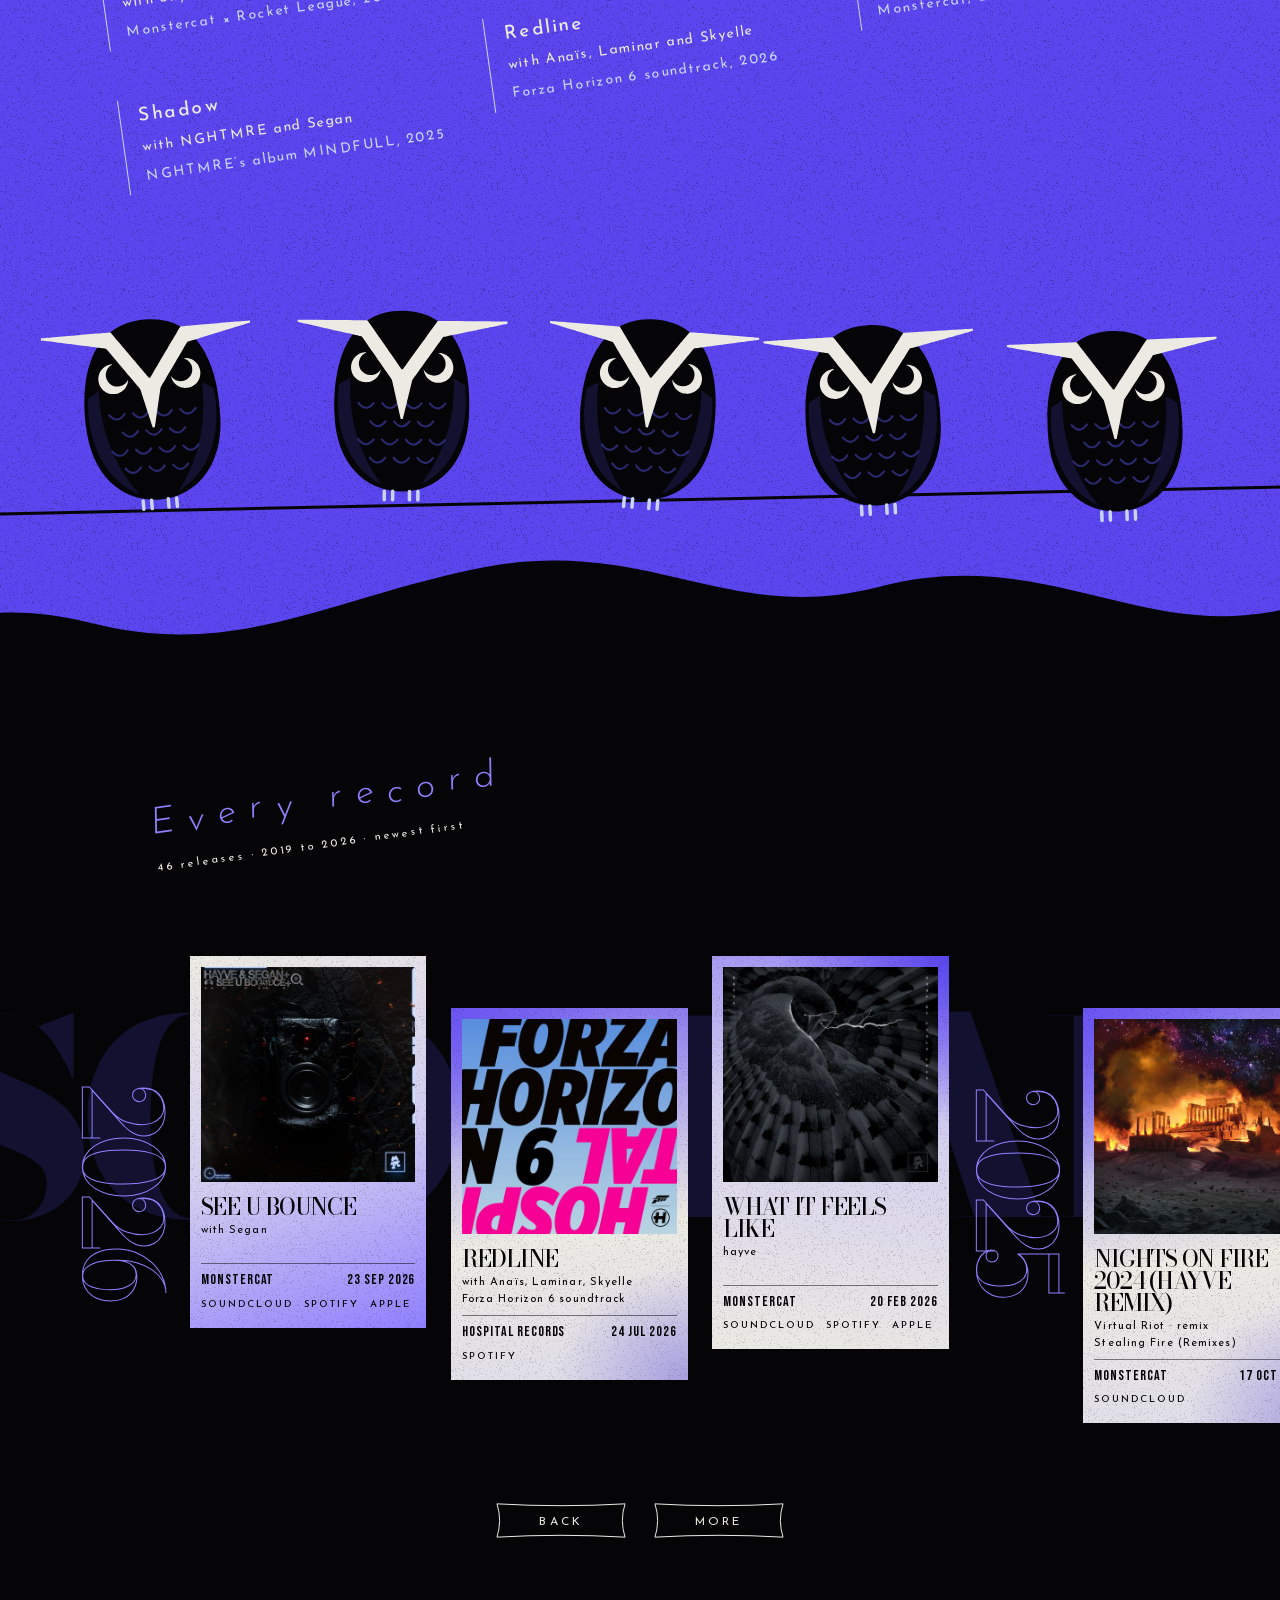
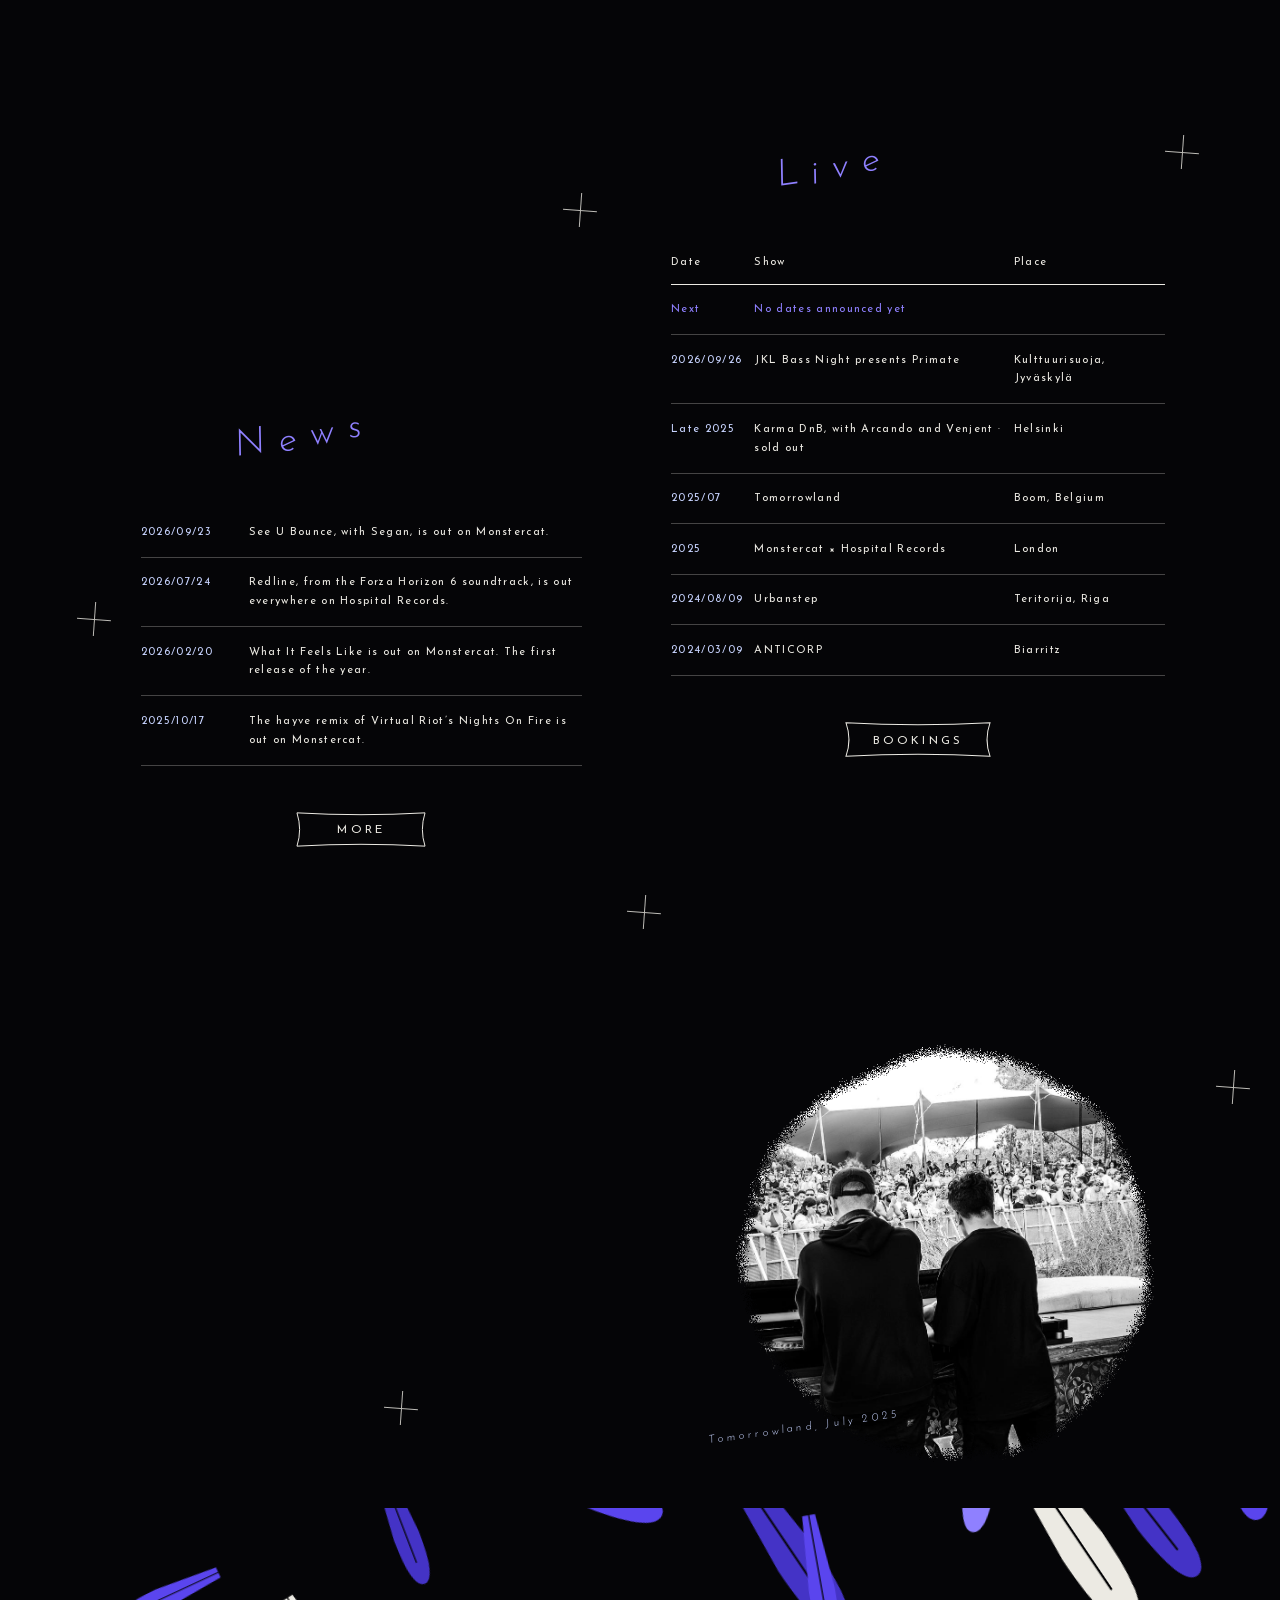
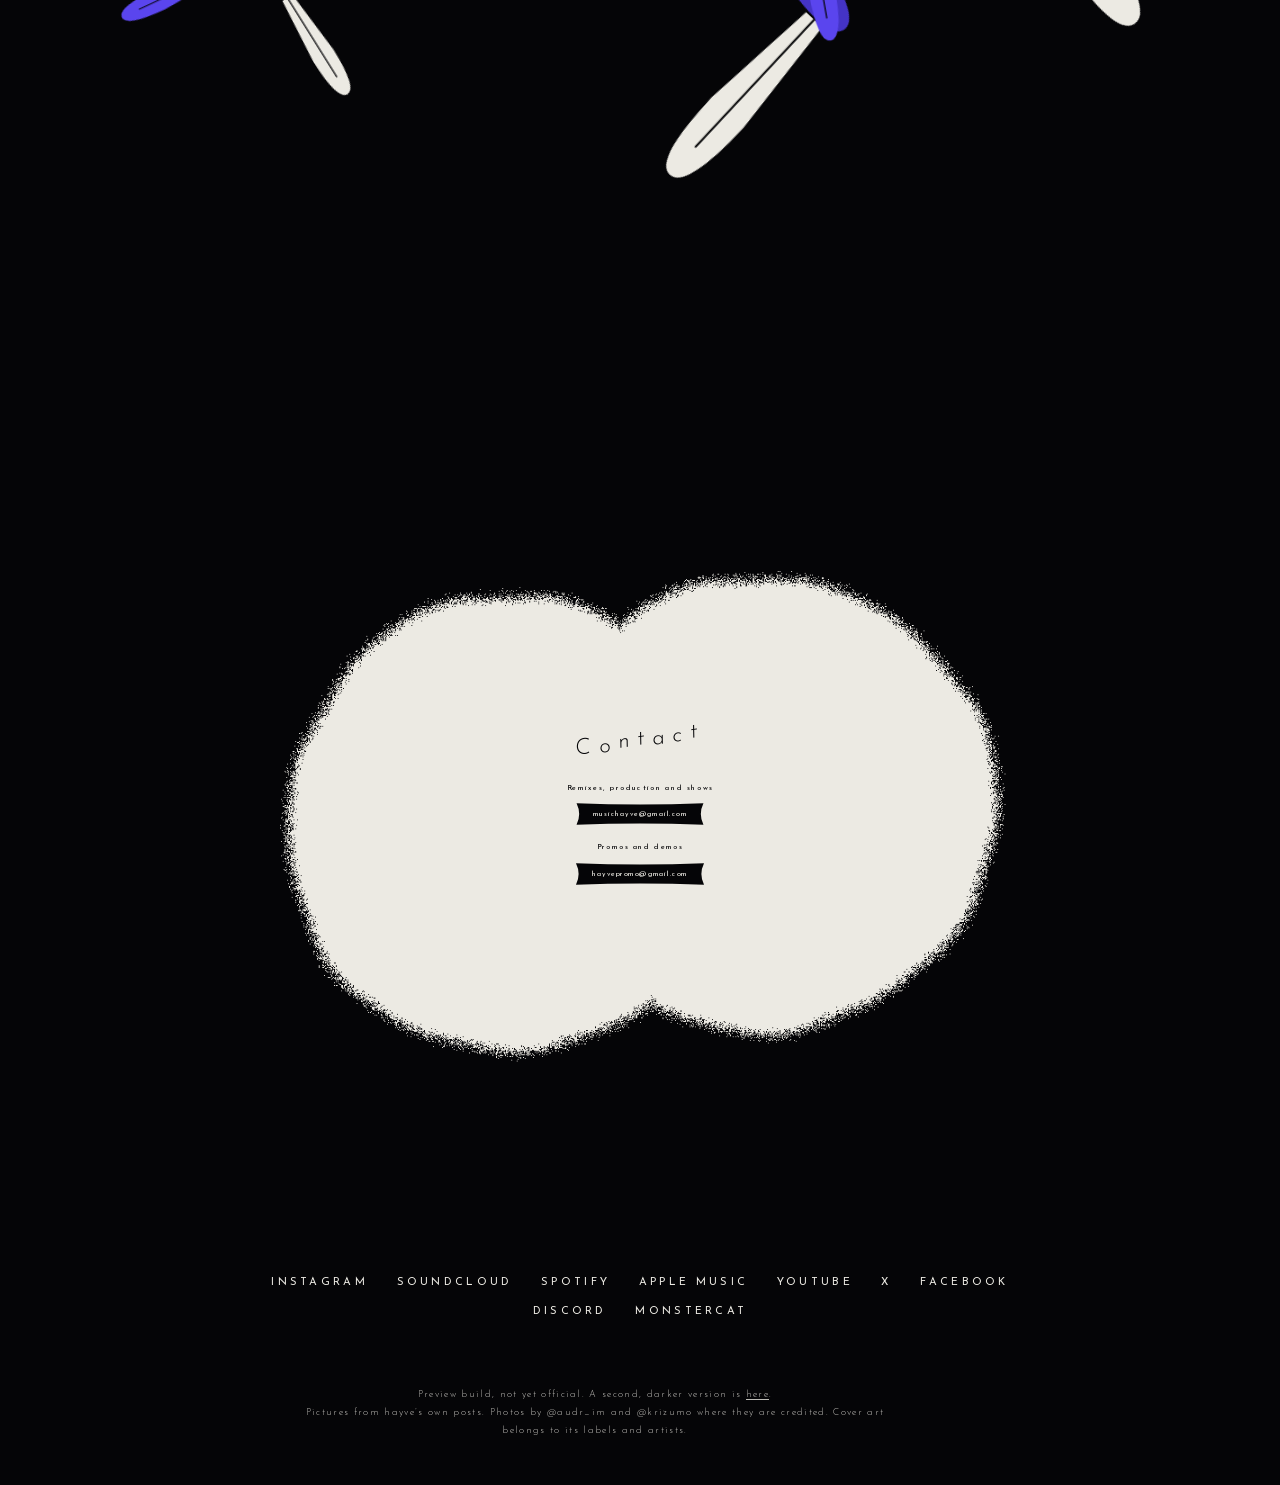
==== commit 07ad8f49: "A second, darker version in dark/: the mark as a solid object, hub screens, steel cards, no owl draw" ====
--- a/index.html
+++ b/index.html
@@ -234,7 +234,7 @@
     <li><a href="https://www.monstercat.com/artist/hayve" target="_blank" rel="noopener">Monstercat</a></li>
   </ul>
   <footer class="colophon">
-    <p>Preview build, not yet official.</p>
+    <p>Preview build, not yet official. A second, darker version is <a href="dark/">here</a>.</p>
     <p>Pictures from hayve’s own posts. Photos by @audr_im and @krizumo where they are credited. Cover art belongs to its labels and artists.</p>
   </footer>
 </section>
--- a/css/styles.css
+++ b/css/styles.css
@@ -286,6 +286,8 @@
 .socials a:hover { color: var(--volt-3); border-color: currentColor; }
 .colophon { margin: 7vh auto 0; max-width: 760px; padding: 0 calc(var(--m) + 90px) 0 var(--m); text-align: center; font: 300 9.5px/1.9 var(--thin); letter-spacing: .14em; color: rgba(236, 234, 227, .8); }
 
+.colophon a { border-bottom: 1px solid currentColor; }
+
 /* ============ player ============ */
 .dock { position: fixed; left: 0; right: 0; bottom: 0; z-index: 105; height: 56px; display: flex; align-items: center; gap: 18px; padding: 0 var(--m); background: var(--ink); border-top: 1px solid rgba(236, 234, 227, .3); font: 400 11px var(--thin); letter-spacing: .2em; text-transform: uppercase; }
 .dock[hidden] { display: none; }
